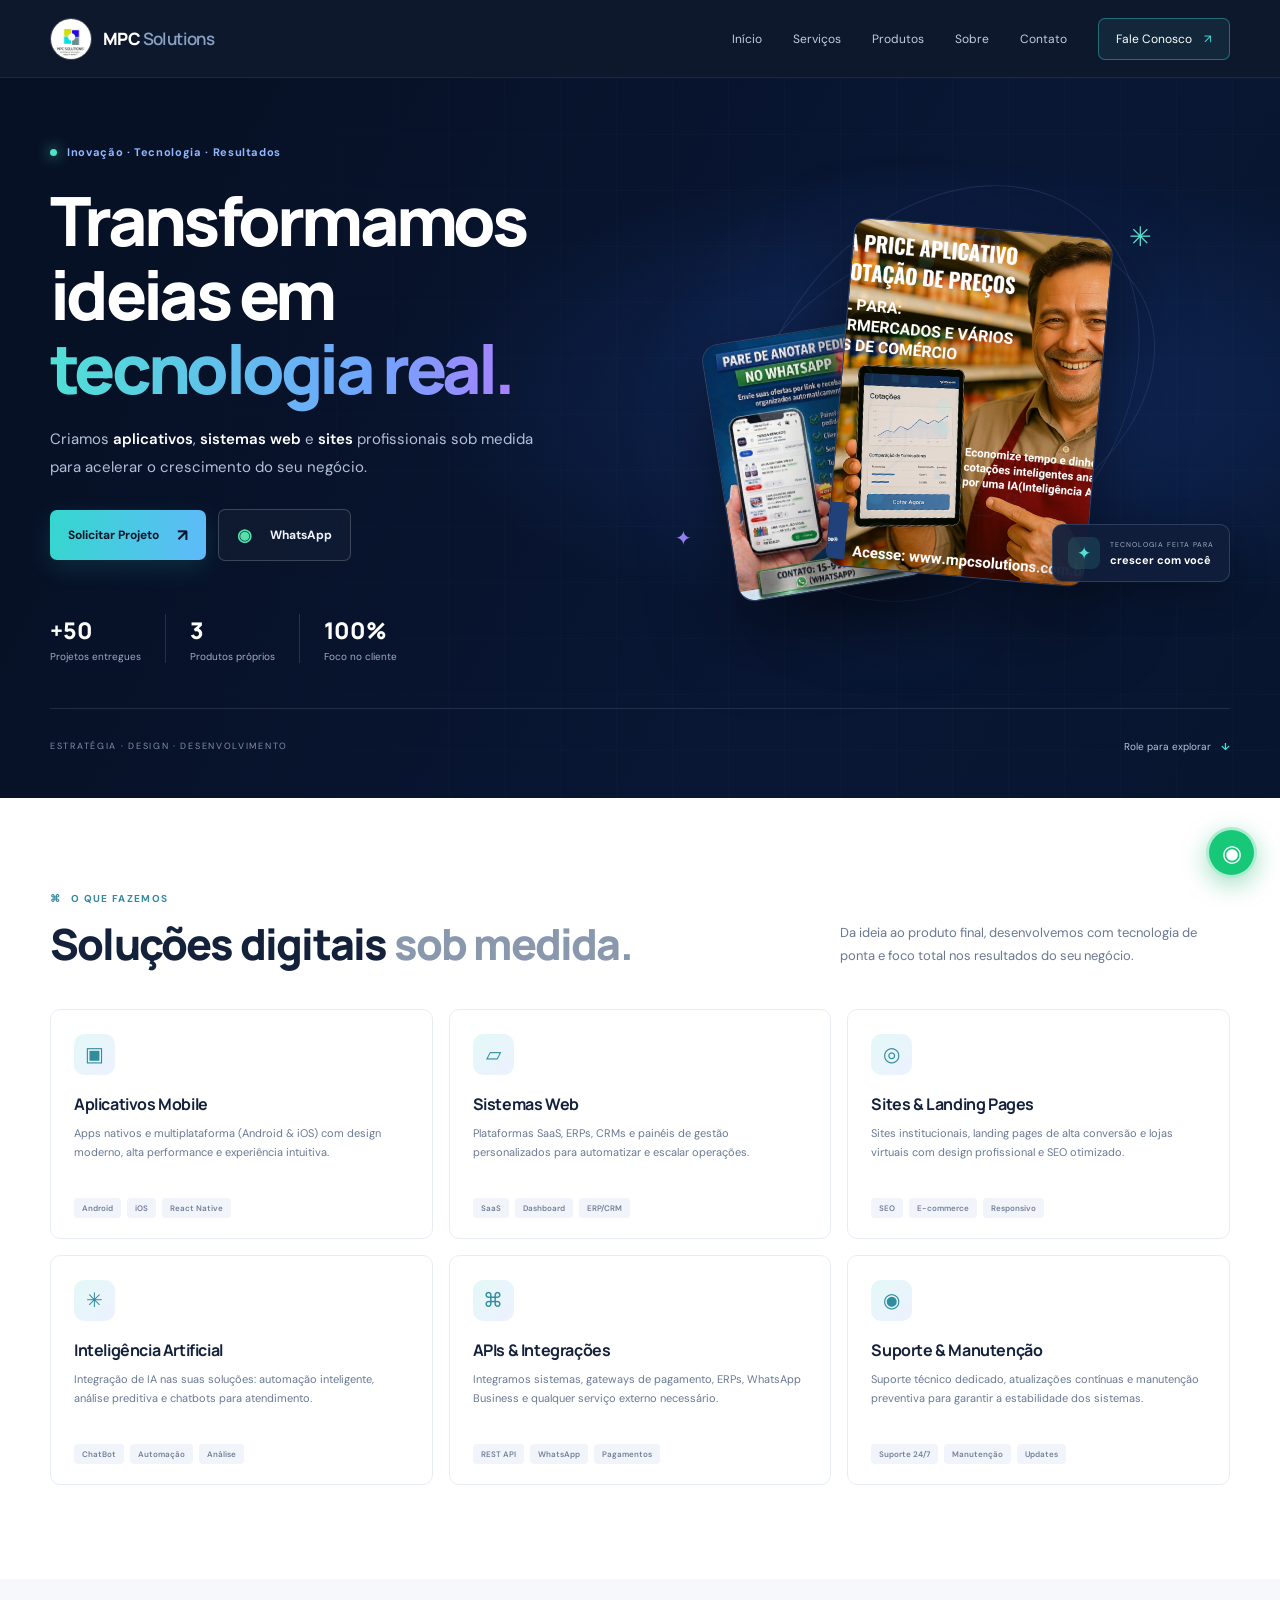
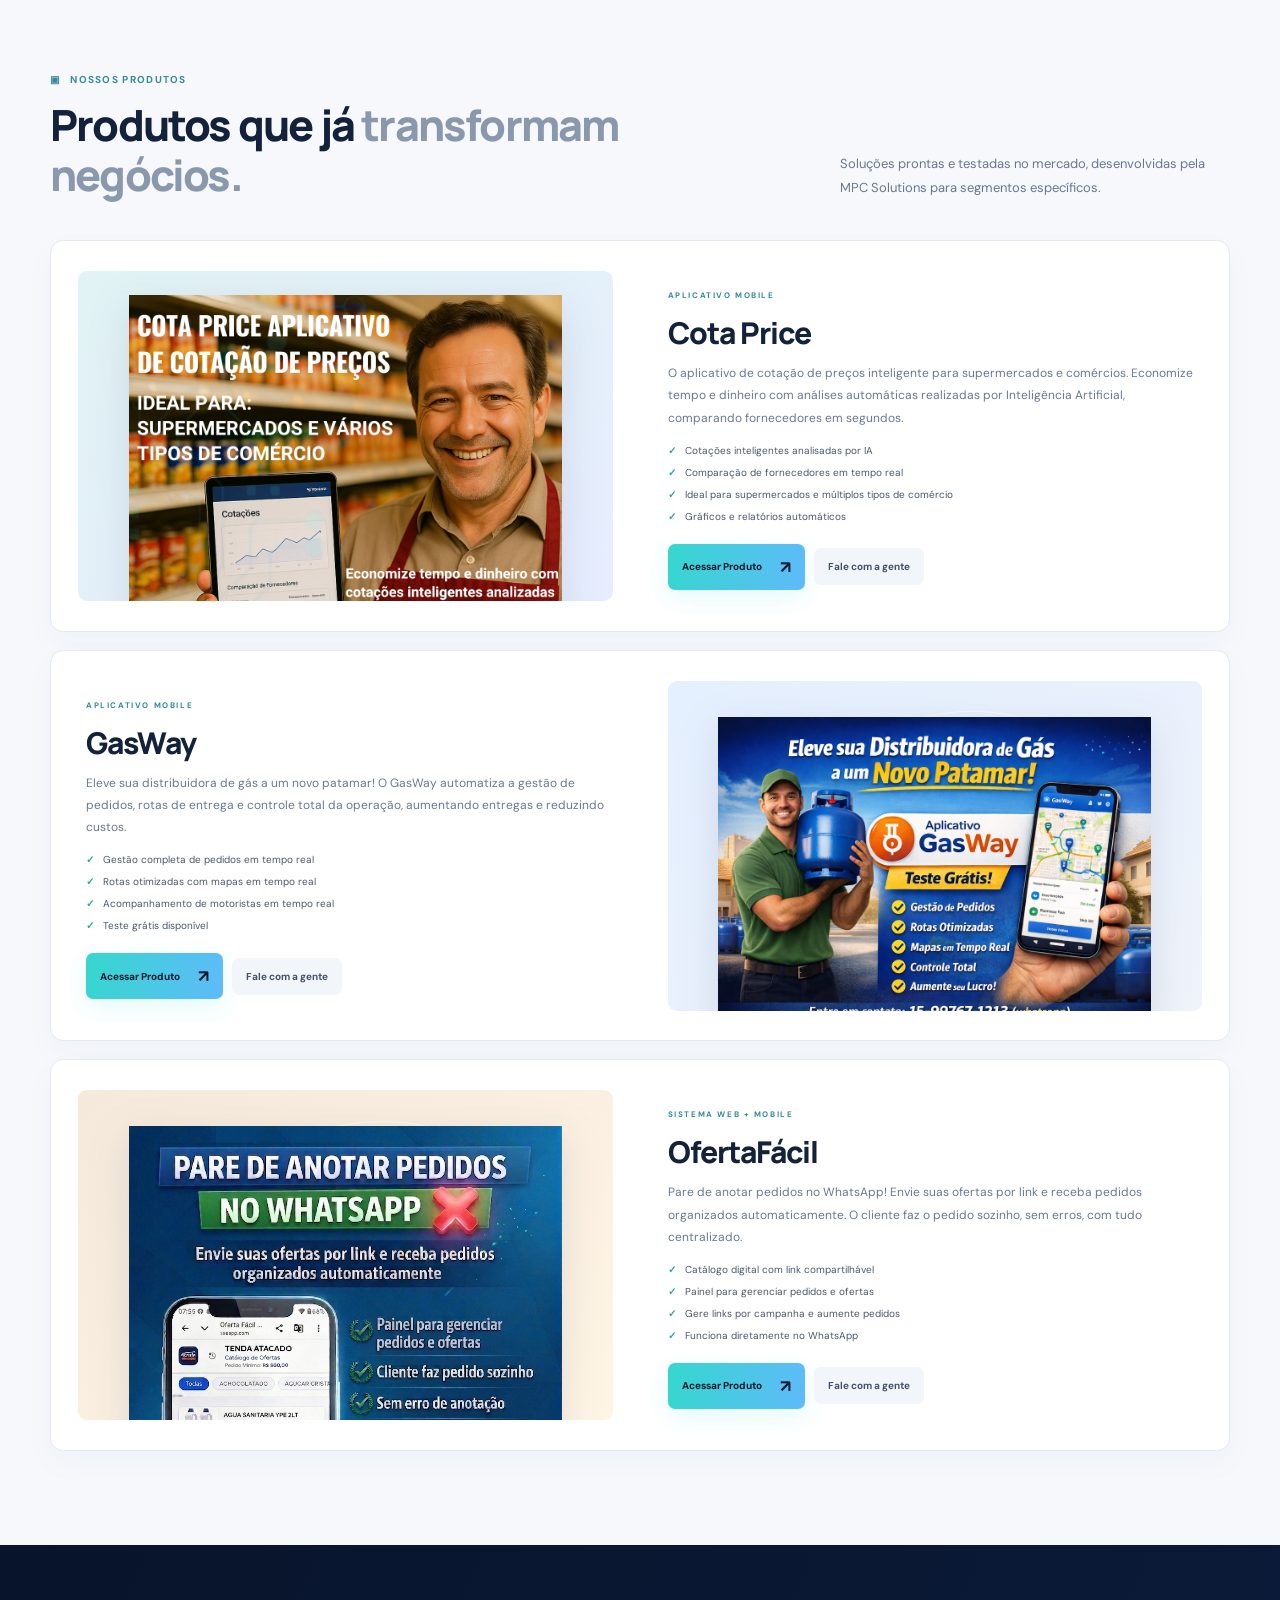
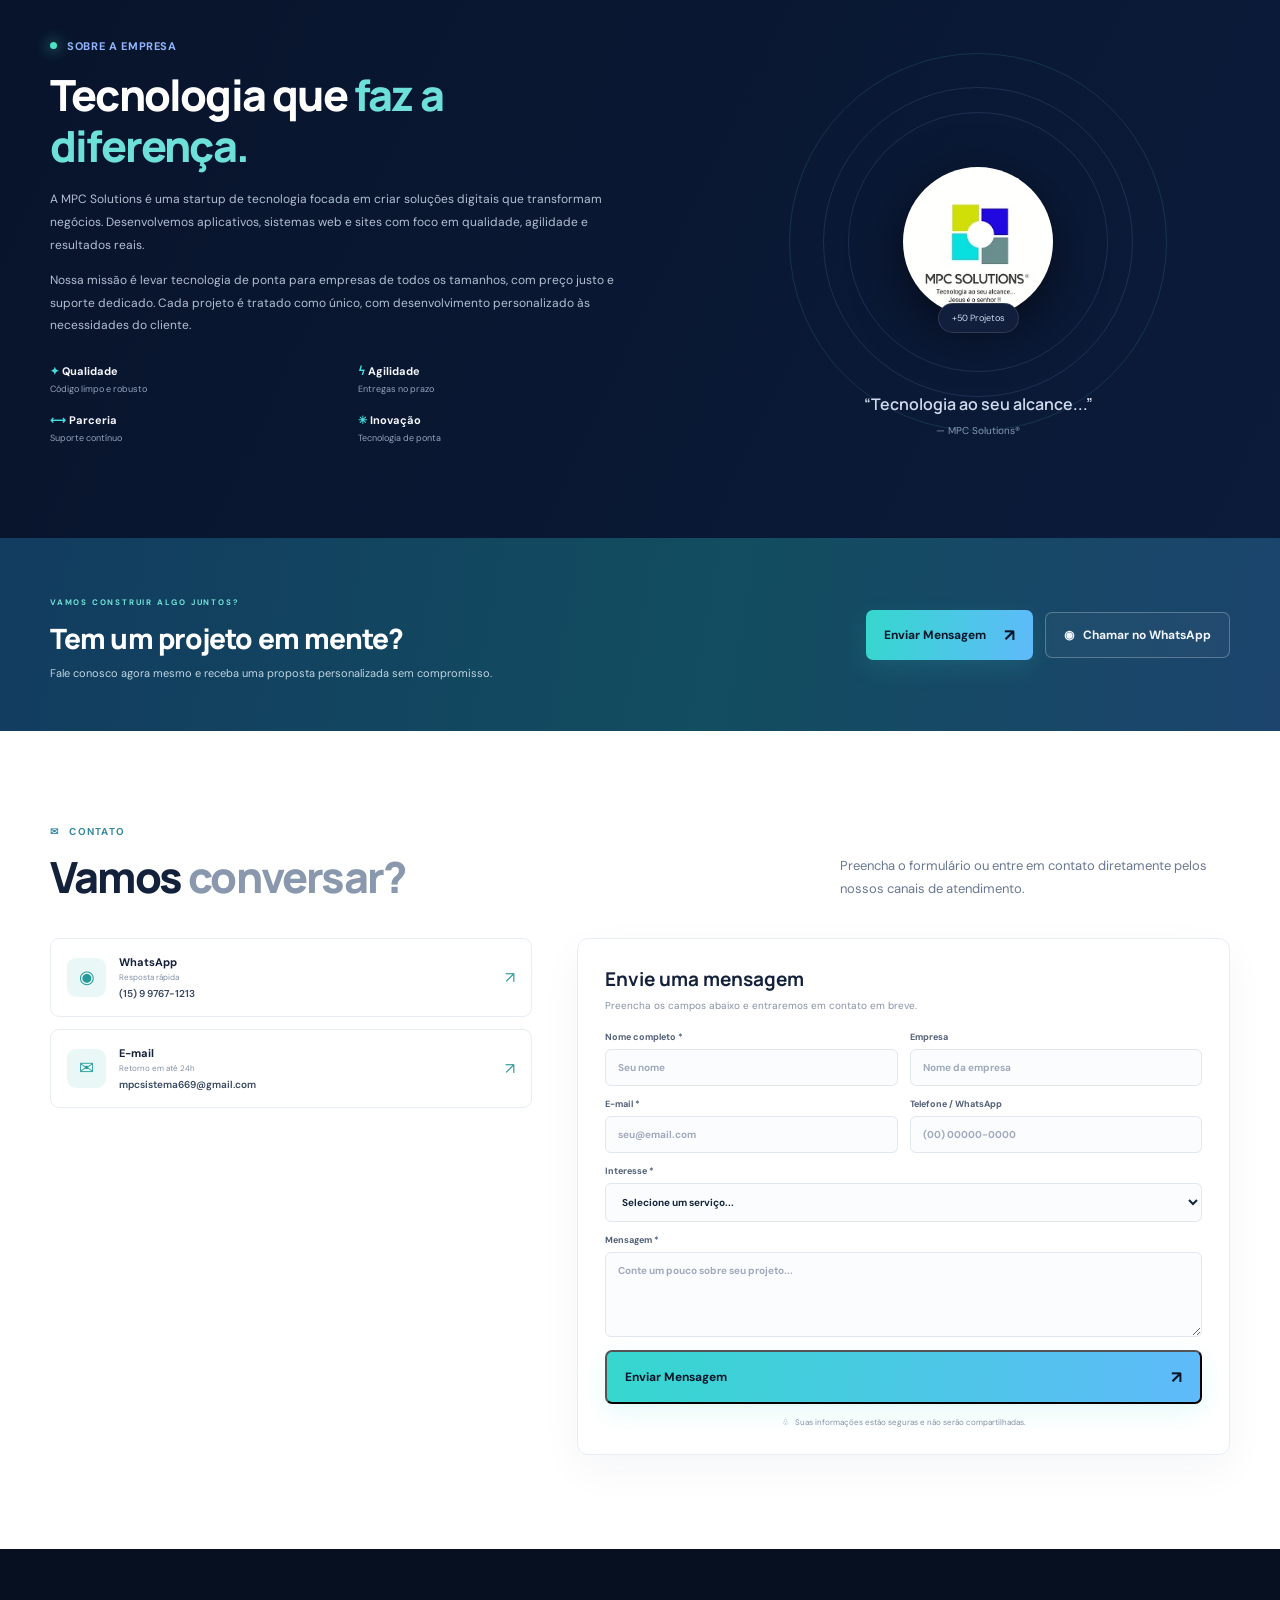
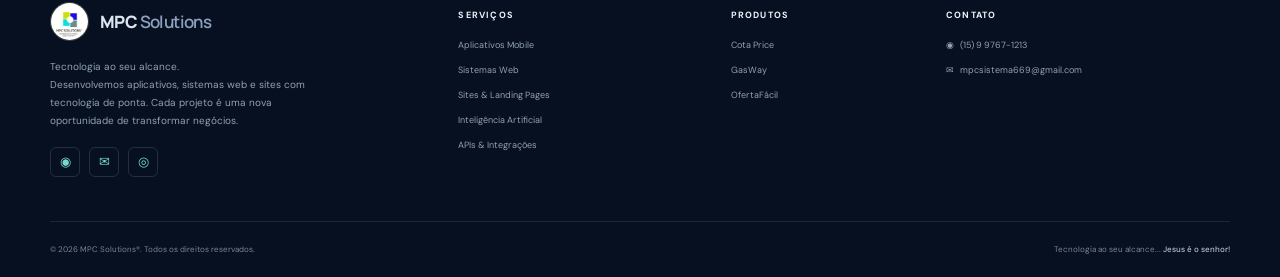
==== index.html @ c49105ad "Integra formulário com SendGrid" ====
<!doctype html>
<html lang="pt-BR">
<head>
  <meta charset="utf-8">
  <meta name="viewport" content="width=device-width, initial-scale=1">
  <meta name="theme-color" content="#071126">
  <meta name="description" content="A MPC Solutions transforma ideias em aplicativos, sistemas web e sites profissionais sob medida.">
  <title>MPC Solutions | Tecnologia ao seu alcance</title>
  <link rel="icon" href="assets/images/logo-mpc.jpg">
  <link rel="preconnect" href="https://fonts.googleapis.com">
  <link rel="preconnect" href="https://fonts.gstatic.com" crossorigin>
  <link href="https://fonts.googleapis.com/css2?family=DM+Sans:wght@400;500;600;700&family=Manrope:wght@400;500;600;700;800&display=swap" rel="stylesheet">
  <link rel="stylesheet" href="styles.css">
  <link rel="stylesheet" href="contact-integration.css">
</head>
<body>
  <header class="site-header">
    <div class="container nav-wrap">
      <a class="brand" href="#home" aria-label="MPC Solutions, início"><img src="assets/images/logo-mpc.jpg" alt=""><span>MPC <b>Solutions</b></span></a>
      <button class="menu-toggle" aria-label="Abrir menu" aria-expanded="false" aria-controls="main-nav"><span></span><span></span><span></span></button>
      <nav class="main-nav" id="main-nav" aria-label="Navegação principal"><a href="#home">Início</a><a href="#servicos">Serviços</a><a href="#produtos">Produtos</a><a href="#sobre">Sobre</a><a href="#contato">Contato</a><a class="nav-cta" href="#contato">Fale Conosco <span>↗</span></a></nav>
    </div>
  </header>
  <main>
    <section class="hero" id="home"><div class="hero-glow"></div><div class="hero-grid"></div>
      <div class="container hero-layout"><div class="hero-copy"><div class="eyebrow"><span class="status-dot"></span> Inovação · Tecnologia · Resultados</div>
        <h1>Transformamos ideias em <span>tecnologia real.</span></h1>
        <p class="hero-lead">Criamos <b>aplicativos</b>, <b>sistemas web</b> e <b>sites</b> profissionais sob medida para acelerar o crescimento do seu negócio.</p>
        <div class="hero-actions"><a class="button button-primary" href="#contato">Solicitar Projeto <span>↗</span></a><a class="button button-ghost" href="https://wa.me/5515997671213" target="_blank" rel="noreferrer"><span class="whatsapp">◉</span> WhatsApp</a></div>
        <div class="stats"><div><strong>+50</strong><span>Projetos entregues</span></div><div><strong>3</strong><span>Produtos próprios</span></div><div><strong>100%</strong><span>Foco no cliente</span></div></div>
      </div><div class="hero-art" aria-label="Aplicativos Cota Price e OfertaFácil"><div class="art-orbit orbit-one"></div><div class="art-orbit orbit-two"></div><div class="screen screen-main"><img src="assets/images/cotaprice.png" alt="Cota Price – Aplicativo de Cotação de Preços"></div><div class="screen screen-small"><img src="assets/images/ofertafacil.png" alt="OfertaFácil – Gestão de pedidos no WhatsApp"></div><div class="art-badge"><span>✦</span><div><small>TECNOLOGIA FEITA PARA</small><b>crescer com você</b></div></div><span class="art-spark spark-one">✳</span><span class="art-spark spark-two">✦</span></div></div>
      <div class="container hero-bottom"><span>ESTRATÉGIA <i>·</i> DESIGN <i>·</i> DESENVOLVIMENTO</span><a href="#servicos">Role para explorar <b>↓</b></a></div>
    </section>
    <section class="services section" id="servicos"><div class="container"><div class="section-heading"><div><div class="eyebrow dark-eyebrow">⌘ &nbsp; O QUE FAZEMOS</div><h2>Soluções digitais <span>sob medida.</span></h2></div><p>Da ideia ao produto final, desenvolvemos com tecnologia de ponta e foco total nos resultados do seu negócio.</p></div>
      <div class="service-grid"><article class="service-card"><div class="service-icon">▣</div><h3>Aplicativos Mobile</h3><p>Apps nativos e multiplataforma (Android &amp; iOS) com design moderno, alta performance e experiência intuitiva.</p><div class="tags"><span>Android</span><span>iOS</span><span>React Native</span></div></article><article class="service-card"><div class="service-icon">▱</div><h3>Sistemas Web</h3><p>Plataformas SaaS, ERPs, CRMs e painéis de gestão personalizados para automatizar e escalar operações.</p><div class="tags"><span>SaaS</span><span>Dashboard</span><span>ERP/CRM</span></div></article><article class="service-card"><div class="service-icon">◎</div><h3>Sites &amp; Landing Pages</h3><p>Sites institucionais, landing pages de alta conversão e lojas virtuais com design profissional e SEO otimizado.</p><div class="tags"><span>SEO</span><span>E-commerce</span><span>Responsivo</span></div></article><article class="service-card"><div class="service-icon">✳</div><h3>Inteligência Artificial</h3><p>Integração de IA nas suas soluções: automação inteligente, análise preditiva e chatbots para atendimento.</p><div class="tags"><span>ChatBot</span><span>Automação</span><span>Análise</span></div></article><article class="service-card"><div class="service-icon">⌘</div><h3>APIs &amp; Integrações</h3><p>Integramos sistemas, gateways de pagamento, ERPs, WhatsApp Business e qualquer serviço externo necessário.</p><div class="tags"><span>REST API</span><span>WhatsApp</span><span>Pagamentos</span></div></article><article class="service-card"><div class="service-icon">◉</div><h3>Suporte &amp; Manutenção</h3><p>Suporte técnico dedicado, atualizações contínuas e manutenção preventiva para garantir a estabilidade dos sistemas.</p><div class="tags"><span>Suporte 24/7</span><span>Manutenção</span><span>Updates</span></div></article></div>
    </div></section>
    <section class="products section" id="produtos"><div class="container"><div class="section-heading"><div><div class="eyebrow dark-eyebrow">▣ &nbsp; NOSSOS PRODUTOS</div><h2>Produtos que já <span>transformam negócios.</span></h2></div><p>Soluções prontas e testadas no mercado, desenvolvidas pela MPC Solutions para segmentos específicos.</p></div>
      <article class="product-card"><div class="product-visual visual-cota"><img src="assets/images/cotaprice.png" alt="Cota Price - Aplicativo de Cotação de Preços para Supermercados"></div><div class="product-copy"><span class="product-type">APLICATIVO MOBILE</span><h3>Cota Price</h3><p>O aplicativo de cotação de preços inteligente para supermercados e comércios. Economize tempo e dinheiro com análises automáticas realizadas por Inteligência Artificial, comparando fornecedores em segundos.</p><ul><li>Cotações inteligentes analisadas por IA</li><li>Comparação de fornecedores em tempo real</li><li>Ideal para supermercados e múltiplos tipos de comércio</li><li>Gráficos e relatórios automáticos</li></ul><div class="product-actions"><a class="button button-primary" href="produtos/cota-price.html">Acessar Produto <span>↗</span></a><a class="button button-light" href="https://wa.me/5515997671213?text=Ol%C3%A1!%20Tenho%20interesse%20no%20Cota%20Price." target="_blank" rel="noreferrer">Fale com a gente</a></div></div></article>
      <article class="product-card product-reverse"><div class="product-visual visual-gas"><img src="assets/images/gasway.png" alt="GasWay - Aplicativo para Distribuidoras de Gás"></div><div class="product-copy"><span class="product-type">APLICATIVO MOBILE</span><h3>GasWay</h3><p>Eleve sua distribuidora de gás a um novo patamar! O GasWay automatiza a gestão de pedidos, rotas de entrega e controle total da operação, aumentando entregas e reduzindo custos.</p><ul><li>Gestão completa de pedidos em tempo real</li><li>Rotas otimizadas com mapas em tempo real</li><li>Acompanhamento de motoristas em tempo real</li><li>Teste grátis disponível</li></ul><div class="product-actions"><a class="button button-primary" href="produtos/gasway.html">Acessar Produto <span>↗</span></a><a class="button button-light" href="https://wa.me/5515997671213?text=Ol%C3%A1!%20Tenho%20interesse%20no%20GasWay." target="_blank" rel="noreferrer">Fale com a gente</a></div></div></article>
      <article class="product-card"><div class="product-visual visual-oferta"><img src="assets/images/ofertafacil.png" alt="OfertaFácil - Gestão de Pedidos via WhatsApp"></div><div class="product-copy"><span class="product-type">SISTEMA WEB + MOBILE</span><h3>OfertaFácil</h3><p>Pare de anotar pedidos no WhatsApp! Envie suas ofertas por link e receba pedidos organizados automaticamente. O cliente faz o pedido sozinho, sem erros, com tudo centralizado.</p><ul><li>Catálogo digital com link compartilhável</li><li>Painel para gerenciar pedidos e ofertas</li><li>Gere links por campanha e aumente pedidos</li><li>Funciona diretamente no WhatsApp</li></ul><div class="product-actions"><a class="button button-primary" href="produtos/oferta-facil.html">Acessar Produto <span>↗</span></a><a class="button button-light" href="https://wa.me/5515997671213?text=Quero%20saber%20mais%20sobre%20o%20OfertaF%C3%A1cil." target="_blank" rel="noreferrer">Fale com a gente</a></div></div></article>
    </div></section>
    <section class="about section" id="sobre"><div class="container about-layout"><div class="about-copy"><div class="eyebrow"><span class="status-dot"></span> SOBRE A EMPRESA</div><h2>Tecnologia que <span>faz a diferença.</span></h2><p>A MPC Solutions é uma startup de tecnologia focada em criar soluções digitais que transformam negócios. Desenvolvemos aplicativos, sistemas web e sites com foco em qualidade, agilidade e resultados reais.</p><p>Nossa missão é levar tecnologia de ponta para empresas de todos os tamanhos, com preço justo e suporte dedicado. Cada projeto é tratado como único, com desenvolvimento personalizado às necessidades do cliente.</p><div class="values-grid"><div><b>✦ Qualidade</b><span>Código limpo e robusto</span></div><div><b>ϟ Agilidade</b><span>Entregas no prazo</span></div><div><b>⟷ Parceria</b><span>Suporte contínuo</span></div><div><b>✳ Inovação</b><span>Tecnologia de ponta</span></div></div></div><div class="about-visual"><div class="about-ring"></div><div class="about-logo"><img src="assets/images/logo-mpc.jpg" alt="MPC Solutions – Logotipo"><span>+50 Projetos</span></div><blockquote>“Tecnologia ao seu alcance...”<cite>— MPC Solutions®</cite></blockquote></div></div></section>
    <section class="project-cta"><div class="container cta-layout"><div><span>VAMOS CONSTRUIR ALGO JUNTOS?</span><h2>Tem um projeto em mente?</h2><p>Fale conosco agora mesmo e receba uma proposta personalizada sem compromisso.</p></div><div class="cta-actions"><a class="button button-primary" href="#contato">Enviar Mensagem <span>↗</span></a><a class="button button-ghost" href="https://wa.me/5515997671213?text=Ol%C3%A1!%20Gostaria%20de%20solicitar%20um%20or%C3%A7amento." target="_blank" rel="noreferrer">◉ &nbsp; Chamar no WhatsApp</a></div></div></section>
    <section class="contact section" id="contato"><div class="container"><div class="section-heading"><div><div class="eyebrow dark-eyebrow">✉ &nbsp; CONTATO</div><h2>Vamos <span>conversar?</span></h2></div><p>Preencha o formulário ou entre em contato diretamente pelos nossos canais de atendimento.</p></div><div class="contact-layout"><div class="contact-details"><a href="https://wa.me/5515997671213" target="_blank" rel="noreferrer"><span class="contact-icon">◉</span><span><b>WhatsApp</b><small>Resposta rápida</small><strong>(15) 9 9767-1213</strong></span><i>↗</i></a><a href="mailto:mpcsistema669@gmail.com"><span class="contact-icon">✉</span><span><b>E-mail</b><small>Retorno em até 24h</small><strong>mpcsistema669@gmail.com</strong></span><i>↗</i></a></div>
      <form class="contact-form" id="contact-form" action="#" method="POST"><h3>Envie uma mensagem</h3><p>Preencha os campos abaixo e entraremos em contato em breve.</p><div class="contact-honeypot" aria-hidden="true"><label for="website">Deixe este campo vazio<input id="website" name="website" type="text" tabindex="-1" autocomplete="off"></label></div><div class="field-row"><label>Nome completo *<input type="text" name="nome" placeholder="Seu nome" required autocomplete="name" maxlength="120"></label><label>Empresa<input type="text" name="empresa" placeholder="Nome da empresa" autocomplete="organization" maxlength="160"></label></div><div class="field-row"><label>E-mail *<input type="email" name="email" placeholder="seu@email.com" required autocomplete="email" maxlength="254"></label><label>Telefone / WhatsApp<input type="tel" name="telefone" placeholder="(00) 00000-0000" autocomplete="tel" maxlength="40"></label></div><label>Interesse *<select name="servico" required><option value="" disabled selected>Selecione um serviço...</option><option>Aplicativo Mobile</option><option>Sistema Web / Painel</option><option>Site / Landing Page</option><option>Produto: Cota Price</option><option>Produto: GasWay</option><option>Produto: OfertaFácil</option><option>Outro</option></select></label><label>Mensagem *<textarea name="mensagem" rows="4" placeholder="Conte um pouco sobre seu projeto..." required maxlength="5000"></textarea></label><p class="form-status" id="form-status" role="status" aria-live="polite"></p><button class="button button-primary submit-button" type="submit">Enviar Mensagem <span>↗</span></button><small class="form-note">♧ &nbsp; Suas informações estão seguras e não serão compartilhadas.</small></form></div></div></section>
  </main>
  <footer class="site-footer"><div class="container footer-grid"><div class="footer-about"><a class="brand footer-brand" href="#home"><img src="assets/images/logo-mpc.jpg" alt=""><span>MPC <b>Solutions</b></span></a><p>Tecnologia ao seu alcance.<br>Desenvolvemos aplicativos, sistemas web e sites com tecnologia de ponta. Cada projeto é uma nova oportunidade de transformar negócios.</p><div class="social-links"><a aria-label="WhatsApp" href="https://wa.me/5515997671213">◉</a><a aria-label="E-mail" href="mailto:mpcsistema669@gmail.com">✉</a><a aria-label="Site" href="https://mpcsolutions.com.br/">◎</a></div></div><div><h3>SERVIÇOS</h3><a href="#servicos">Aplicativos Mobile</a><a href="#servicos">Sistemas Web</a><a href="#servicos">Sites &amp; Landing Pages</a><a href="#servicos">Inteligência Artificial</a><a href="#servicos">APIs &amp; Integrações</a></div><div><h3>PRODUTOS</h3><a href="#produtos">Cota Price</a><a href="#produtos">GasWay</a><a href="#produtos">OfertaFácil</a></div><div><h3>CONTATO</h3><a href="https://wa.me/5515997671213">◉ &nbsp; (15) 9 9767-1213</a><a href="mailto:mpcsistema669@gmail.com">✉ &nbsp; mpcsistema669@gmail.com</a></div></div><div class="container footer-bottom"><span>© <span id="year"></span> MPC Solutions®. Todos os direitos reservados.</span><span>Tecnologia ao seu alcance... <b>Jesus é o senhor!</b></span></div></footer>
  <a class="floating-whatsapp" href="https://wa.me/5515997671213?text=Ol%C3%A1!%20Vim%20pelo%20site%20e%20gostaria%20de%20mais%20informa%C3%A7%C3%B5es." target="_blank" rel="noreferrer" aria-label="Falar no WhatsApp">◉</a>
  <script src="contact-config.js"></script>
  <script src="script.js"></script>
</body>
</html>
---- styles.css ----
:root{--navy:#071126;--navy2:#0c1a37;--ink:#13213b;--muted:#697892;--cyan:#43dddb;--blue:#438dff;--purple:#8a63ff;--paper:#f6f8fc;--line:#e8edf5;--font:'DM Sans',sans-serif;--display:'Manrope',sans-serif}*{box-sizing:border-box}html{scroll-behavior:smooth;scroll-padding-top:86px}body{margin:0;font-family:var(--font);color:var(--ink);background:white;-webkit-font-smoothing:antialiased}a{color:inherit;text-decoration:none}button,input,select,textarea{font:inherit}.container{width:min(1180px,calc(100% - 48px));margin:0 auto}.site-header{height:78px;position:sticky;top:0;z-index:20;background:rgba(7,17,38,.97);backdrop-filter:blur(15px);border-bottom:1px solid #ffffff12;color:white}.nav-wrap{height:100%;display:flex;align-items:center;justify-content:space-between}.brand{display:flex;align-items:center;gap:11px;font:800 17px var(--display);letter-spacing:-.6px}.brand img{width:42px;height:42px;object-fit:cover;border-radius:50%;border:1px solid #ffffff36}.brand b{font-weight:600;color:#88a1c5}.main-nav{display:flex;align-items:center;gap:31px;font-size:12px;color:#c2cce0}.main-nav>a:not(.nav-cta):hover{color:var(--cyan)}.nav-cta{padding:12px 17px;border:1px solid #43dddb61;border-radius:7px;color:white;background:#43dddb13}.nav-cta span{color:var(--cyan);margin-left:9px}.menu-toggle{display:none}.hero{min-height:720px;position:relative;overflow:hidden;background:radial-gradient(ellipse at 76% 44%,#10285b 0,transparent 41%),linear-gradient(115deg,#071126 15%,#091735 66%,#07152e);color:white}.hero-grid{position:absolute;inset:0;opacity:.32;background-image:linear-gradient(#7994c015 1px,transparent 1px),linear-gradient(90deg,#7994c015 1px,transparent 1px);background-size:56px 56px;mask-image:linear-gradient(90deg,transparent,#000 50%)}.hero-glow{position:absolute;width:560px;height:560px;right:8%;top:10%;border-radius:50%;background:radial-gradient(circle,#3f70eb26,transparent 68%)}.hero-layout{min-height:630px;display:grid;grid-template-columns:1fr 1fr;align-items:center;position:relative;z-index:1;gap:38px}.hero-copy{padding:62px 0 40px}.eyebrow{font-size:11px;letter-spacing:.65px;font-weight:700;color:#92b7ff;display:flex;align-items:center;gap:10px}.status-dot{width:7px;height:7px;border-radius:50%;background:#4ce4c7;box-shadow:0 0 14px #4ce4c7}.hero h1{font:800 clamp(44px,5.4vw,68px)/1.09 var(--display);letter-spacing:-3.7px;margin:24px 0 21px;max-width:630px}.hero h1 span{background:linear-gradient(90deg,#50e0d5,#70a4ff 70%,#a982ff);color:transparent;background-clip:text}.hero-lead{max-width:510px;font-size:15px;line-height:1.85;color:#b3c0d8}.hero-lead b{color:#fff;font-weight:600}.hero-actions,.product-actions,.cta-actions{display:flex;align-items:center;gap:12px;flex-wrap:wrap}.hero-actions{margin-top:27px}.button{display:inline-flex;align-items:center;justify-content:center;gap:18px;padding:14px 18px;border-radius:7px;font-size:12px;font-weight:700;transition:transform .2s,background .2s;cursor:pointer}.button:hover{transform:translateY(-2px)}.button-primary{background:linear-gradient(100deg,#35d7ce,#5fbafa);color:#07162a;box-shadow:0 8px 24px #38d7cf22}.button-primary:hover{background:linear-gradient(100deg,#5ae9dc,#78c4ff)}.button-primary span{font-size:17px}.button-ghost{border:1px solid #ffffff30;color:#f1f5ff;background:#ffffff08}.whatsapp{color:#55e0ab;font-size:17px}.stats{display:flex;gap:0;margin-top:53px}.stats>div{padding:0 24px;border-left:1px solid #ffffff21;display:flex;flex-direction:column;gap:4px}.stats>div:first-child{padding-left:0;border:0}.stats strong{font:800 23px var(--display);color:#fff}.stats span{font-size:10px;color:#9eacc6}.hero-art{height:490px;position:relative;display:grid;place-items:center}.art-orbit{position:absolute;border:1px solid #8aa9ff26;border-radius:50%}.orbit-one{width:440px;height:300px;transform:rotate(-24deg)}.orbit-two{width:345px;height:455px;transform:rotate(38deg)}.screen{position:absolute;overflow:hidden;background:#121c3a;border:1px solid #a9bff53e;box-shadow:0 30px 80px #0009;border-radius:17px}.screen img{display:block;width:100%;height:100%;object-fit:cover;object-position:top}.screen-main{width:260px;height:350px;transform:rotate(5deg) translate(25px,7px);z-index:2}.screen-small{width:190px;height:260px;transform:rotate(-9deg) translate(-140px,46px);z-index:1}.art-badge{position:absolute;right:0;bottom:56px;z-index:4;display:flex;align-items:center;gap:10px;padding:12px 15px;border:1px solid #a5c3ff30;background:#101e3beF;border-radius:10px;box-shadow:0 14px 38px #0005}.art-badge>span{height:32px;width:32px;display:grid;place-items:center;border-radius:8px;background:#45e1d321;color:#50e0d5;font-size:17px}.art-badge small,.art-badge b{display:block}.art-badge small{font-size:7px;letter-spacing:1px;color:#a0aec8;margin-bottom:4px}.art-badge b{font-size:11px;color:white}.art-spark{position:absolute;color:#59e1d1}.spark-one{top:71px;right:78px;font-size:27px}.spark-two{left:16px;bottom:87px;font-size:20px;color:#9f89ff}.hero-bottom{height:75px;border-top:1px solid #ffffff1b;display:flex;align-items:center;justify-content:space-between;position:relative;z-index:1;color:#8190ac;font-size:9px;letter-spacing:1.7px}.hero-bottom i{font-style:normal;color:#4eddd3}.hero-bottom a{font-size:10px;letter-spacing:0;color:#b9c4d8}.hero-bottom b{color:var(--cyan);padding-left:7px}.section{padding:94px 0}.section-heading{display:flex;justify-content:space-between;align-items:end;gap:35px;margin-bottom:39px}.dark-eyebrow{color:#37899f;font-size:10px;letter-spacing:1.3px}.section-heading h2,.about-copy h2{font:800 clamp(30px,3.5vw,43px)/1.18 var(--display);letter-spacing:-1.8px;margin:14px 0 0;color:var(--ink)}.section-heading h2 span{color:#8a98ae}.section-heading>p{max-width:390px;color:var(--muted);font-size:13px;line-height:1.8;margin:0 0 2px}.services{background:#fff}.service-grid{display:grid;grid-template-columns:repeat(3,1fr);gap:16px}.service-card{padding:24px 23px 20px;border:1px solid var(--line);border-radius:10px;min-height:222px;transition:transform .2s,border-color .2s,box-shadow .2s}.service-card:hover{transform:translateY(-4px);border-color:#c9d8f4;box-shadow:0 15px 38px #1c35600b}.service-icon{width:41px;height:41px;border-radius:10px;background:linear-gradient(135deg,#e3f9f7,#edf1ff);color:#308d9e;display:grid;place-items:center;font-size:20px;margin-bottom:18px}.service-card h3{font:700 16px var(--display);margin:0 0 9px;letter-spacing:-.4px}.service-card p{font-size:11px;line-height:1.75;color:var(--muted);margin:0;min-height:58px}.tags{display:flex;gap:6px;flex-wrap:wrap;margin-top:16px}.tags span{padding:5px 8px;background:#f1f4fa;color:#748198;border-radius:4px;font-size:8px;font-weight:600}.products{background:var(--paper)}.product-card{display:grid;grid-template-columns:1fr 1fr;align-items:center;gap:55px;padding:27px;margin-bottom:18px;border:1px solid #e5eaf2;border-radius:13px;background:#fff;box-shadow:0 12px 32px #23365408}.product-card:last-child{margin-bottom:0}.product-reverse .product-visual{order:2}.product-visual{height:330px;overflow:hidden;display:grid;place-items:center;border-radius:9px;background:linear-gradient(145deg,#e4efff,#edf7f7);position:relative}.product-visual:before{content:"";position:absolute;inset:12% 18%;border:1px solid #fff9;border-radius:50%;transform:rotate(-25deg)}.product-visual img{position:relative;max-width:90%;max-height:90%;width:auto;height:auto;object-fit:contain;filter:drop-shadow(0 12px 20px #20375420)}.visual-cota{background:linear-gradient(145deg,#e1f3f4,#e7edff)}.visual-gas{background:linear-gradient(145deg,#e4efff,#eff3fa)}.visual-oferta{background:linear-gradient(145deg,#f5e9db,#fff5e5)}.product-copy{padding:14px 8px 14px 0}.product-reverse .product-copy{padding:14px 0 14px 8px}.product-type{font-size:8px;letter-spacing:1.6px;font-weight:700;color:#328b9b}.product-copy h3{font:800 30px var(--display);letter-spacing:-1px;margin:9px 0}.product-copy>p{font-size:12px;line-height:1.85;color:var(--muted);margin:0 0 15px}.product-copy ul{list-style:none;margin:0 0 21px;padding:0;display:grid;gap:9px}.product-copy li{font-size:10px;color:#4a5870;display:flex;align-items:flex-start;gap:9px}.product-copy li:before{content:"✓";color:#20ab98;font-weight:800}.product-actions{gap:9px}.product-actions .button{padding:12px 14px;font-size:10px}.button-light{background:#f2f5f9;color:#43526b}.about{background:linear-gradient(115deg,#08142b,#0b1b3a);color:#fff;overflow:hidden}.about-layout{display:grid;grid-template-columns:1.08fr .92fr;align-items:center;gap:85px}.about-copy h2{color:#fff;margin:17px 0}.about-copy h2 span{color:#6de0da}.about-copy>p{font-size:12px;line-height:1.9;color:#b4bfd2}.values-grid{display:grid;grid-template-columns:1fr 1fr;gap:18px 25px;margin-top:27px}.values-grid div{display:flex;flex-direction:column;gap:5px}.values-grid b{font-size:11px;color:#f5f7fd}.values-grid b:first-letter{color:var(--cyan)}.values-grid span{font-size:9px;color:#94a3bc}.about-visual{height:390px;position:relative;display:grid;place-items:center}.about-ring,.about-ring:before,.about-ring:after{position:absolute;border:1px solid #a3baff24;border-radius:50%;width:310px;height:310px}.about-ring:before,.about-ring:after{content:"";inset:24px;width:auto;height:auto}.about-ring:after{inset:-35px;border-color:#54ddd624}.about-logo{position:relative;display:grid;place-items:center}.about-logo img{width:150px;height:150px;border-radius:50%;object-fit:cover;box-shadow:0 14px 50px #0008}.about-logo span{position:absolute;bottom:-16px;padding:8px 13px;border-radius:20px;background:#111f3d;border:1px solid #ffffff20;color:#cdd9ee;font-size:9px}.about-visual blockquote{position:absolute;bottom:0;margin:0;text-align:center;color:#d2dbed;font:600 16px var(--display)}.about-visual cite{display:block;margin-top:9px;font:10px var(--font);color:#8797b3}.project-cta{padding:51px 0;background:linear-gradient(100deg,#123c60,#124d60 56%,#1c446d);color:white}.cta-layout{display:flex;align-items:center;justify-content:space-between;gap:32px}.cta-layout>div:first-child>span{font-size:8px;letter-spacing:1.8px;font-weight:700;color:#72e3d6}.cta-layout h2{font:800 28px var(--display);letter-spacing:-.9px;margin:9px 0}.cta-layout p{font-size:11px;color:#c1d5e1;margin:0}.cta-actions{justify-content:flex-end}.cta-actions .button-ghost{border-color:#ffffff42}.contact{background:#fff}.contact .section-heading{margin-bottom:35px}.contact-layout{display:grid;grid-template-columns:.85fr 1.15fr;gap:45px;align-items:start}.contact-details{display:grid;gap:12px}.contact-details>a{display:flex;align-items:center;gap:13px;padding:16px;border:1px solid var(--line);border-radius:9px;transition:border .2s,transform .2s}.contact-details>a:hover{border-color:#9bdeda;transform:translateX(3px)}.contact-icon{width:39px;height:39px;display:grid;place-items:center;border-radius:9px;background:#e9f8f7;color:#279b99;font-size:18px}.contact-details>a>span:nth-child(2){display:flex;flex-direction:column;gap:3px}.contact-details b{font-size:11px}.contact-details small{font-size:8px;color:#8390a5}.contact-details strong{font-size:10px;color:#36465f;font-weight:600;margin-top:2px}.contact-details i{margin-left:auto;color:#379d9d;font-style:normal}.contact-form{padding:27px;border:1px solid var(--line);border-radius:11px;box-shadow:0 15px 42px #1f38540b}.contact-form h3{font:700 19px var(--display);margin:0 0 7px}.contact-form>p{font-size:10px;color:#8792a5;margin:0 0 19px}.contact-form label{display:block;font-size:9px;font-weight:700;color:#526078;margin-bottom:12px}.field-row{display:grid;grid-template-columns:1fr 1fr;gap:12px}.contact-form input,.contact-form select,.contact-form textarea{display:block;width:100%;margin-top:6px;padding:11px 12px;border:1px solid #e1e7ef;border-radius:6px;background:#fbfcfe;color:#13253a;font-size:10px;outline:none}.contact-form input:focus,.contact-form select:focus,.contact-form textarea:focus{border-color:#53c9c2;box-shadow:0 0 0 3px #55c8c419}.contact-form input::placeholder,.contact-form textarea::placeholder{color:#a0aabb}.contact-form textarea{resize:vertical;min-height:85px}.submit-button{width:100%;justify-content:space-between;margin-top:1px}.form-note{display:block;margin-top:13px;text-align:center;color:#8492a5;font-size:8px}.site-footer{background:#061020;color:#dbe5f1}.footer-grid{padding:53px 0 44px;display:grid;grid-template-columns:1.6fr 1fr .75fr 1.25fr;gap:45px}.footer-brand img{width:39px;height:39px}.footer-brand b{color:#8da0bd}.footer-about p{max-width:275px;color:#92a0b5;font-size:10px;line-height:1.8;margin:17px 0}.social-links{display:flex;gap:9px}.social-links a{height:30px;width:30px;display:grid;place-items:center;border:1px solid #ffffff20;border-radius:6px;color:#76d9d2;font-size:13px}.footer-grid>div:not(:first-child){display:flex;flex-direction:column;gap:13px}.footer-grid h3{font-size:9px;letter-spacing:1.2px;margin:7px 0 5px;color:#eef3fb}.footer-grid>div>a:not(.brand){font-size:9px;color:#92a0b5}.footer-grid>div>a:hover{color:var(--cyan)}.footer-bottom{height:56px;border-top:1px solid #ffffff17;display:flex;justify-content:space-between;align-items:center;color:#77869b;font-size:8px}.footer-bottom b{color:#b6c4d8;font-weight:500}.floating-whatsapp{position:fixed;right:23px;bottom:22px;z-index:18;width:51px;height:51px;display:grid;place-items:center;border-radius:50%;background:#16c878;color:white;font-size:23px;box-shadow:0 7px 24px #0ca9635c;border:3px solid #ffffffa8;transition:transform .2s}.floating-whatsapp:hover{transform:scale(1.08)}@media(max-width:950px){.main-nav{gap:18px}.hero-layout{gap:10px}.hero-art{transform:scale(.9)}.product-card{gap:30px}.about-layout{gap:45px}.footer-grid{gap:25px}}@media(max-width:720px){html{scroll-padding-top:70px}.container{width:min(100% - 36px,540px)}.site-header{height:68px}.brand img{height:37px;width:37px}.menu-toggle{display:flex;flex-direction:column;gap:5px;padding:9px;border:0;background:transparent}.menu-toggle span{height:2px;width:21px;background:#e6efff;border-radius:2px}.main-nav{display:none;position:absolute;top:67px;left:0;right:0;padding:19px 22px 22px;background:#09162e;border-bottom:1px solid #ffffff18;align-items:stretch;gap:18px;flex-direction:column}.main-nav.open{display:flex}.nav-cta{text-align:center}.hero{min-height:unset}.hero-layout{display:flex;flex-direction:column;align-items:stretch;gap:0;padding-top:55px}.hero-copy{padding:0}.eyebrow{font-size:9px}.hero h1{font-size:45px;letter-spacing:-2.7px;margin:20px 0 17px}.hero-lead{font-size:13px;line-height:1.8}.hero-actions{gap:9px}.button{padding:13px 14px;font-size:10px}.stats{margin-top:35px;justify-content:space-between}.stats>div{padding:0 13px}.stats strong{font-size:19px}.stats span{font-size:8px}.hero-art{height:370px;transform:scale(.82);transform-origin:center top;margin:25px -37px -33px}.screen-main{width:220px;height:295px}.screen-small{width:156px;height:220px;transform:rotate(-9deg) translate(-118px,40px)}.art-orbit.orbit-one{width:370px;height:250px}.art-orbit.orbit-two{height:385px;width:290px}.art-badge{right:8px;bottom:30px}.hero-bottom{height:63px;font-size:7px;letter-spacing:1px}.hero-bottom a{font-size:9px}.section{padding:70px 0}.section-heading{display:block;margin-bottom:28px}.section-heading h2,.about-copy h2{font-size:32px;letter-spacing:-1.4px}.section-heading>p{margin-top:13px;font-size:11px}.service-grid{grid-template-columns:1fr;gap:11px}.service-card{min-height:unset;padding:19px}.service-icon{width:36px;height:36px;margin-bottom:13px}.service-card p{min-height:unset}.tags{margin-top:13px}.product-card{grid-template-columns:1fr;gap:20px;padding:15px;margin-bottom:13px}.product-reverse .product-visual{order:0}.product-copy,.product-reverse .product-copy{padding:2px 3px 5px}.product-visual{height:250px}.product-copy h3{font-size:26px}.product-copy>p{font-size:11px}.product-copy li{font-size:9px}.about-layout{grid-template-columns:1fr;gap:15px}.about-visual{height:330px;order:2}.about-logo img{width:125px;height:125px}.about-ring,.about-ring:before,.about-ring:after{width:250px;height:250px}.about-visual blockquote{font-size:14px;bottom:-2px}.values-grid{gap:15px}.project-cta{padding:37px 0}.cta-layout{align-items:flex-start;flex-direction:column;gap:20px}.cta-layout h2{font-size:25px}.cta-layout p{font-size:10px;line-height:1.6}.cta-actions{justify-content:flex-start}.contact-layout{grid-template-columns:1fr;gap:22px}.contact-details>a{padding:13px}.contact-form{padding:20px 16px}.field-row{grid-template-columns:1fr;gap:0}.footer-grid{grid-template-columns:1fr 1fr;gap:28px 18px;padding:38px 0 30px}.footer-about{grid-column:1/-1}.footer-about p{max-width:350px}.footer-bottom{height:auto;min-height:60px;gap:7px;align-items:flex-start;justify-content:center;flex-direction:column;font-size:8px}.floating-whatsapp{width:47px;height:47px;right:15px;bottom:15px}}@media(prefers-reduced-motion:reduce){html{scroll-behavior:auto}*,*:before,*:after{transition:none!important}}
---- contact-integration.css ----
.contact-honeypot{position:absolute!important;left:-10000px!important;width:1px!important;height:1px!important;overflow:hidden!important}.form-status{display:none;margin:0 0 12px;font-size:10px;line-height:1.5}.form-status:not(:empty){display:block}.form-status.error{color:#b42318}.form-status.success{color:#16845d}.submit-button:disabled{opacity:.7;cursor:wait;transform:none}
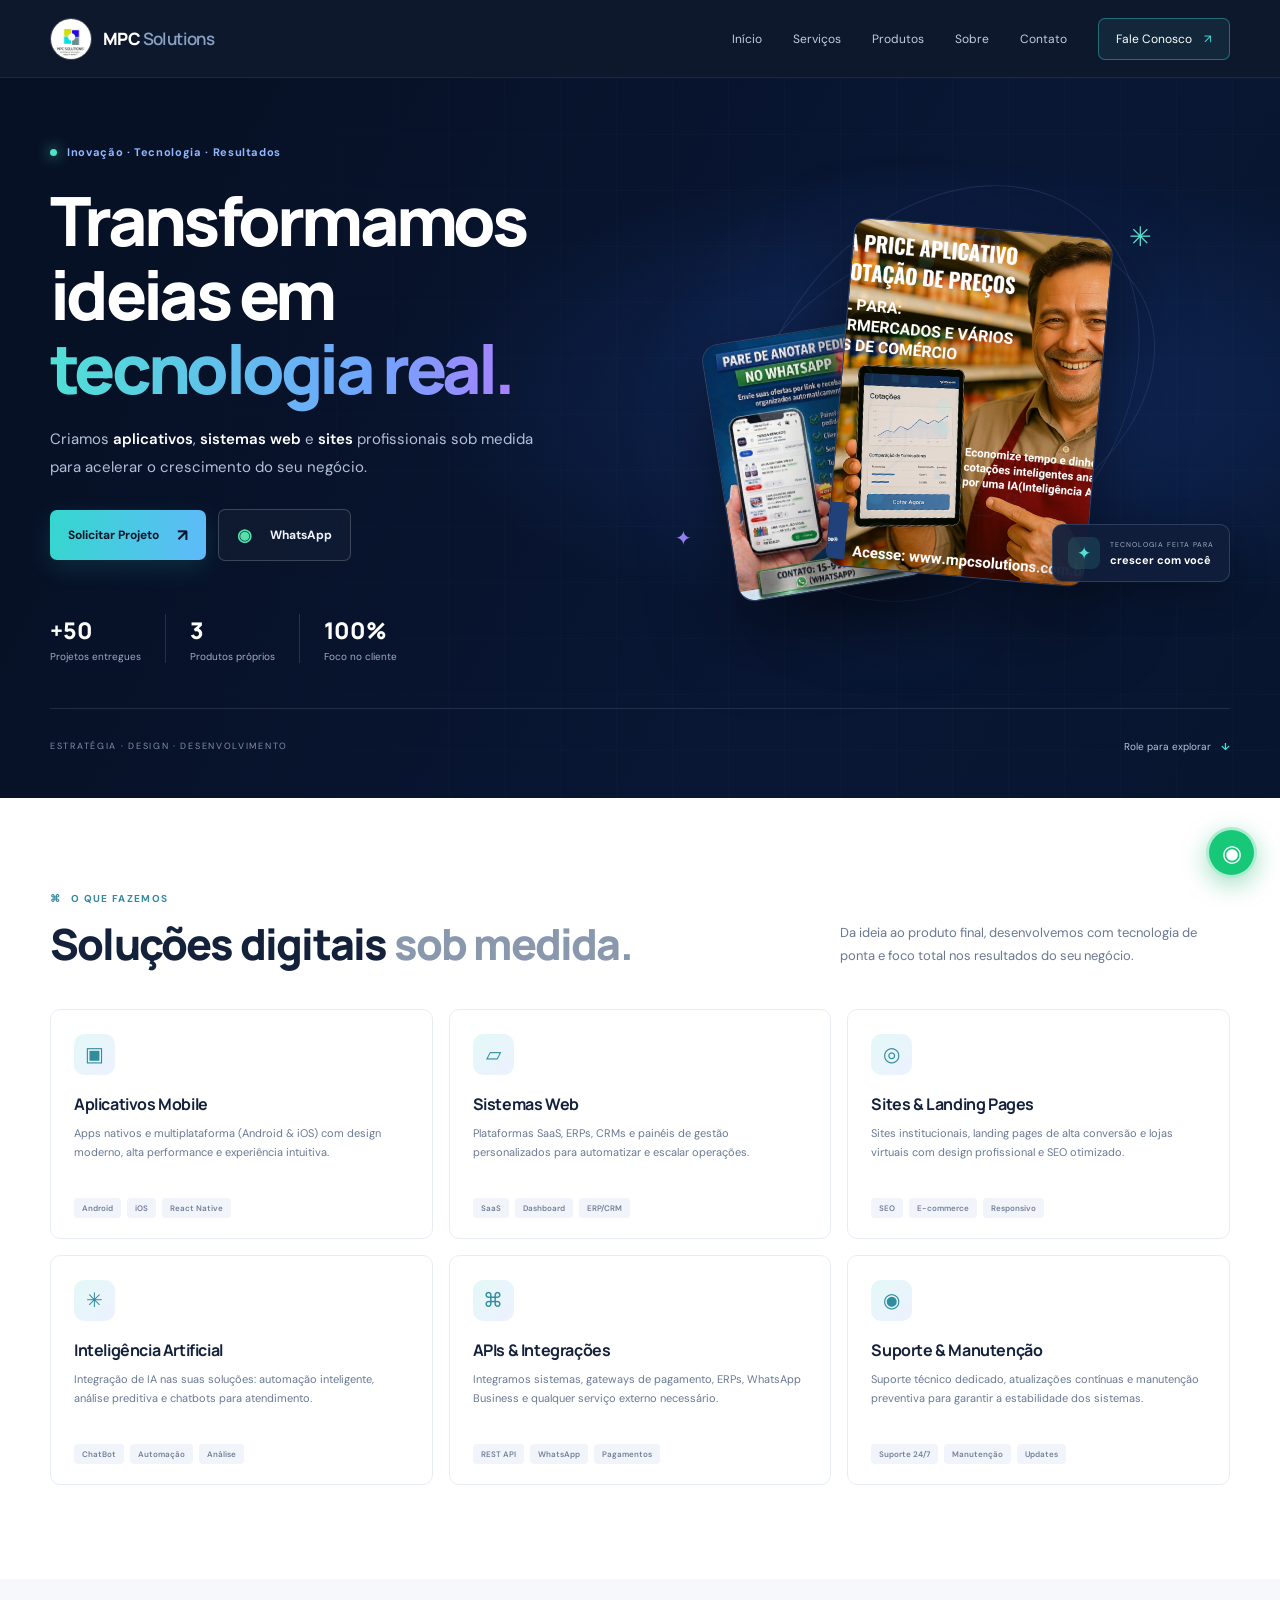
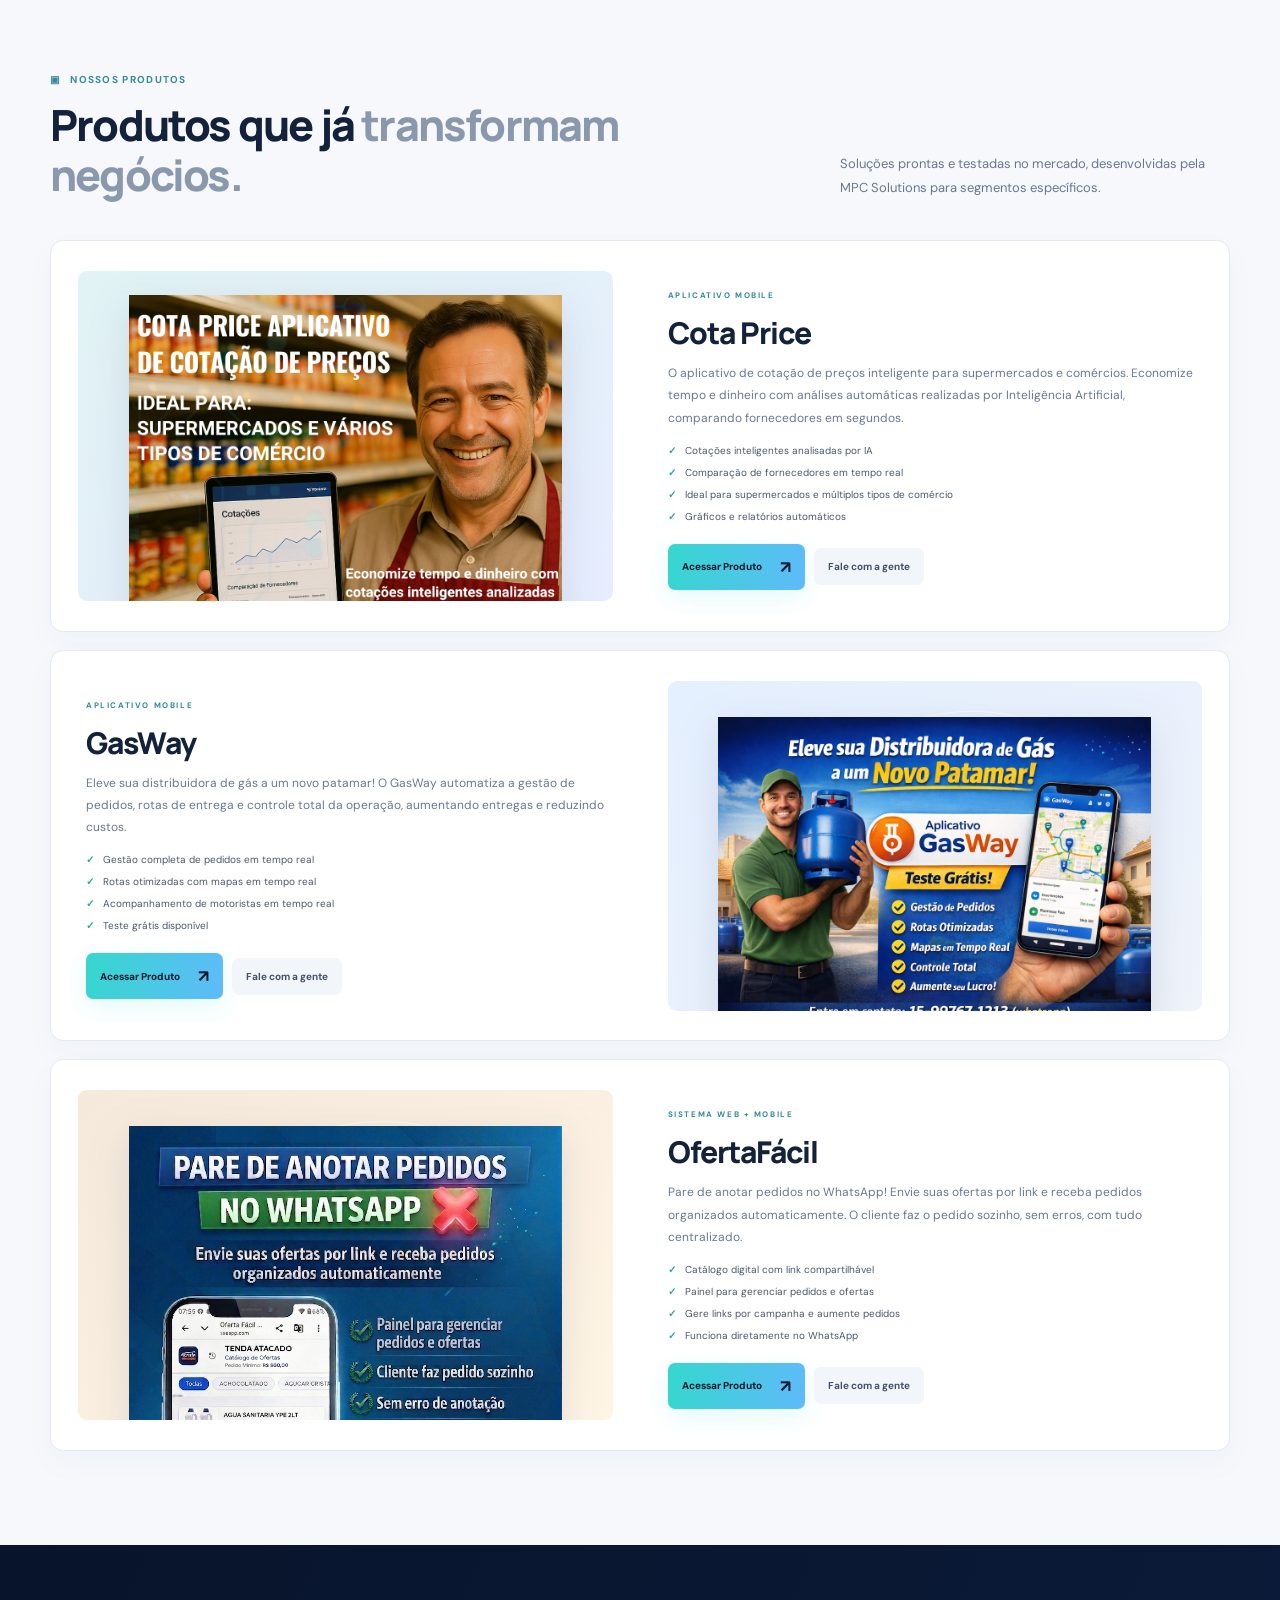
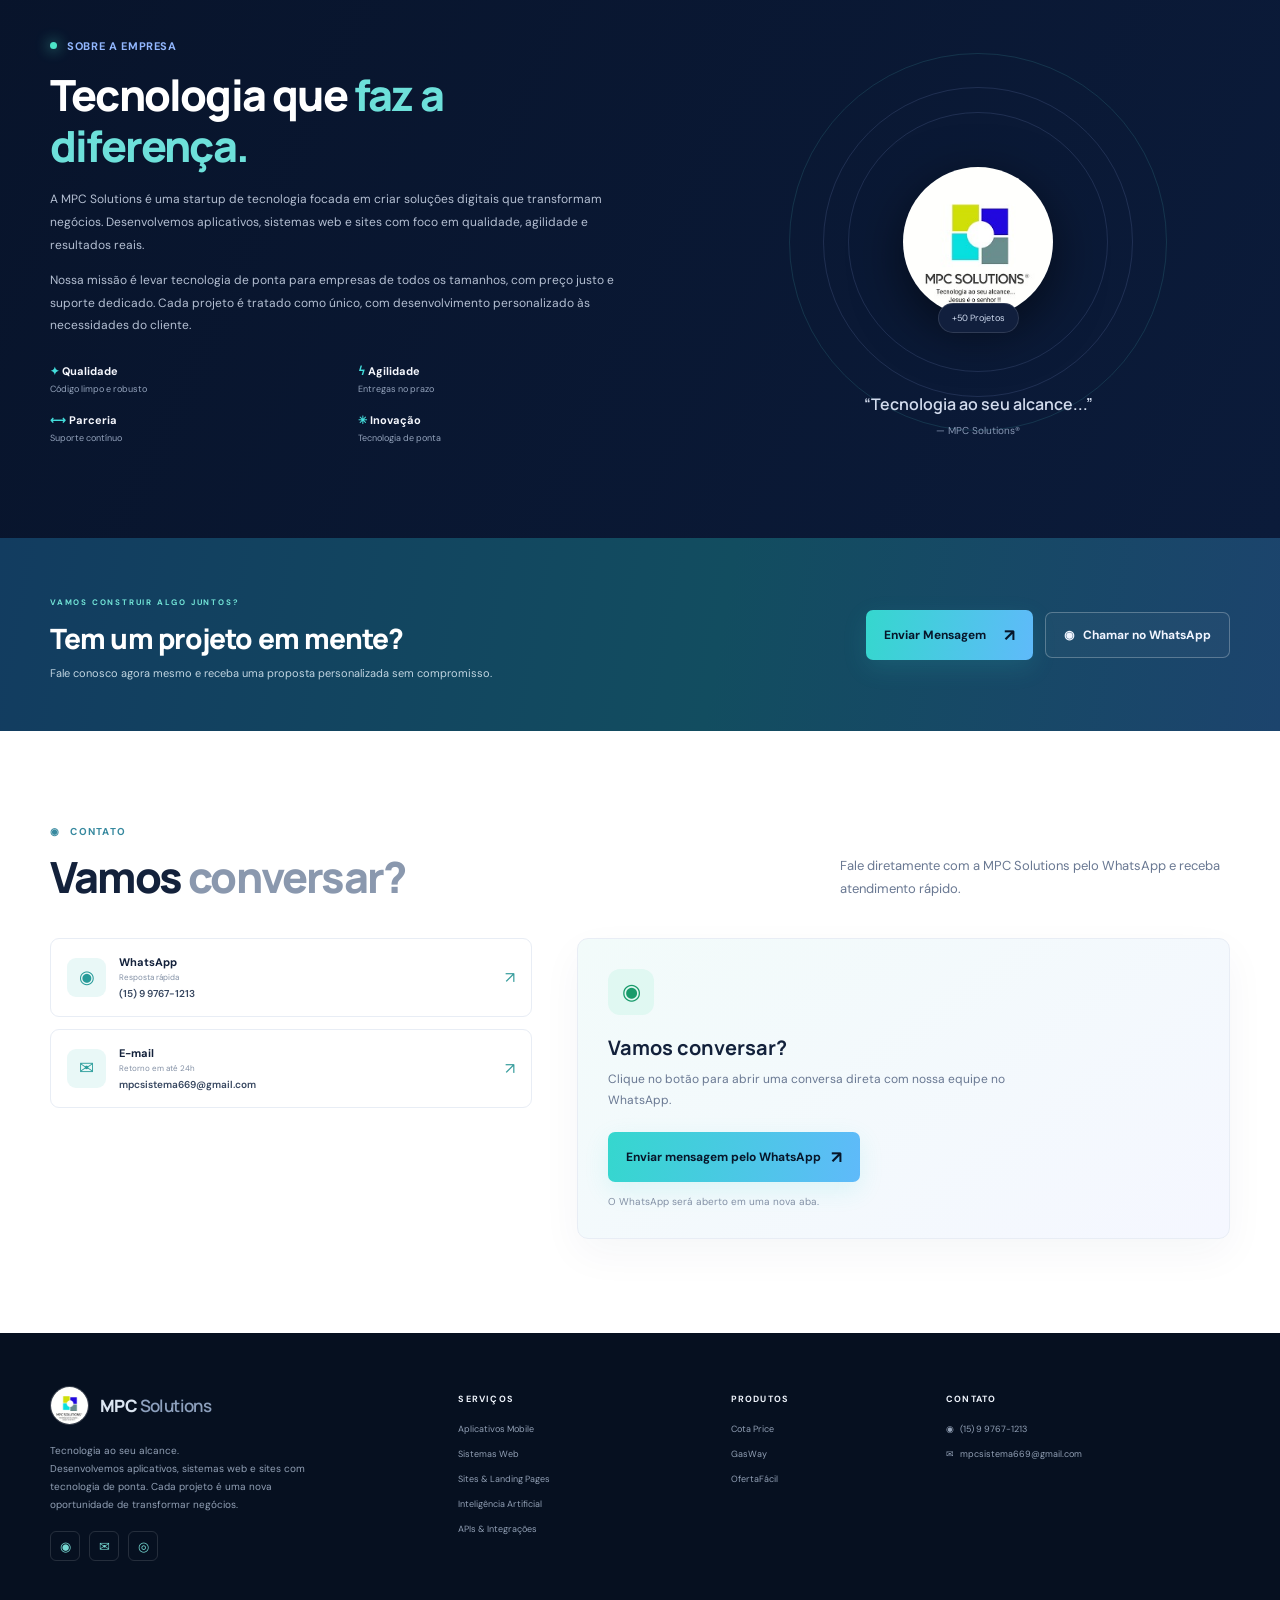
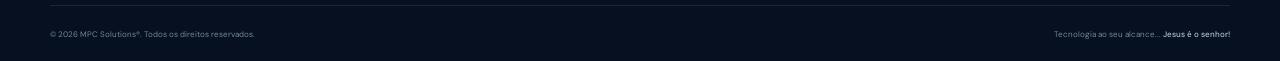
==== commit b876d4e1: "Substitui formulario de contato por WhatsApp" ====
--- a/index.html
+++ b/index.html
@@ -11,7 +11,7 @@
   <link rel="preconnect" href="https://fonts.gstatic.com" crossorigin>
   <link href="https://fonts.googleapis.com/css2?family=DM+Sans:wght@400;500;600;700&family=Manrope:wght@400;500;600;700;800&display=swap" rel="stylesheet">
   <link rel="stylesheet" href="styles.css">
-  <link rel="stylesheet" href="contact-integration.css">
+  <link rel="stylesheet" href="contact-whatsapp.css">
 </head>
 <body>
   <header class="site-header">
@@ -41,12 +41,10 @@
     </div></section>
     <section class="about section" id="sobre"><div class="container about-layout"><div class="about-copy"><div class="eyebrow"><span class="status-dot"></span> SOBRE A EMPRESA</div><h2>Tecnologia que <span>faz a diferença.</span></h2><p>A MPC Solutions é uma startup de tecnologia focada em criar soluções digitais que transformam negócios. Desenvolvemos aplicativos, sistemas web e sites com foco em qualidade, agilidade e resultados reais.</p><p>Nossa missão é levar tecnologia de ponta para empresas de todos os tamanhos, com preço justo e suporte dedicado. Cada projeto é tratado como único, com desenvolvimento personalizado às necessidades do cliente.</p><div class="values-grid"><div><b>✦ Qualidade</b><span>Código limpo e robusto</span></div><div><b>ϟ Agilidade</b><span>Entregas no prazo</span></div><div><b>⟷ Parceria</b><span>Suporte contínuo</span></div><div><b>✳ Inovação</b><span>Tecnologia de ponta</span></div></div></div><div class="about-visual"><div class="about-ring"></div><div class="about-logo"><img src="assets/images/logo-mpc.jpg" alt="MPC Solutions – Logotipo"><span>+50 Projetos</span></div><blockquote>“Tecnologia ao seu alcance...”<cite>— MPC Solutions®</cite></blockquote></div></div></section>
     <section class="project-cta"><div class="container cta-layout"><div><span>VAMOS CONSTRUIR ALGO JUNTOS?</span><h2>Tem um projeto em mente?</h2><p>Fale conosco agora mesmo e receba uma proposta personalizada sem compromisso.</p></div><div class="cta-actions"><a class="button button-primary" href="#contato">Enviar Mensagem <span>↗</span></a><a class="button button-ghost" href="https://wa.me/5515997671213?text=Ol%C3%A1!%20Gostaria%20de%20solicitar%20um%20or%C3%A7amento." target="_blank" rel="noreferrer">◉ &nbsp; Chamar no WhatsApp</a></div></div></section>
-    <section class="contact section" id="contato"><div class="container"><div class="section-heading"><div><div class="eyebrow dark-eyebrow">✉ &nbsp; CONTATO</div><h2>Vamos <span>conversar?</span></h2></div><p>Preencha o formulário ou entre em contato diretamente pelos nossos canais de atendimento.</p></div><div class="contact-layout"><div class="contact-details"><a href="https://wa.me/5515997671213" target="_blank" rel="noreferrer"><span class="contact-icon">◉</span><span><b>WhatsApp</b><small>Resposta rápida</small><strong>(15) 9 9767-1213</strong></span><i>↗</i></a><a href="mailto:mpcsistema669@gmail.com"><span class="contact-icon">✉</span><span><b>E-mail</b><small>Retorno em até 24h</small><strong>mpcsistema669@gmail.com</strong></span><i>↗</i></a></div>
-      <form class="contact-form" id="contact-form" action="#" method="POST"><h3>Envie uma mensagem</h3><p>Preencha os campos abaixo e entraremos em contato em breve.</p><div class="contact-honeypot" aria-hidden="true"><label for="website">Deixe este campo vazio<input id="website" name="website" type="text" tabindex="-1" autocomplete="off"></label></div><div class="field-row"><label>Nome completo *<input type="text" name="nome" placeholder="Seu nome" required autocomplete="name" maxlength="120"></label><label>Empresa<input type="text" name="empresa" placeholder="Nome da empresa" autocomplete="organization" maxlength="160"></label></div><div class="field-row"><label>E-mail *<input type="email" name="email" placeholder="seu@email.com" required autocomplete="email" maxlength="254"></label><label>Telefone / WhatsApp<input type="tel" name="telefone" placeholder="(00) 00000-0000" autocomplete="tel" maxlength="40"></label></div><label>Interesse *<select name="servico" required><option value="" disabled selected>Selecione um serviço...</option><option>Aplicativo Mobile</option><option>Sistema Web / Painel</option><option>Site / Landing Page</option><option>Produto: Cota Price</option><option>Produto: GasWay</option><option>Produto: OfertaFácil</option><option>Outro</option></select></label><label>Mensagem *<textarea name="mensagem" rows="4" placeholder="Conte um pouco sobre seu projeto..." required maxlength="5000"></textarea></label><p class="form-status" id="form-status" role="status" aria-live="polite"></p><button class="button button-primary submit-button" type="submit">Enviar Mensagem <span>↗</span></button><small class="form-note">♧ &nbsp; Suas informações estão seguras e não serão compartilhadas.</small></form></div></div></section>
+    <section class="contact section" id="contato"><div class="container"><div class="section-heading"><div><div class="eyebrow dark-eyebrow">◉ &nbsp; CONTATO</div><h2>Vamos <span>conversar?</span></h2></div><p>Fale diretamente com a MPC Solutions pelo WhatsApp e receba atendimento rápido.</p></div><div class="contact-layout"><div class="contact-details"><a href="https://wa.me/5515997671213" target="_blank" rel="noopener noreferrer"><span class="contact-icon">◉</span><span><b>WhatsApp</b><small>Resposta rápida</small><strong>(15) 9 9767-1213</strong></span><i>↗</i></a><a href="mailto:mpcsistema669@gmail.com"><span class="contact-icon">✉</span><span><b>E-mail</b><small>Retorno em até 24h</small><strong>mpcsistema669@gmail.com</strong></span><i>↗</i></a></div><div class="contact-whatsapp-card"><span class="contact-whatsapp-icon" aria-hidden="true">◉</span><h3>Vamos conversar?</h3><p>Clique no botão para abrir uma conversa direta com nossa equipe no WhatsApp.</p><a class="button button-primary" href="https://wa.me/5515997671213?text=Ol%C3%A1%21%20Vim%20pelo%20site%20da%20MPC%20Solutions%20e%20gostaria%20de%20falar%20sobre%20um%20projeto." target="_blank" rel="noopener noreferrer">Enviar mensagem pelo WhatsApp <span>↗</span></a><small>O WhatsApp será aberto em uma nova aba.</small></div></div></div></section>
   </main>
   <footer class="site-footer"><div class="container footer-grid"><div class="footer-about"><a class="brand footer-brand" href="#home"><img src="assets/images/logo-mpc.jpg" alt=""><span>MPC <b>Solutions</b></span></a><p>Tecnologia ao seu alcance.<br>Desenvolvemos aplicativos, sistemas web e sites com tecnologia de ponta. Cada projeto é uma nova oportunidade de transformar negócios.</p><div class="social-links"><a aria-label="WhatsApp" href="https://wa.me/5515997671213">◉</a><a aria-label="E-mail" href="mailto:mpcsistema669@gmail.com">✉</a><a aria-label="Site" href="https://mpcsolutions.com.br/">◎</a></div></div><div><h3>SERVIÇOS</h3><a href="#servicos">Aplicativos Mobile</a><a href="#servicos">Sistemas Web</a><a href="#servicos">Sites &amp; Landing Pages</a><a href="#servicos">Inteligência Artificial</a><a href="#servicos">APIs &amp; Integrações</a></div><div><h3>PRODUTOS</h3><a href="#produtos">Cota Price</a><a href="#produtos">GasWay</a><a href="#produtos">OfertaFácil</a></div><div><h3>CONTATO</h3><a href="https://wa.me/5515997671213">◉ &nbsp; (15) 9 9767-1213</a><a href="mailto:mpcsistema669@gmail.com">✉ &nbsp; mpcsistema669@gmail.com</a></div></div><div class="container footer-bottom"><span>© <span id="year"></span> MPC Solutions®. Todos os direitos reservados.</span><span>Tecnologia ao seu alcance... <b>Jesus é o senhor!</b></span></div></footer>
   <a class="floating-whatsapp" href="https://wa.me/5515997671213?text=Ol%C3%A1!%20Vim%20pelo%20site%20e%20gostaria%20de%20mais%20informa%C3%A7%C3%B5es." target="_blank" rel="noreferrer" aria-label="Falar no WhatsApp">◉</a>
-  <script src="contact-config.js"></script>
   <script src="script.js"></script>
 </body>
 </html>
--- a/contact-whatsapp.css
+++ b/contact-whatsapp.css
@@ -0,0 +1 @@
+.contact-whatsapp-card{display:flex;flex-direction:column;align-items:flex-start;padding:30px;border:1px solid var(--line);border-radius:11px;background:linear-gradient(145deg,#f2fbfa,#f5f7ff);box-shadow:0 15px 42px #1f38540b}.contact-whatsapp-icon{width:46px;height:46px;display:grid;place-items:center;border-radius:12px;background:#e0f8f2;color:#189b6b;font-size:22px}.contact-whatsapp-card h3{margin:19px 0 8px;font:700 20px var(--display);color:var(--ink)}.contact-whatsapp-card p{max-width:420px;margin:0 0 20px;color:var(--muted);font-size:12px;line-height:1.8}.contact-whatsapp-card .button{gap:10px}.contact-whatsapp-card small{margin-top:13px;color:#8390a5;font-size:10px}@media(max-width:720px){.contact-whatsapp-card{padding:22px 18px}.contact-whatsapp-card .button{width:100%;padding-inline:12px;font-size:11px}}
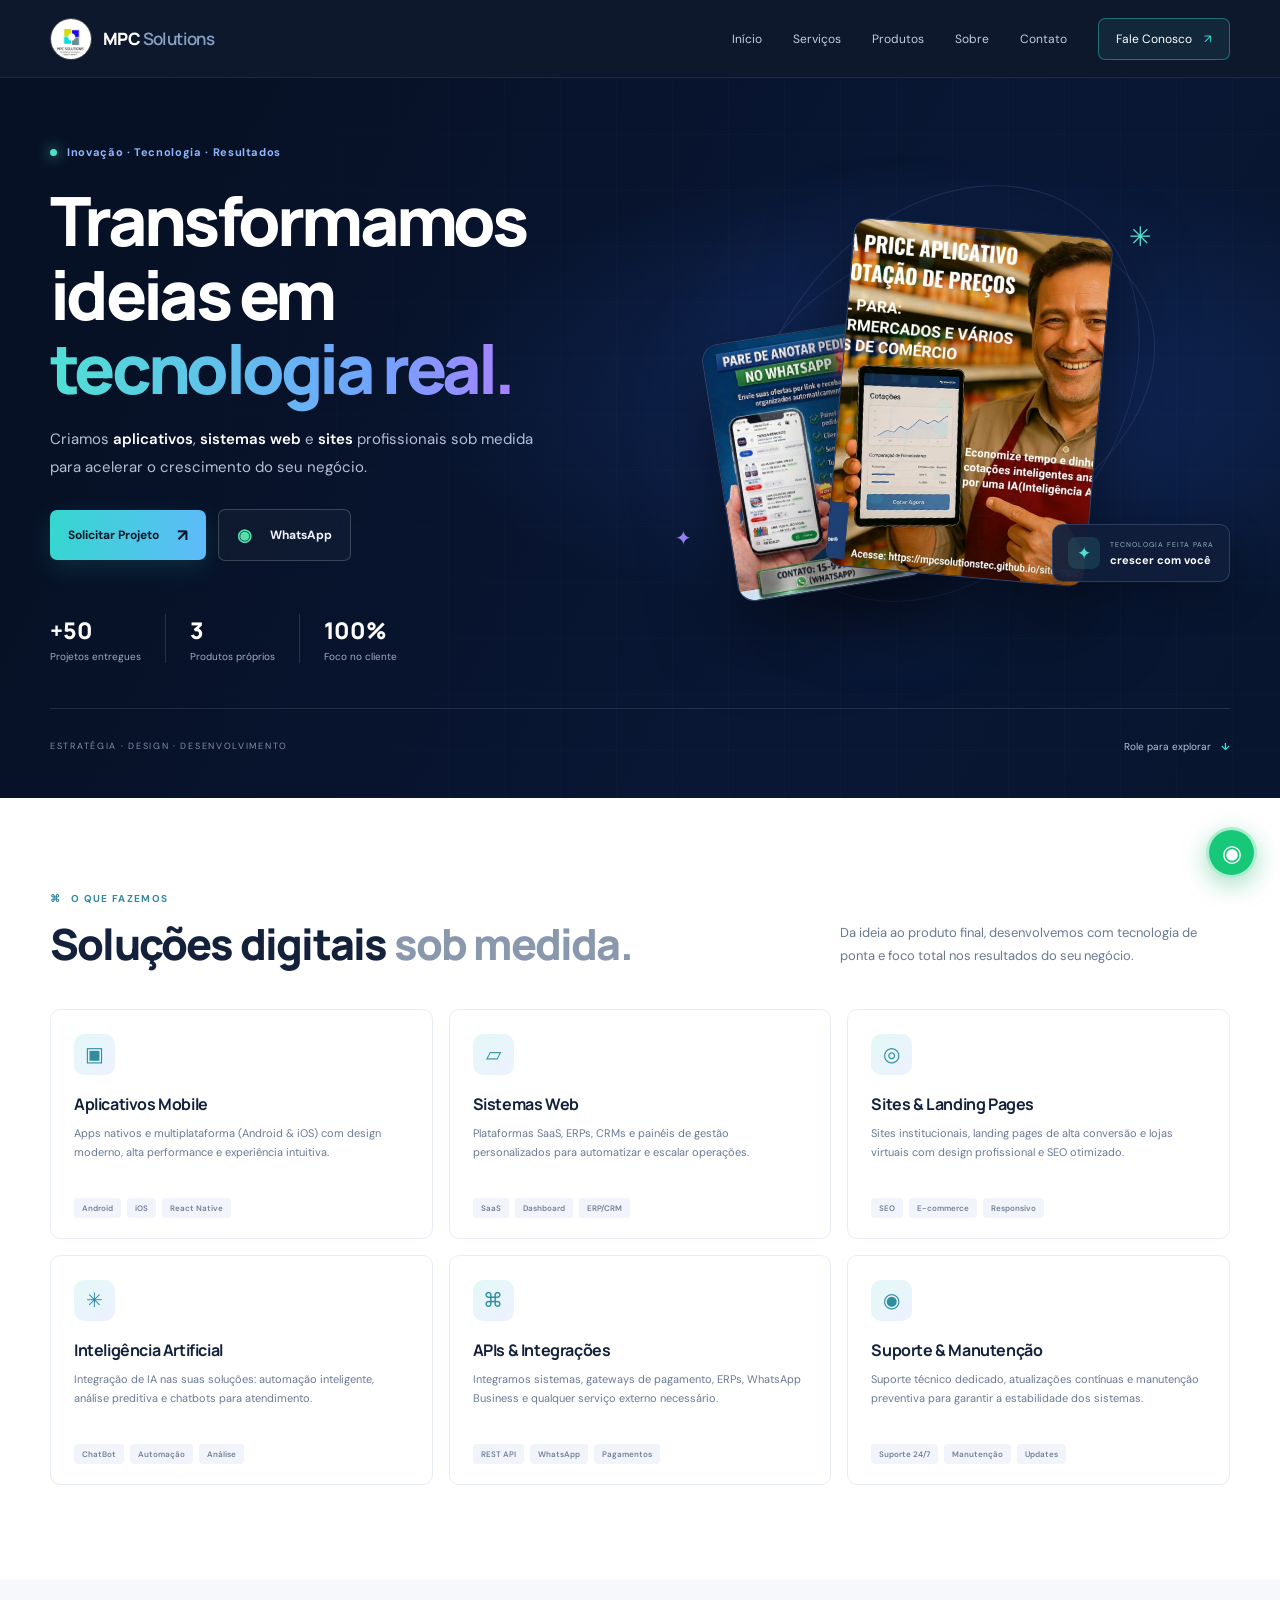
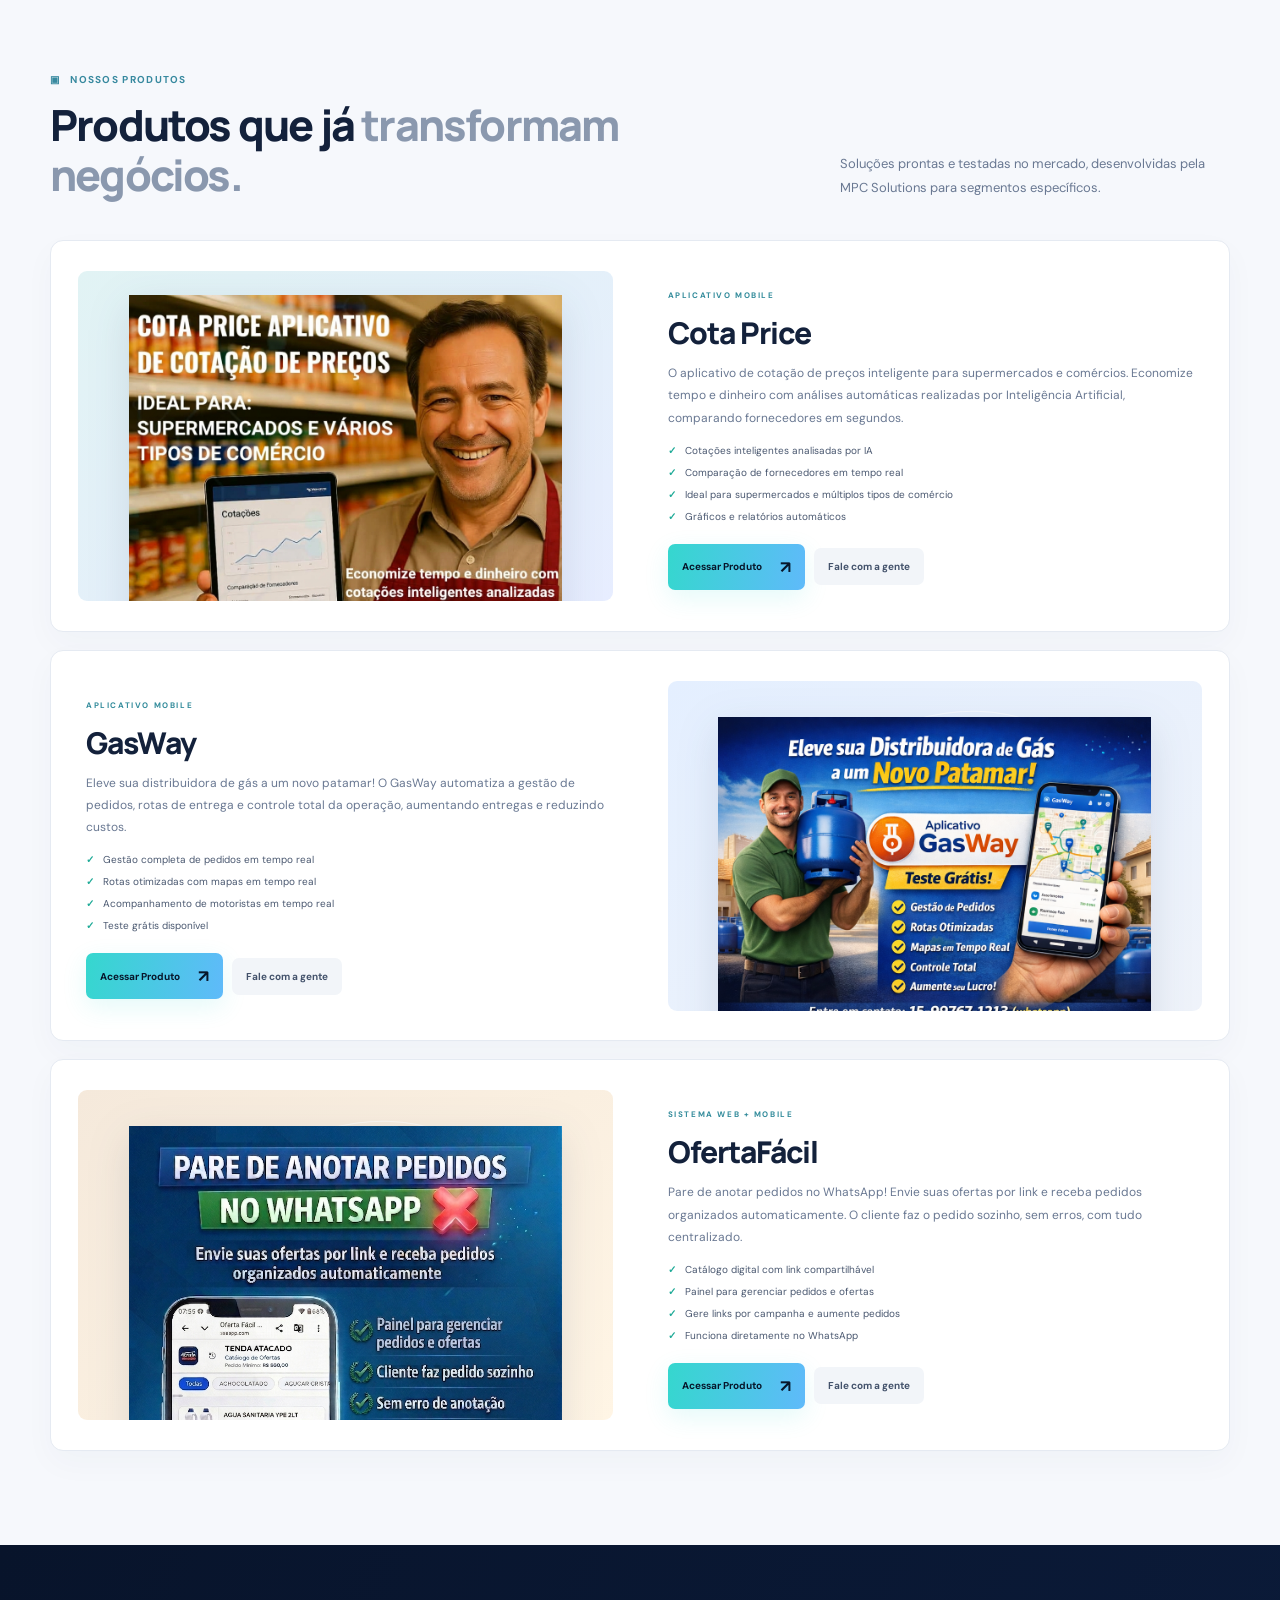
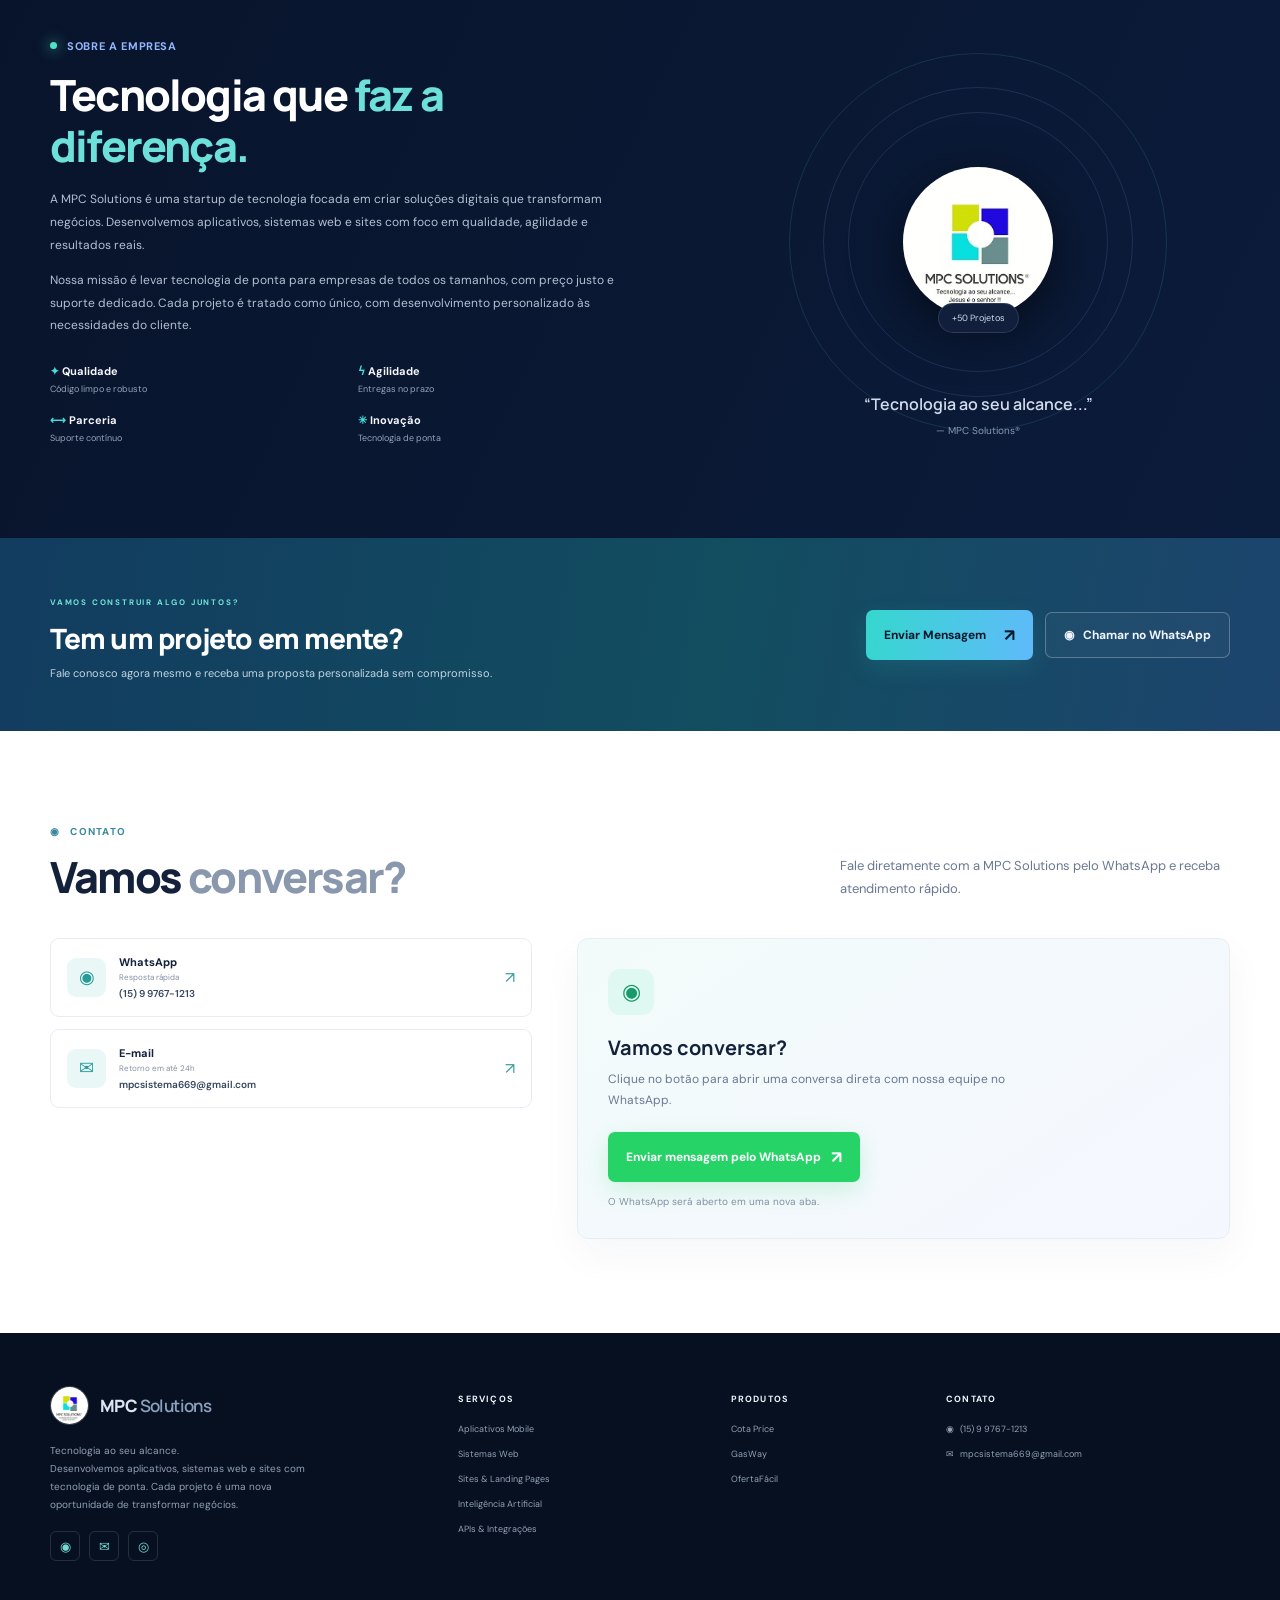
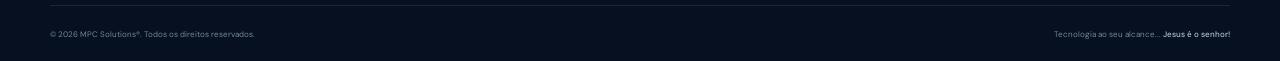
==== commit 38f5e829: "Atualiza imagens do Cota Price" ====
--- a/index.html
+++ b/index.html
@@ -28,14 +28,14 @@
         <p class="hero-lead">Criamos <b>aplicativos</b>, <b>sistemas web</b> e <b>sites</b> profissionais sob medida para acelerar o crescimento do seu negócio.</p>
         <div class="hero-actions"><a class="button button-primary" href="#contato">Solicitar Projeto <span>↗</span></a><a class="button button-ghost" href="https://wa.me/5515997671213" target="_blank" rel="noreferrer"><span class="whatsapp">◉</span> WhatsApp</a></div>
         <div class="stats"><div><strong>+50</strong><span>Projetos entregues</span></div><div><strong>3</strong><span>Produtos próprios</span></div><div><strong>100%</strong><span>Foco no cliente</span></div></div>
-      </div><div class="hero-art" aria-label="Aplicativos Cota Price e OfertaFácil"><div class="art-orbit orbit-one"></div><div class="art-orbit orbit-two"></div><div class="screen screen-main"><img src="assets/images/cotaprice.png" alt="Cota Price – Aplicativo de Cotação de Preços"></div><div class="screen screen-small"><img src="assets/images/ofertafacil.png" alt="OfertaFácil – Gestão de pedidos no WhatsApp"></div><div class="art-badge"><span>✦</span><div><small>TECNOLOGIA FEITA PARA</small><b>crescer com você</b></div></div><span class="art-spark spark-one">✳</span><span class="art-spark spark-two">✦</span></div></div>
+      </div><div class="hero-art" aria-label="Aplicativos Cota Price e OfertaFácil"><div class="art-orbit orbit-one"></div><div class="art-orbit orbit-two"></div><div class="screen screen-main"><img src="assets/images/cotaprice-facebook.jpg" alt="Cota Price – Aplicativo de Cotação de Preços"></div><div class="screen screen-small"><img src="assets/images/ofertafacil.png" alt="OfertaFácil – Gestão de pedidos no WhatsApp"></div><div class="art-badge"><span>✦</span><div><small>TECNOLOGIA FEITA PARA</small><b>crescer com você</b></div></div><span class="art-spark spark-one">✳</span><span class="art-spark spark-two">✦</span></div></div>
       <div class="container hero-bottom"><span>ESTRATÉGIA <i>·</i> DESIGN <i>·</i> DESENVOLVIMENTO</span><a href="#servicos">Role para explorar <b>↓</b></a></div>
     </section>
     <section class="services section" id="servicos"><div class="container"><div class="section-heading"><div><div class="eyebrow dark-eyebrow">⌘ &nbsp; O QUE FAZEMOS</div><h2>Soluções digitais <span>sob medida.</span></h2></div><p>Da ideia ao produto final, desenvolvemos com tecnologia de ponta e foco total nos resultados do seu negócio.</p></div>
       <div class="service-grid"><article class="service-card"><div class="service-icon">▣</div><h3>Aplicativos Mobile</h3><p>Apps nativos e multiplataforma (Android &amp; iOS) com design moderno, alta performance e experiência intuitiva.</p><div class="tags"><span>Android</span><span>iOS</span><span>React Native</span></div></article><article class="service-card"><div class="service-icon">▱</div><h3>Sistemas Web</h3><p>Plataformas SaaS, ERPs, CRMs e painéis de gestão personalizados para automatizar e escalar operações.</p><div class="tags"><span>SaaS</span><span>Dashboard</span><span>ERP/CRM</span></div></article><article class="service-card"><div class="service-icon">◎</div><h3>Sites &amp; Landing Pages</h3><p>Sites institucionais, landing pages de alta conversão e lojas virtuais com design profissional e SEO otimizado.</p><div class="tags"><span>SEO</span><span>E-commerce</span><span>Responsivo</span></div></article><article class="service-card"><div class="service-icon">✳</div><h3>Inteligência Artificial</h3><p>Integração de IA nas suas soluções: automação inteligente, análise preditiva e chatbots para atendimento.</p><div class="tags"><span>ChatBot</span><span>Automação</span><span>Análise</span></div></article><article class="service-card"><div class="service-icon">⌘</div><h3>APIs &amp; Integrações</h3><p>Integramos sistemas, gateways de pagamento, ERPs, WhatsApp Business e qualquer serviço externo necessário.</p><div class="tags"><span>REST API</span><span>WhatsApp</span><span>Pagamentos</span></div></article><article class="service-card"><div class="service-icon">◉</div><h3>Suporte &amp; Manutenção</h3><p>Suporte técnico dedicado, atualizações contínuas e manutenção preventiva para garantir a estabilidade dos sistemas.</p><div class="tags"><span>Suporte 24/7</span><span>Manutenção</span><span>Updates</span></div></article></div>
     </div></section>
     <section class="products section" id="produtos"><div class="container"><div class="section-heading"><div><div class="eyebrow dark-eyebrow">▣ &nbsp; NOSSOS PRODUTOS</div><h2>Produtos que já <span>transformam negócios.</span></h2></div><p>Soluções prontas e testadas no mercado, desenvolvidas pela MPC Solutions para segmentos específicos.</p></div>
-      <article class="product-card"><div class="product-visual visual-cota"><img src="assets/images/cotaprice.png" alt="Cota Price - Aplicativo de Cotação de Preços para Supermercados"></div><div class="product-copy"><span class="product-type">APLICATIVO MOBILE</span><h3>Cota Price</h3><p>O aplicativo de cotação de preços inteligente para supermercados e comércios. Economize tempo e dinheiro com análises automáticas realizadas por Inteligência Artificial, comparando fornecedores em segundos.</p><ul><li>Cotações inteligentes analisadas por IA</li><li>Comparação de fornecedores em tempo real</li><li>Ideal para supermercados e múltiplos tipos de comércio</li><li>Gráficos e relatórios automáticos</li></ul><div class="product-actions"><a class="button button-primary" href="produtos/cota-price.html">Acessar Produto <span>↗</span></a><a class="button button-light" href="https://wa.me/5515997671213?text=Ol%C3%A1!%20Tenho%20interesse%20no%20Cota%20Price." target="_blank" rel="noreferrer">Fale com a gente</a></div></div></article>
+      <article class="product-card"><div class="product-visual visual-cota"><img src="assets/images/cotaprice-facebook.jpg" alt="Cota Price - Aplicativo de Cotação de Preços para Supermercados"></div><div class="product-copy"><span class="product-type">APLICATIVO MOBILE</span><h3>Cota Price</h3><p>O aplicativo de cotação de preços inteligente para supermercados e comércios. Economize tempo e dinheiro com análises automáticas realizadas por Inteligência Artificial, comparando fornecedores em segundos.</p><ul><li>Cotações inteligentes analisadas por IA</li><li>Comparação de fornecedores em tempo real</li><li>Ideal para supermercados e múltiplos tipos de comércio</li><li>Gráficos e relatórios automáticos</li></ul><div class="product-actions"><a class="button button-primary" href="produtos/cota-price.html">Acessar Produto <span>↗</span></a><a class="button button-light" href="https://wa.me/5515997671213?text=Ol%C3%A1!%20Tenho%20interesse%20no%20Cota%20Price." target="_blank" rel="noreferrer">Fale com a gente</a></div></div></article>
       <article class="product-card product-reverse"><div class="product-visual visual-gas"><img src="assets/images/gasway.png" alt="GasWay - Aplicativo para Distribuidoras de Gás"></div><div class="product-copy"><span class="product-type">APLICATIVO MOBILE</span><h3>GasWay</h3><p>Eleve sua distribuidora de gás a um novo patamar! O GasWay automatiza a gestão de pedidos, rotas de entrega e controle total da operação, aumentando entregas e reduzindo custos.</p><ul><li>Gestão completa de pedidos em tempo real</li><li>Rotas otimizadas com mapas em tempo real</li><li>Acompanhamento de motoristas em tempo real</li><li>Teste grátis disponível</li></ul><div class="product-actions"><a class="button button-primary" href="produtos/gasway.html">Acessar Produto <span>↗</span></a><a class="button button-light" href="https://wa.me/5515997671213?text=Ol%C3%A1!%20Tenho%20interesse%20no%20GasWay." target="_blank" rel="noreferrer">Fale com a gente</a></div></div></article>
       <article class="product-card"><div class="product-visual visual-oferta"><img src="assets/images/ofertafacil.png" alt="OfertaFácil - Gestão de Pedidos via WhatsApp"></div><div class="product-copy"><span class="product-type">SISTEMA WEB + MOBILE</span><h3>OfertaFácil</h3><p>Pare de anotar pedidos no WhatsApp! Envie suas ofertas por link e receba pedidos organizados automaticamente. O cliente faz o pedido sozinho, sem erros, com tudo centralizado.</p><ul><li>Catálogo digital com link compartilhável</li><li>Painel para gerenciar pedidos e ofertas</li><li>Gere links por campanha e aumente pedidos</li><li>Funciona diretamente no WhatsApp</li></ul><div class="product-actions"><a class="button button-primary" href="produtos/oferta-facil.html">Acessar Produto <span>↗</span></a><a class="button button-light" href="https://wa.me/5515997671213?text=Quero%20saber%20mais%20sobre%20o%20OfertaF%C3%A1cil." target="_blank" rel="noreferrer">Fale com a gente</a></div></div></article>
     </div></section>
--- a/contact-whatsapp.css
+++ b/contact-whatsapp.css
@@ -1 +1 @@
-.contact-whatsapp-card{display:flex;flex-direction:column;align-items:flex-start;padding:30px;border:1px solid var(--line);border-radius:11px;background:linear-gradient(145deg,#f2fbfa,#f5f7ff);box-shadow:0 15px 42px #1f38540b}.contact-whatsapp-icon{width:46px;height:46px;display:grid;place-items:center;border-radius:12px;background:#e0f8f2;color:#189b6b;font-size:22px}.contact-whatsapp-card h3{margin:19px 0 8px;font:700 20px var(--display);color:var(--ink)}.contact-whatsapp-card p{max-width:420px;margin:0 0 20px;color:var(--muted);font-size:12px;line-height:1.8}.contact-whatsapp-card .button{gap:10px}.contact-whatsapp-card small{margin-top:13px;color:#8390a5;font-size:10px}@media(max-width:720px){.contact-whatsapp-card{padding:22px 18px}.contact-whatsapp-card .button{width:100%;padding-inline:12px;font-size:11px}}+.contact-whatsapp-card{display:flex;flex-direction:column;align-items:flex-start;padding:30px;border:1px solid var(--line);border-radius:11px;background:linear-gradient(145deg,#f2fbfa,#f5f7ff);box-shadow:0 15px 42px #1f38540b}.contact-whatsapp-icon{width:46px;height:46px;display:grid;place-items:center;border-radius:12px;background:#e0f8f2;color:#189b6b;font-size:22px}.contact-whatsapp-card h3{margin:19px 0 8px;font:700 20px var(--display);color:var(--ink)}.contact-whatsapp-card p{max-width:420px;margin:0 0 20px;color:var(--muted);font-size:12px;line-height:1.8}.contact-whatsapp-card .button{gap:10px}.contact-whatsapp-card small{margin-top:13px;color:#8390a5;font-size:10px}@media(max-width:720px){.contact-whatsapp-card{padding:22px 18px}.contact-whatsapp-card .button{width:100%;padding-inline:12px;font-size:11px}}.contact-whatsapp-card .button-primary{background:#25D366;color:#fff;box-shadow:0 8px 24px #25D36630}.contact-whatsapp-card .button-primary:hover{background:#1EBE5D}.contact-whatsapp-card .button-primary span{color:#fff}
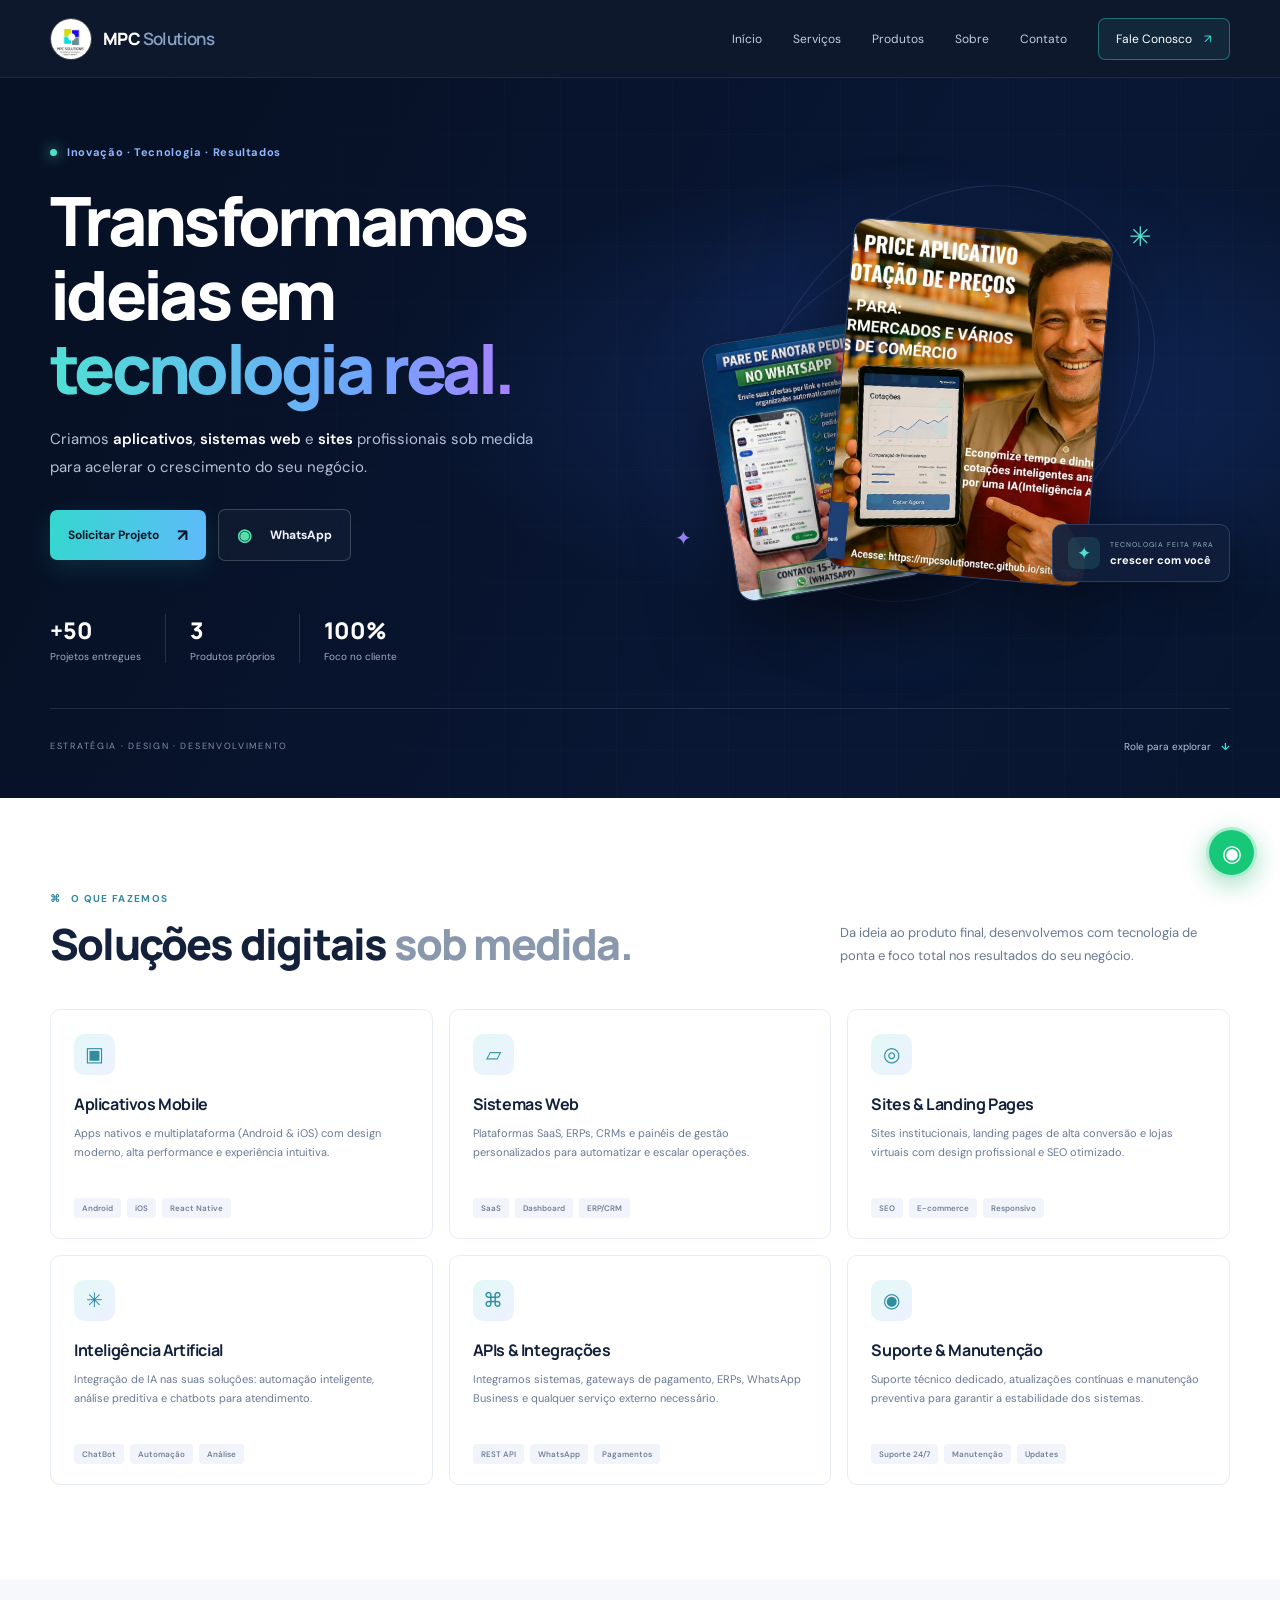
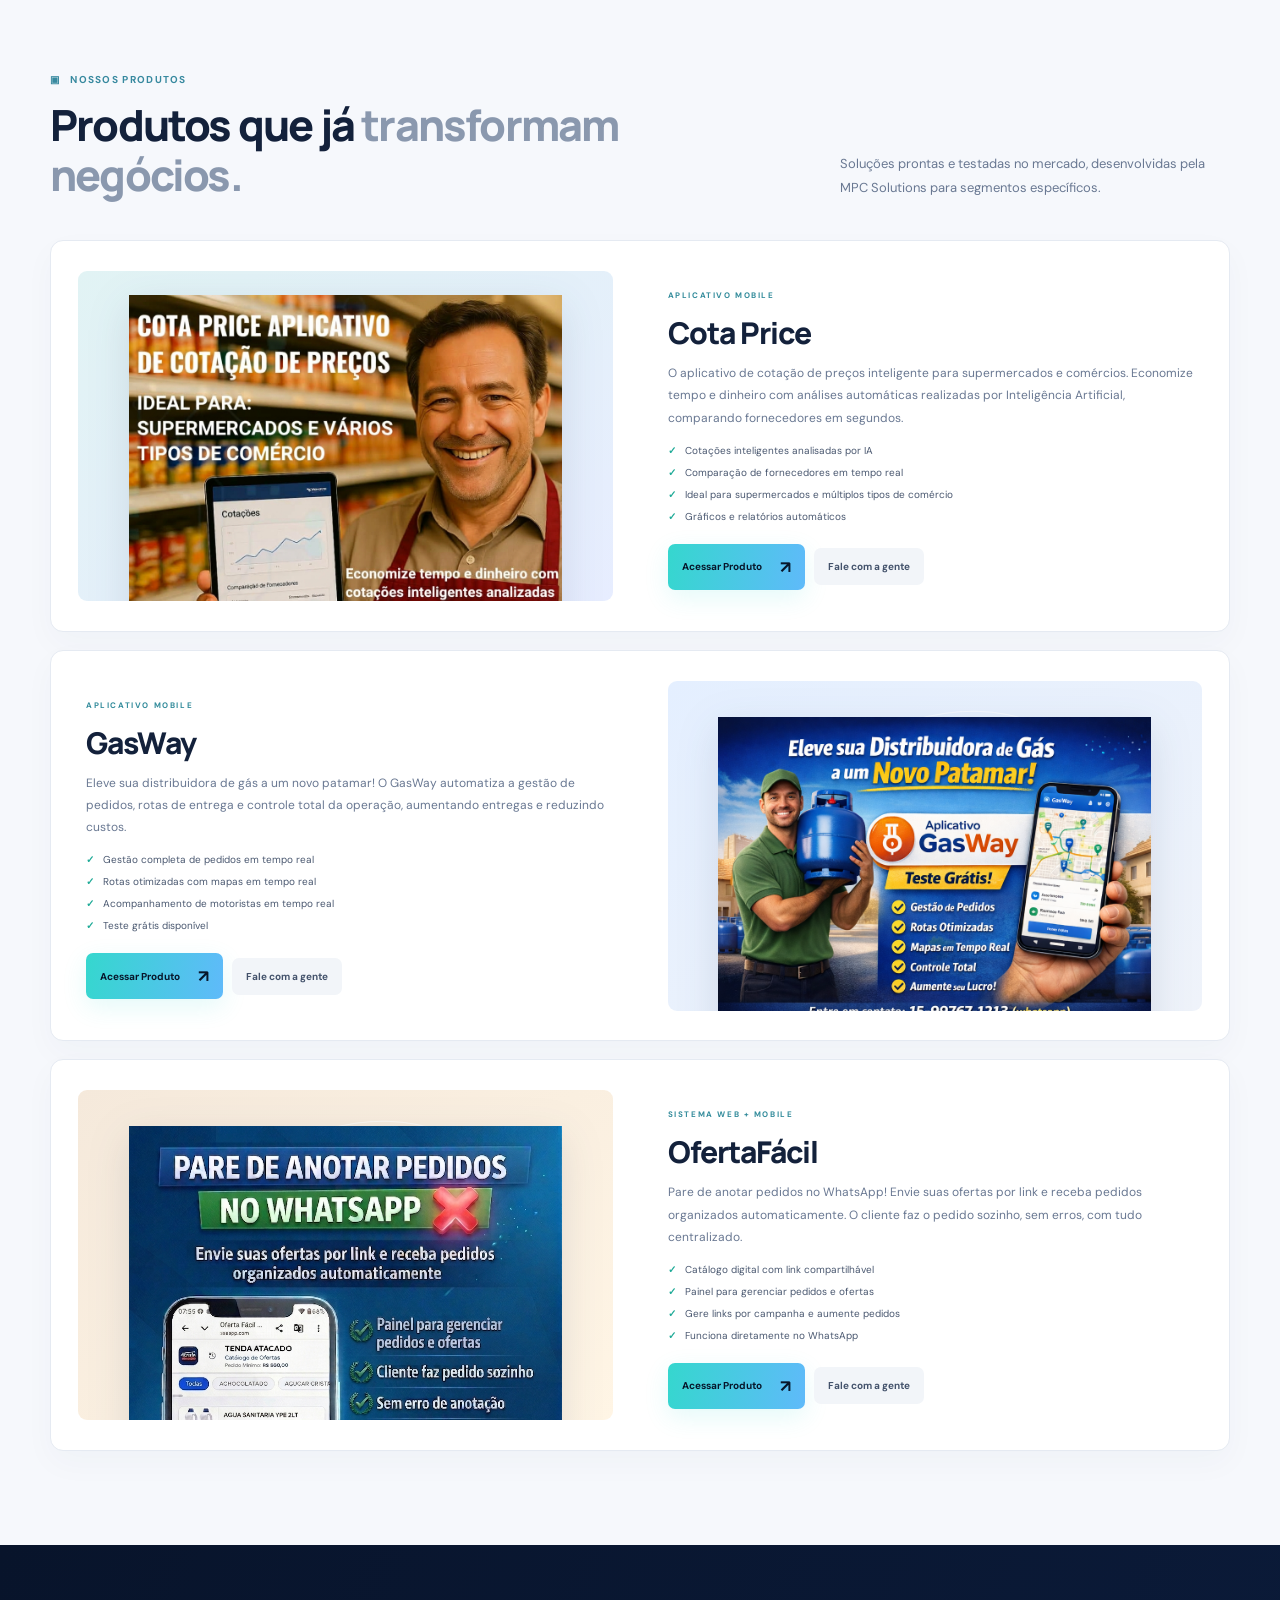
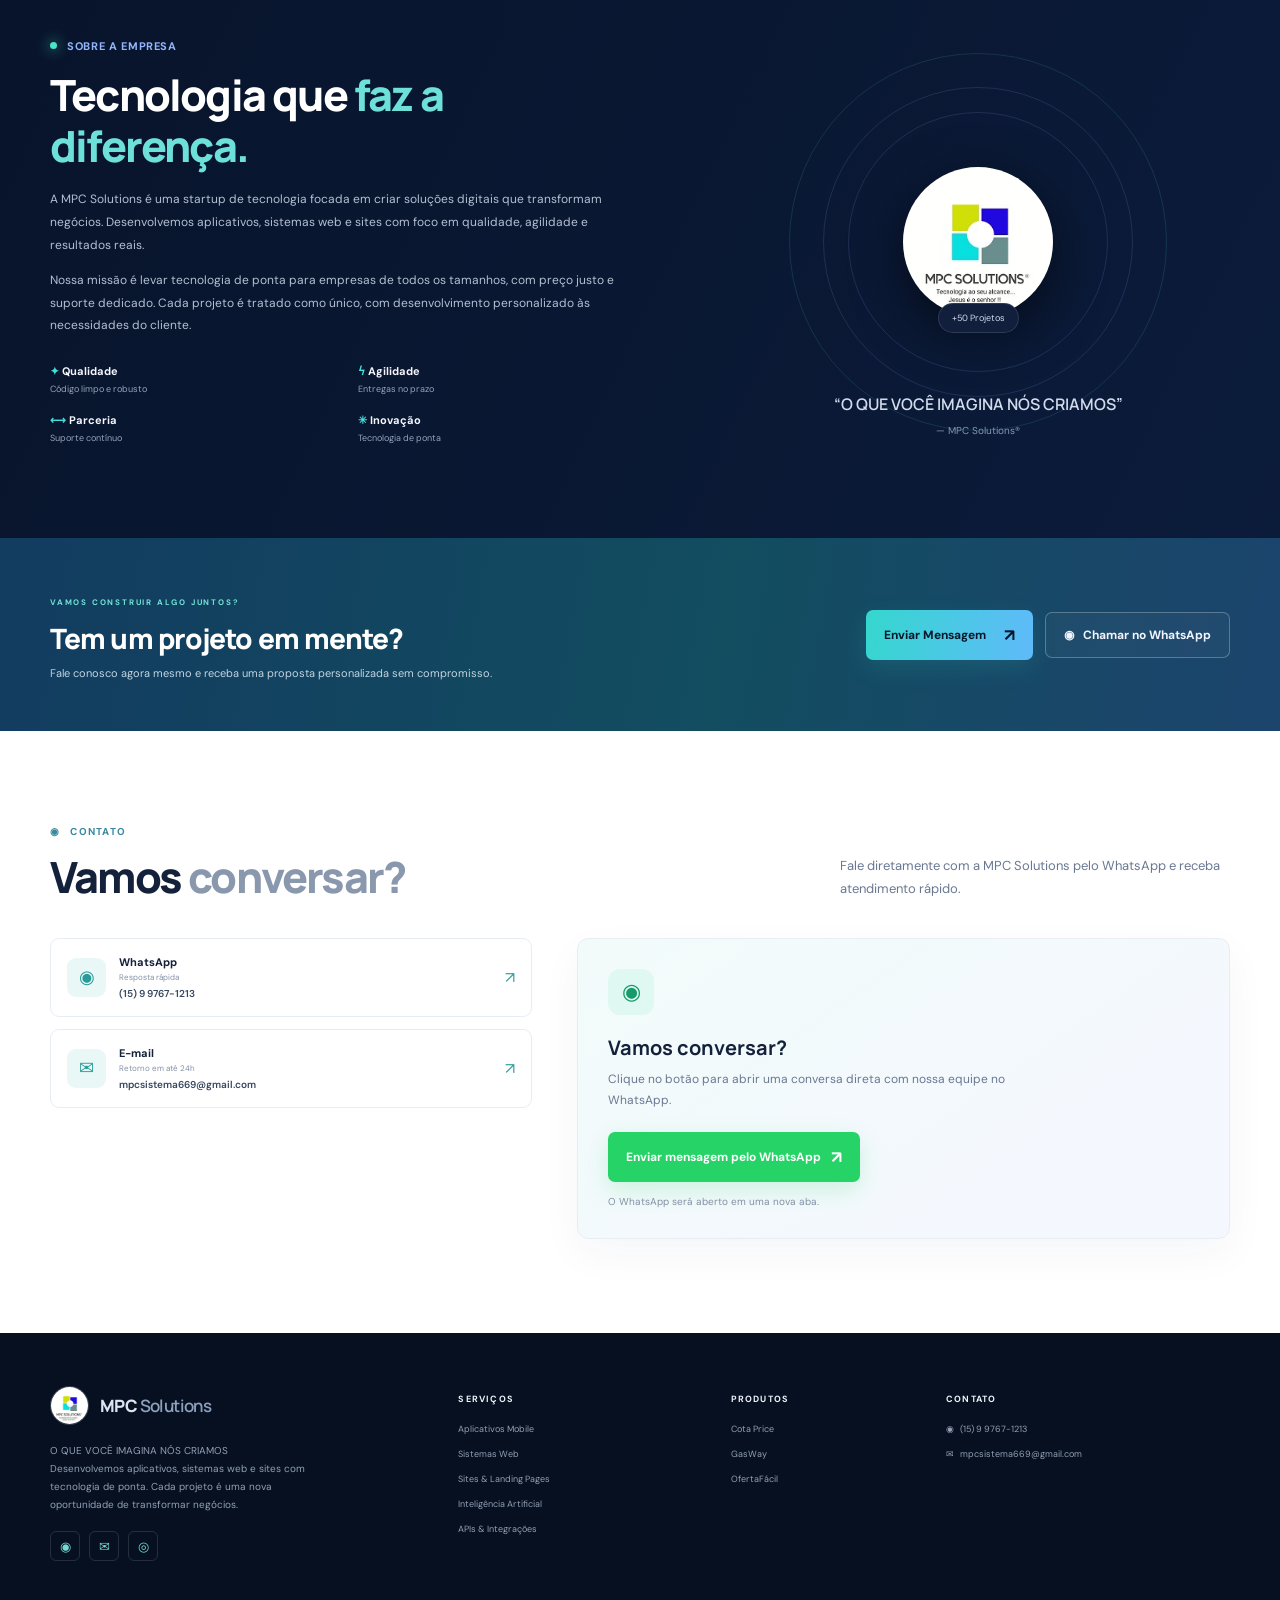
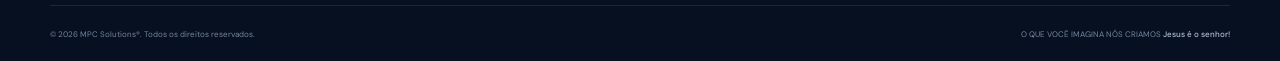
==== commit 8ec1b952: "Atualiza slogan da MPC Solutions" ====
--- a/index.html
+++ b/index.html
@@ -5,7 +5,7 @@
   <meta name="viewport" content="width=device-width, initial-scale=1">
   <meta name="theme-color" content="#071126">
   <meta name="description" content="A MPC Solutions transforma ideias em aplicativos, sistemas web e sites profissionais sob medida.">
-  <title>MPC Solutions | Tecnologia ao seu alcance</title>
+  <title>MPC Solutions | O QUE VOCÊ IMAGINA NÓS CRIAMOS</title>
   <link rel="icon" href="assets/images/logo-mpc.jpg">
   <link rel="preconnect" href="https://fonts.googleapis.com">
   <link rel="preconnect" href="https://fonts.gstatic.com" crossorigin>
@@ -39,11 +39,11 @@
       <article class="product-card product-reverse"><div class="product-visual visual-gas"><img src="assets/images/gasway.png" alt="GasWay - Aplicativo para Distribuidoras de Gás"></div><div class="product-copy"><span class="product-type">APLICATIVO MOBILE</span><h3>GasWay</h3><p>Eleve sua distribuidora de gás a um novo patamar! O GasWay automatiza a gestão de pedidos, rotas de entrega e controle total da operação, aumentando entregas e reduzindo custos.</p><ul><li>Gestão completa de pedidos em tempo real</li><li>Rotas otimizadas com mapas em tempo real</li><li>Acompanhamento de motoristas em tempo real</li><li>Teste grátis disponível</li></ul><div class="product-actions"><a class="button button-primary" href="produtos/gasway.html">Acessar Produto <span>↗</span></a><a class="button button-light" href="https://wa.me/5515997671213?text=Ol%C3%A1!%20Tenho%20interesse%20no%20GasWay." target="_blank" rel="noreferrer">Fale com a gente</a></div></div></article>
       <article class="product-card"><div class="product-visual visual-oferta"><img src="assets/images/ofertafacil.png" alt="OfertaFácil - Gestão de Pedidos via WhatsApp"></div><div class="product-copy"><span class="product-type">SISTEMA WEB + MOBILE</span><h3>OfertaFácil</h3><p>Pare de anotar pedidos no WhatsApp! Envie suas ofertas por link e receba pedidos organizados automaticamente. O cliente faz o pedido sozinho, sem erros, com tudo centralizado.</p><ul><li>Catálogo digital com link compartilhável</li><li>Painel para gerenciar pedidos e ofertas</li><li>Gere links por campanha e aumente pedidos</li><li>Funciona diretamente no WhatsApp</li></ul><div class="product-actions"><a class="button button-primary" href="produtos/oferta-facil.html">Acessar Produto <span>↗</span></a><a class="button button-light" href="https://wa.me/5515997671213?text=Quero%20saber%20mais%20sobre%20o%20OfertaF%C3%A1cil." target="_blank" rel="noreferrer">Fale com a gente</a></div></div></article>
     </div></section>
-    <section class="about section" id="sobre"><div class="container about-layout"><div class="about-copy"><div class="eyebrow"><span class="status-dot"></span> SOBRE A EMPRESA</div><h2>Tecnologia que <span>faz a diferença.</span></h2><p>A MPC Solutions é uma startup de tecnologia focada em criar soluções digitais que transformam negócios. Desenvolvemos aplicativos, sistemas web e sites com foco em qualidade, agilidade e resultados reais.</p><p>Nossa missão é levar tecnologia de ponta para empresas de todos os tamanhos, com preço justo e suporte dedicado. Cada projeto é tratado como único, com desenvolvimento personalizado às necessidades do cliente.</p><div class="values-grid"><div><b>✦ Qualidade</b><span>Código limpo e robusto</span></div><div><b>ϟ Agilidade</b><span>Entregas no prazo</span></div><div><b>⟷ Parceria</b><span>Suporte contínuo</span></div><div><b>✳ Inovação</b><span>Tecnologia de ponta</span></div></div></div><div class="about-visual"><div class="about-ring"></div><div class="about-logo"><img src="assets/images/logo-mpc.jpg" alt="MPC Solutions – Logotipo"><span>+50 Projetos</span></div><blockquote>“Tecnologia ao seu alcance...”<cite>— MPC Solutions®</cite></blockquote></div></div></section>
+    <section class="about section" id="sobre"><div class="container about-layout"><div class="about-copy"><div class="eyebrow"><span class="status-dot"></span> SOBRE A EMPRESA</div><h2>Tecnologia que <span>faz a diferença.</span></h2><p>A MPC Solutions é uma startup de tecnologia focada em criar soluções digitais que transformam negócios. Desenvolvemos aplicativos, sistemas web e sites com foco em qualidade, agilidade e resultados reais.</p><p>Nossa missão é levar tecnologia de ponta para empresas de todos os tamanhos, com preço justo e suporte dedicado. Cada projeto é tratado como único, com desenvolvimento personalizado às necessidades do cliente.</p><div class="values-grid"><div><b>✦ Qualidade</b><span>Código limpo e robusto</span></div><div><b>ϟ Agilidade</b><span>Entregas no prazo</span></div><div><b>⟷ Parceria</b><span>Suporte contínuo</span></div><div><b>✳ Inovação</b><span>Tecnologia de ponta</span></div></div></div><div class="about-visual"><div class="about-ring"></div><div class="about-logo"><img src="assets/images/logo-mpc.jpg" alt="MPC Solutions – Logotipo"><span>+50 Projetos</span></div><blockquote>“O QUE VOCÊ IMAGINA NÓS CRIAMOS”<cite>— MPC Solutions®</cite></blockquote></div></div></section>
     <section class="project-cta"><div class="container cta-layout"><div><span>VAMOS CONSTRUIR ALGO JUNTOS?</span><h2>Tem um projeto em mente?</h2><p>Fale conosco agora mesmo e receba uma proposta personalizada sem compromisso.</p></div><div class="cta-actions"><a class="button button-primary" href="#contato">Enviar Mensagem <span>↗</span></a><a class="button button-ghost" href="https://wa.me/5515997671213?text=Ol%C3%A1!%20Gostaria%20de%20solicitar%20um%20or%C3%A7amento." target="_blank" rel="noreferrer">◉ &nbsp; Chamar no WhatsApp</a></div></div></section>
     <section class="contact section" id="contato"><div class="container"><div class="section-heading"><div><div class="eyebrow dark-eyebrow">◉ &nbsp; CONTATO</div><h2>Vamos <span>conversar?</span></h2></div><p>Fale diretamente com a MPC Solutions pelo WhatsApp e receba atendimento rápido.</p></div><div class="contact-layout"><div class="contact-details"><a href="https://wa.me/5515997671213" target="_blank" rel="noopener noreferrer"><span class="contact-icon">◉</span><span><b>WhatsApp</b><small>Resposta rápida</small><strong>(15) 9 9767-1213</strong></span><i>↗</i></a><a href="mailto:mpcsistema669@gmail.com"><span class="contact-icon">✉</span><span><b>E-mail</b><small>Retorno em até 24h</small><strong>mpcsistema669@gmail.com</strong></span><i>↗</i></a></div><div class="contact-whatsapp-card"><span class="contact-whatsapp-icon" aria-hidden="true">◉</span><h3>Vamos conversar?</h3><p>Clique no botão para abrir uma conversa direta com nossa equipe no WhatsApp.</p><a class="button button-primary" href="https://wa.me/5515997671213?text=Ol%C3%A1%21%20Vim%20pelo%20site%20da%20MPC%20Solutions%20e%20gostaria%20de%20falar%20sobre%20um%20projeto." target="_blank" rel="noopener noreferrer">Enviar mensagem pelo WhatsApp <span>↗</span></a><small>O WhatsApp será aberto em uma nova aba.</small></div></div></div></section>
   </main>
-  <footer class="site-footer"><div class="container footer-grid"><div class="footer-about"><a class="brand footer-brand" href="#home"><img src="assets/images/logo-mpc.jpg" alt=""><span>MPC <b>Solutions</b></span></a><p>Tecnologia ao seu alcance.<br>Desenvolvemos aplicativos, sistemas web e sites com tecnologia de ponta. Cada projeto é uma nova oportunidade de transformar negócios.</p><div class="social-links"><a aria-label="WhatsApp" href="https://wa.me/5515997671213">◉</a><a aria-label="E-mail" href="mailto:mpcsistema669@gmail.com">✉</a><a aria-label="Site" href="https://mpcsolutions.com.br/">◎</a></div></div><div><h3>SERVIÇOS</h3><a href="#servicos">Aplicativos Mobile</a><a href="#servicos">Sistemas Web</a><a href="#servicos">Sites &amp; Landing Pages</a><a href="#servicos">Inteligência Artificial</a><a href="#servicos">APIs &amp; Integrações</a></div><div><h3>PRODUTOS</h3><a href="#produtos">Cota Price</a><a href="#produtos">GasWay</a><a href="#produtos">OfertaFácil</a></div><div><h3>CONTATO</h3><a href="https://wa.me/5515997671213">◉ &nbsp; (15) 9 9767-1213</a><a href="mailto:mpcsistema669@gmail.com">✉ &nbsp; mpcsistema669@gmail.com</a></div></div><div class="container footer-bottom"><span>© <span id="year"></span> MPC Solutions®. Todos os direitos reservados.</span><span>Tecnologia ao seu alcance... <b>Jesus é o senhor!</b></span></div></footer>
+  <footer class="site-footer"><div class="container footer-grid"><div class="footer-about"><a class="brand footer-brand" href="#home"><img src="assets/images/logo-mpc.jpg" alt=""><span>MPC <b>Solutions</b></span></a><p>O QUE VOCÊ IMAGINA NÓS CRIAMOS<br>Desenvolvemos aplicativos, sistemas web e sites com tecnologia de ponta. Cada projeto é uma nova oportunidade de transformar negócios.</p><div class="social-links"><a aria-label="WhatsApp" href="https://wa.me/5515997671213">◉</a><a aria-label="E-mail" href="mailto:mpcsistema669@gmail.com">✉</a><a aria-label="Site" href="https://mpcsolutions.com.br/">◎</a></div></div><div><h3>SERVIÇOS</h3><a href="#servicos">Aplicativos Mobile</a><a href="#servicos">Sistemas Web</a><a href="#servicos">Sites &amp; Landing Pages</a><a href="#servicos">Inteligência Artificial</a><a href="#servicos">APIs &amp; Integrações</a></div><div><h3>PRODUTOS</h3><a href="#produtos">Cota Price</a><a href="#produtos">GasWay</a><a href="#produtos">OfertaFácil</a></div><div><h3>CONTATO</h3><a href="https://wa.me/5515997671213">◉ &nbsp; (15) 9 9767-1213</a><a href="mailto:mpcsistema669@gmail.com">✉ &nbsp; mpcsistema669@gmail.com</a></div></div><div class="container footer-bottom"><span>© <span id="year"></span> MPC Solutions®. Todos os direitos reservados.</span><span>O QUE VOCÊ IMAGINA NÓS CRIAMOS <b>Jesus é o senhor!</b></span></div></footer>
   <a class="floating-whatsapp" href="https://wa.me/5515997671213?text=Ol%C3%A1!%20Vim%20pelo%20site%20e%20gostaria%20de%20mais%20informa%C3%A7%C3%B5es." target="_blank" rel="noreferrer" aria-label="Falar no WhatsApp">◉</a>
   <script src="script.js"></script>
 </body>
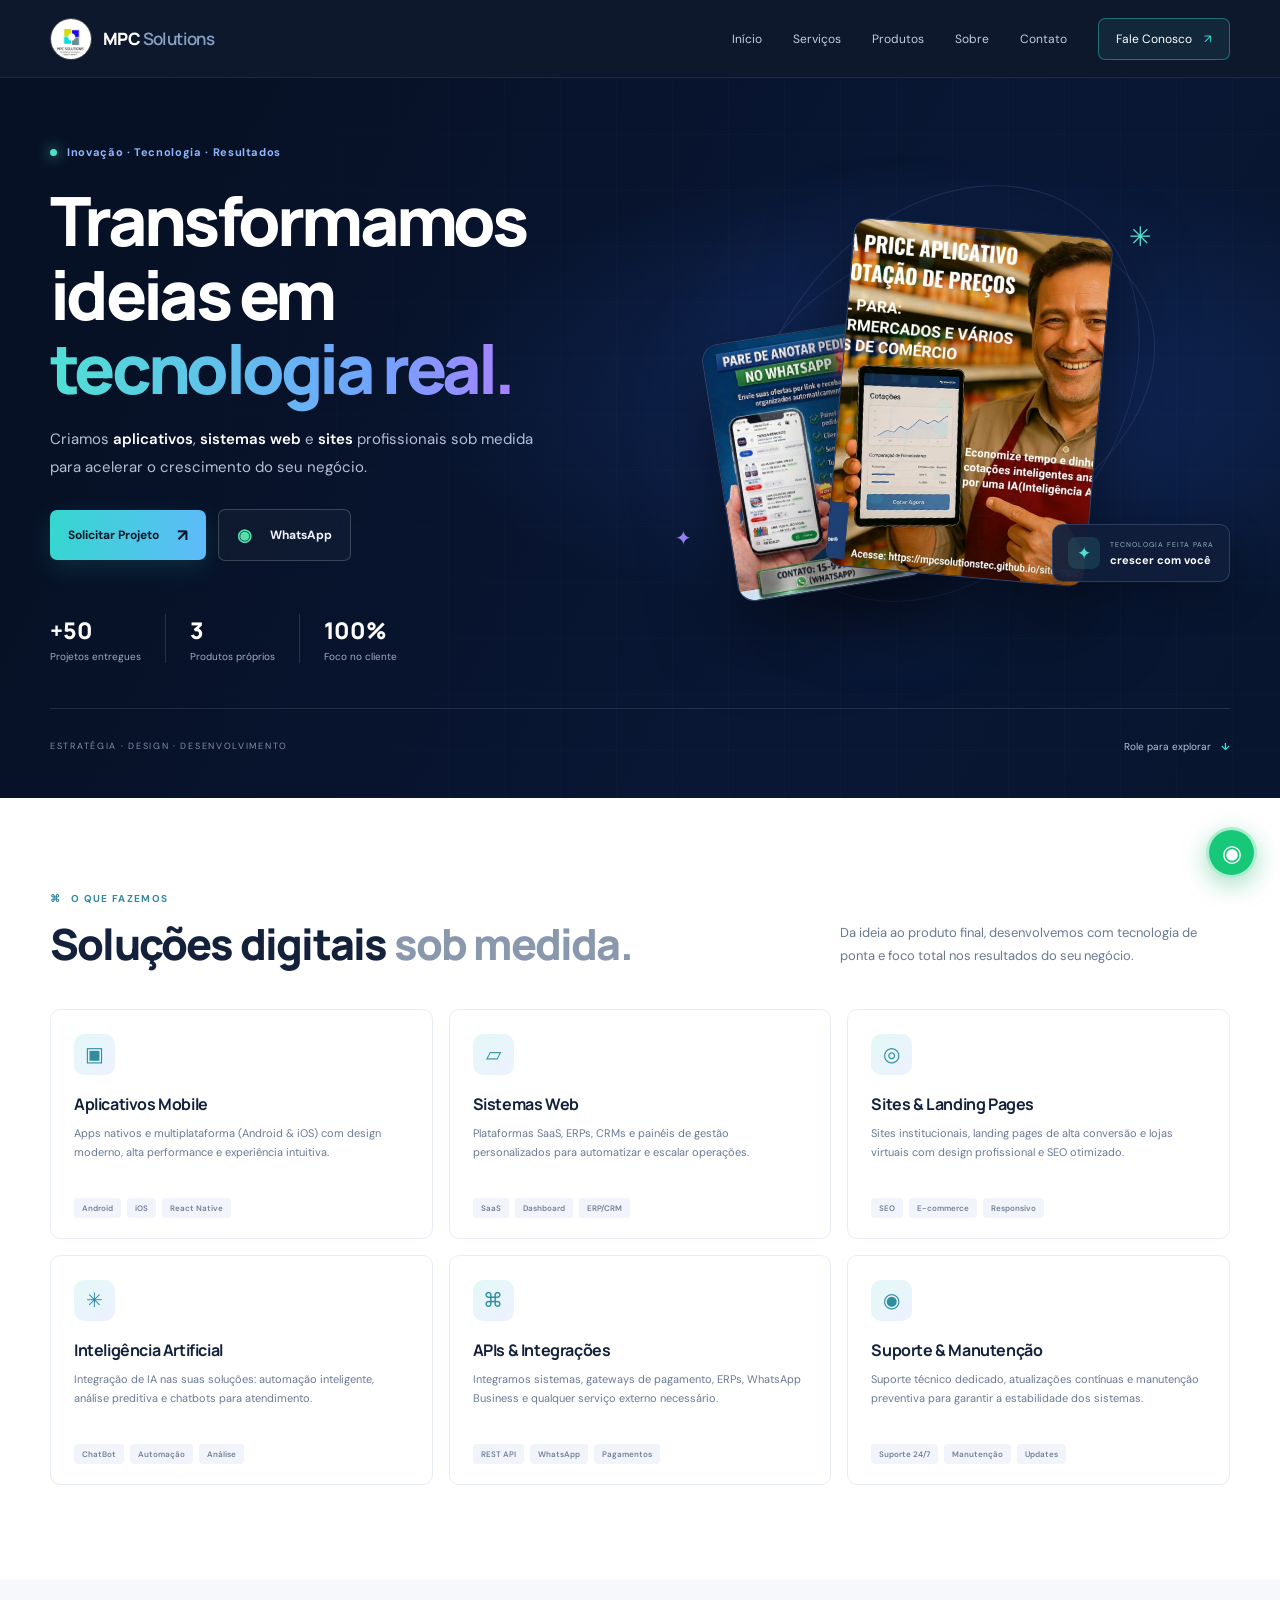
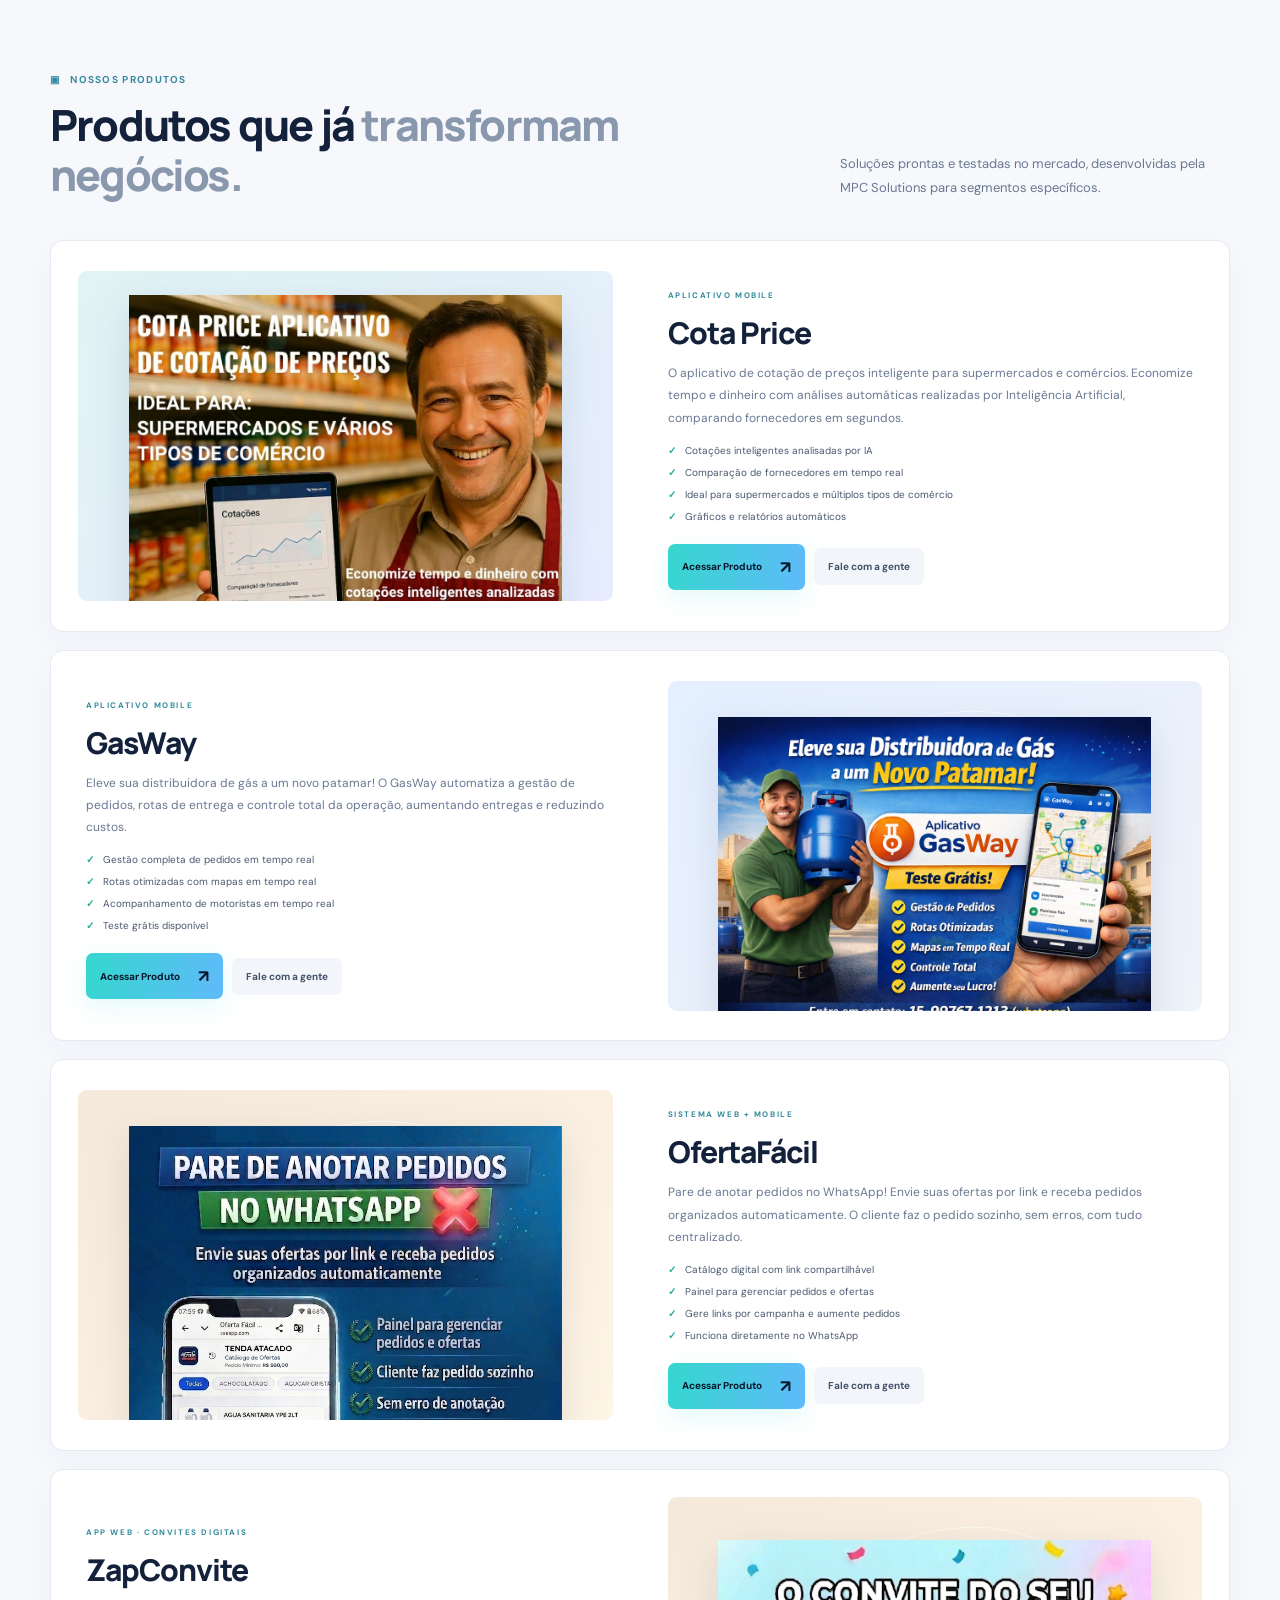
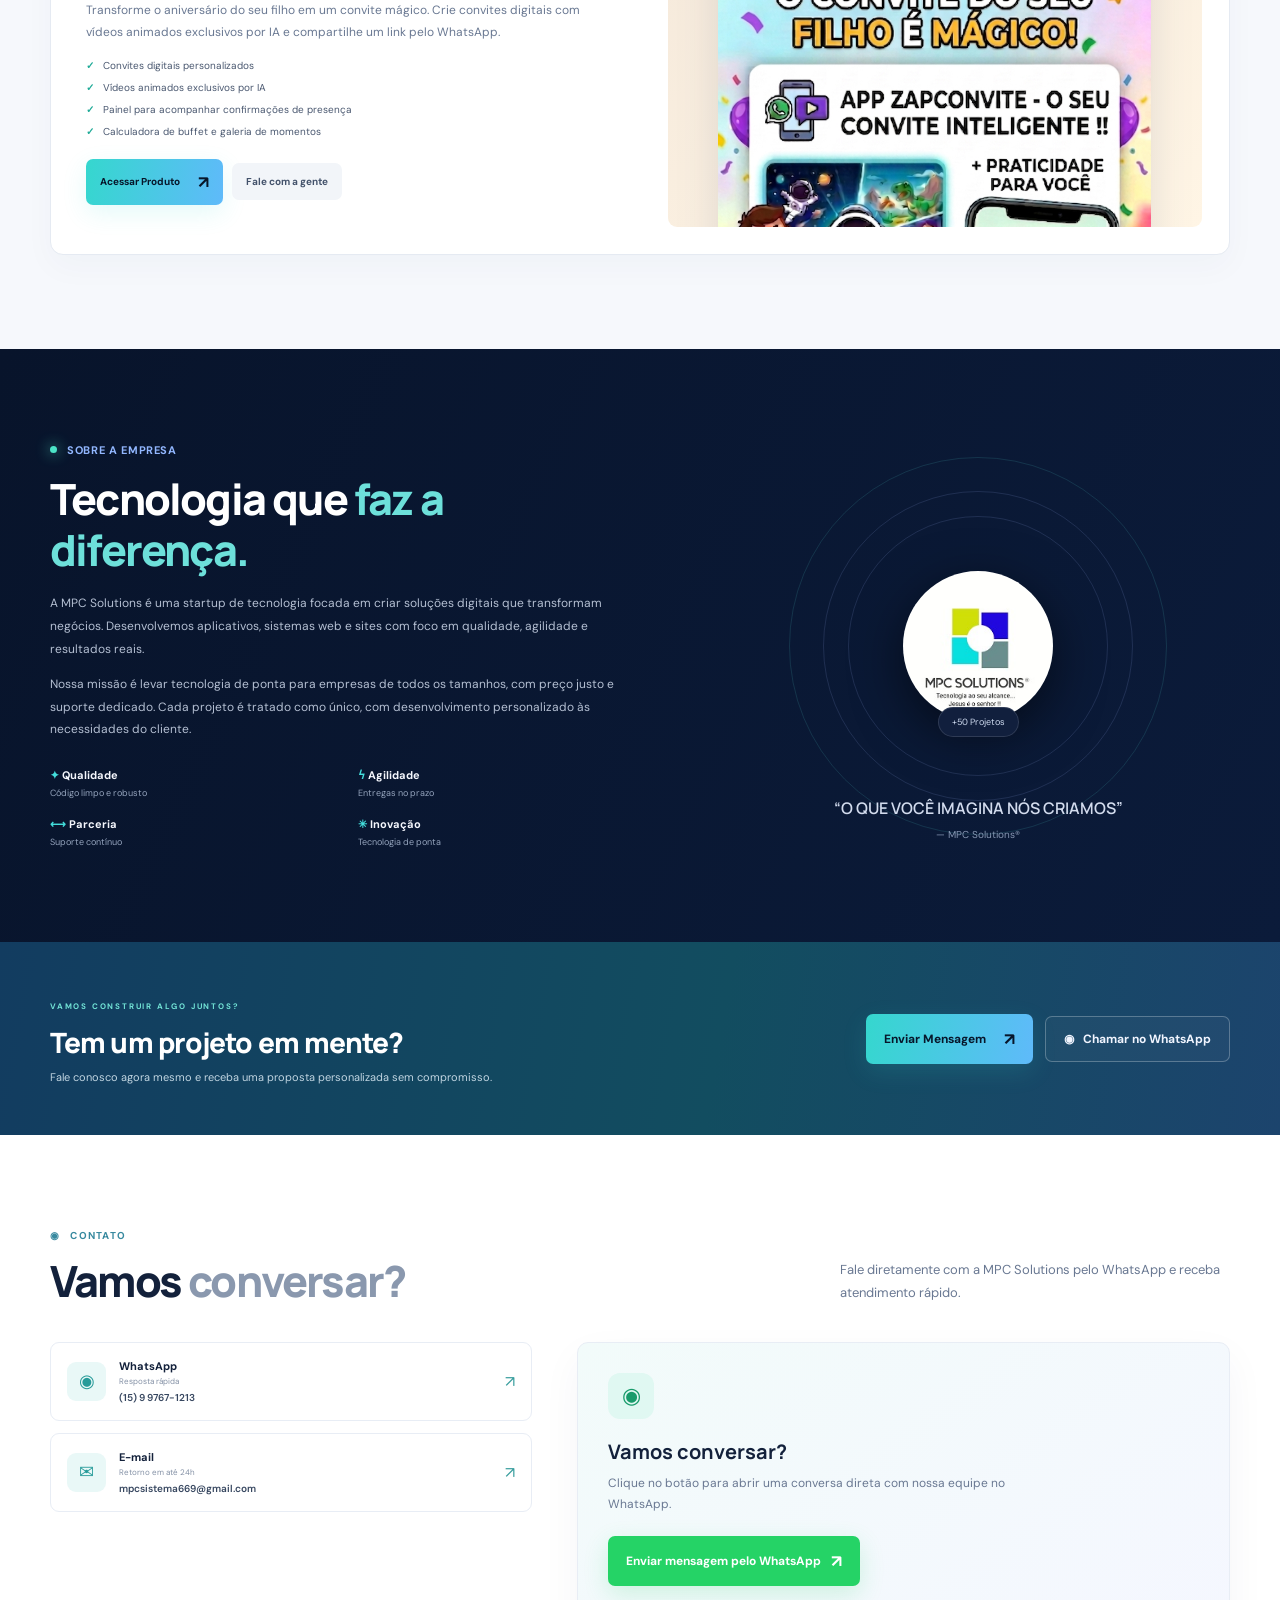
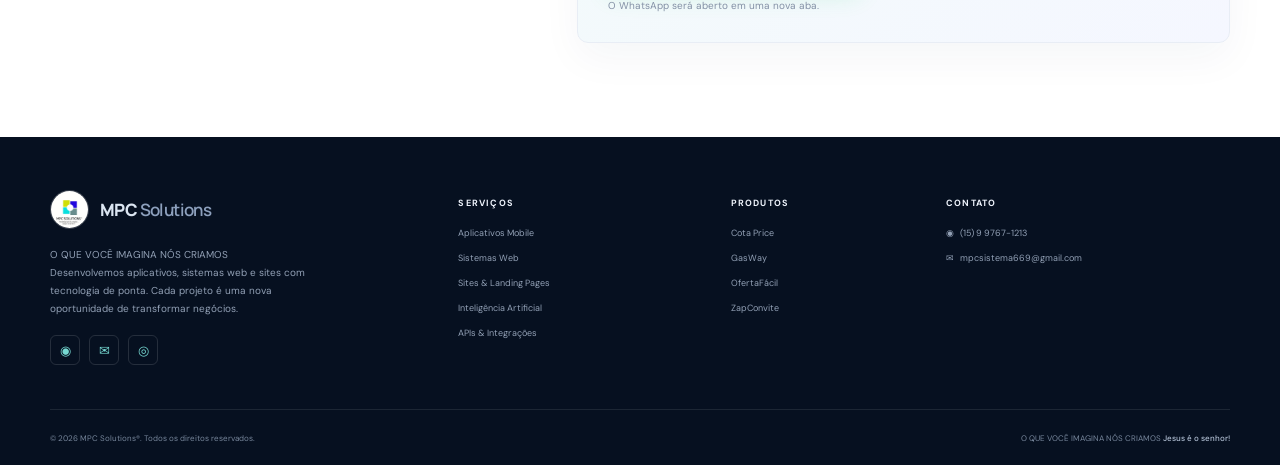
==== commit d6efa097: "Adiciona produto ZapConvite" ====
--- a/index.html
+++ b/index.html
@@ -38,12 +38,13 @@
       <article class="product-card"><div class="product-visual visual-cota"><img src="assets/images/cotaprice-facebook.jpg" alt="Cota Price - Aplicativo de Cotação de Preços para Supermercados"></div><div class="product-copy"><span class="product-type">APLICATIVO MOBILE</span><h3>Cota Price</h3><p>O aplicativo de cotação de preços inteligente para supermercados e comércios. Economize tempo e dinheiro com análises automáticas realizadas por Inteligência Artificial, comparando fornecedores em segundos.</p><ul><li>Cotações inteligentes analisadas por IA</li><li>Comparação de fornecedores em tempo real</li><li>Ideal para supermercados e múltiplos tipos de comércio</li><li>Gráficos e relatórios automáticos</li></ul><div class="product-actions"><a class="button button-primary" href="produtos/cota-price.html">Acessar Produto <span>↗</span></a><a class="button button-light" href="https://wa.me/5515997671213?text=Ol%C3%A1!%20Tenho%20interesse%20no%20Cota%20Price." target="_blank" rel="noreferrer">Fale com a gente</a></div></div></article>
       <article class="product-card product-reverse"><div class="product-visual visual-gas"><img src="assets/images/gasway.png" alt="GasWay - Aplicativo para Distribuidoras de Gás"></div><div class="product-copy"><span class="product-type">APLICATIVO MOBILE</span><h3>GasWay</h3><p>Eleve sua distribuidora de gás a um novo patamar! O GasWay automatiza a gestão de pedidos, rotas de entrega e controle total da operação, aumentando entregas e reduzindo custos.</p><ul><li>Gestão completa de pedidos em tempo real</li><li>Rotas otimizadas com mapas em tempo real</li><li>Acompanhamento de motoristas em tempo real</li><li>Teste grátis disponível</li></ul><div class="product-actions"><a class="button button-primary" href="produtos/gasway.html">Acessar Produto <span>↗</span></a><a class="button button-light" href="https://wa.me/5515997671213?text=Ol%C3%A1!%20Tenho%20interesse%20no%20GasWay." target="_blank" rel="noreferrer">Fale com a gente</a></div></div></article>
       <article class="product-card"><div class="product-visual visual-oferta"><img src="assets/images/ofertafacil.png" alt="OfertaFácil - Gestão de Pedidos via WhatsApp"></div><div class="product-copy"><span class="product-type">SISTEMA WEB + MOBILE</span><h3>OfertaFácil</h3><p>Pare de anotar pedidos no WhatsApp! Envie suas ofertas por link e receba pedidos organizados automaticamente. O cliente faz o pedido sozinho, sem erros, com tudo centralizado.</p><ul><li>Catálogo digital com link compartilhável</li><li>Painel para gerenciar pedidos e ofertas</li><li>Gere links por campanha e aumente pedidos</li><li>Funciona diretamente no WhatsApp</li></ul><div class="product-actions"><a class="button button-primary" href="produtos/oferta-facil.html">Acessar Produto <span>↗</span></a><a class="button button-light" href="https://wa.me/5515997671213?text=Quero%20saber%20mais%20sobre%20o%20OfertaF%C3%A1cil." target="_blank" rel="noreferrer">Fale com a gente</a></div></div></article>
+      <article class="product-card product-reverse"><div class="product-visual visual-oferta"><img src="assets/images/zapconvite.png" alt="ZapConvite — convite digital infantil com vídeos animados e confirmação de presença"></div><div class="product-copy"><span class="product-type">APP WEB · CONVITES DIGITAIS</span><h3>ZapConvite</h3><p>Transforme o aniversário do seu filho em um convite mágico. Crie convites digitais com vídeos animados exclusivos por IA e compartilhe um link pelo WhatsApp.</p><ul><li>Convites digitais personalizados</li><li>Vídeos animados exclusivos por IA</li><li>Painel para acompanhar confirmações de presença</li><li>Calculadora de buffet e galeria de momentos</li></ul><div class="product-actions"><a class="button button-primary" href="produtos/zapconvite.html">Acessar Produto <span>↗</span></a><a class="button button-light" href="https://wa.me/5515997671213?text=Ol%C3%A1%21%20Tenho%20interesse%20no%20ZapConvite." target="_blank" rel="noopener noreferrer">Fale com a gente</a></div></div></article>
     </div></section>
     <section class="about section" id="sobre"><div class="container about-layout"><div class="about-copy"><div class="eyebrow"><span class="status-dot"></span> SOBRE A EMPRESA</div><h2>Tecnologia que <span>faz a diferença.</span></h2><p>A MPC Solutions é uma startup de tecnologia focada em criar soluções digitais que transformam negócios. Desenvolvemos aplicativos, sistemas web e sites com foco em qualidade, agilidade e resultados reais.</p><p>Nossa missão é levar tecnologia de ponta para empresas de todos os tamanhos, com preço justo e suporte dedicado. Cada projeto é tratado como único, com desenvolvimento personalizado às necessidades do cliente.</p><div class="values-grid"><div><b>✦ Qualidade</b><span>Código limpo e robusto</span></div><div><b>ϟ Agilidade</b><span>Entregas no prazo</span></div><div><b>⟷ Parceria</b><span>Suporte contínuo</span></div><div><b>✳ Inovação</b><span>Tecnologia de ponta</span></div></div></div><div class="about-visual"><div class="about-ring"></div><div class="about-logo"><img src="assets/images/logo-mpc.jpg" alt="MPC Solutions – Logotipo"><span>+50 Projetos</span></div><blockquote>“O QUE VOCÊ IMAGINA NÓS CRIAMOS”<cite>— MPC Solutions®</cite></blockquote></div></div></section>
     <section class="project-cta"><div class="container cta-layout"><div><span>VAMOS CONSTRUIR ALGO JUNTOS?</span><h2>Tem um projeto em mente?</h2><p>Fale conosco agora mesmo e receba uma proposta personalizada sem compromisso.</p></div><div class="cta-actions"><a class="button button-primary" href="#contato">Enviar Mensagem <span>↗</span></a><a class="button button-ghost" href="https://wa.me/5515997671213?text=Ol%C3%A1!%20Gostaria%20de%20solicitar%20um%20or%C3%A7amento." target="_blank" rel="noreferrer">◉ &nbsp; Chamar no WhatsApp</a></div></div></section>
     <section class="contact section" id="contato"><div class="container"><div class="section-heading"><div><div class="eyebrow dark-eyebrow">◉ &nbsp; CONTATO</div><h2>Vamos <span>conversar?</span></h2></div><p>Fale diretamente com a MPC Solutions pelo WhatsApp e receba atendimento rápido.</p></div><div class="contact-layout"><div class="contact-details"><a href="https://wa.me/5515997671213" target="_blank" rel="noopener noreferrer"><span class="contact-icon">◉</span><span><b>WhatsApp</b><small>Resposta rápida</small><strong>(15) 9 9767-1213</strong></span><i>↗</i></a><a href="mailto:mpcsistema669@gmail.com"><span class="contact-icon">✉</span><span><b>E-mail</b><small>Retorno em até 24h</small><strong>mpcsistema669@gmail.com</strong></span><i>↗</i></a></div><div class="contact-whatsapp-card"><span class="contact-whatsapp-icon" aria-hidden="true">◉</span><h3>Vamos conversar?</h3><p>Clique no botão para abrir uma conversa direta com nossa equipe no WhatsApp.</p><a class="button button-primary" href="https://wa.me/5515997671213?text=Ol%C3%A1%21%20Vim%20pelo%20site%20da%20MPC%20Solutions%20e%20gostaria%20de%20falar%20sobre%20um%20projeto." target="_blank" rel="noopener noreferrer">Enviar mensagem pelo WhatsApp <span>↗</span></a><small>O WhatsApp será aberto em uma nova aba.</small></div></div></div></section>
   </main>
-  <footer class="site-footer"><div class="container footer-grid"><div class="footer-about"><a class="brand footer-brand" href="#home"><img src="assets/images/logo-mpc.jpg" alt=""><span>MPC <b>Solutions</b></span></a><p>O QUE VOCÊ IMAGINA NÓS CRIAMOS<br>Desenvolvemos aplicativos, sistemas web e sites com tecnologia de ponta. Cada projeto é uma nova oportunidade de transformar negócios.</p><div class="social-links"><a aria-label="WhatsApp" href="https://wa.me/5515997671213">◉</a><a aria-label="E-mail" href="mailto:mpcsistema669@gmail.com">✉</a><a aria-label="Site" href="https://mpcsolutions.com.br/">◎</a></div></div><div><h3>SERVIÇOS</h3><a href="#servicos">Aplicativos Mobile</a><a href="#servicos">Sistemas Web</a><a href="#servicos">Sites &amp; Landing Pages</a><a href="#servicos">Inteligência Artificial</a><a href="#servicos">APIs &amp; Integrações</a></div><div><h3>PRODUTOS</h3><a href="#produtos">Cota Price</a><a href="#produtos">GasWay</a><a href="#produtos">OfertaFácil</a></div><div><h3>CONTATO</h3><a href="https://wa.me/5515997671213">◉ &nbsp; (15) 9 9767-1213</a><a href="mailto:mpcsistema669@gmail.com">✉ &nbsp; mpcsistema669@gmail.com</a></div></div><div class="container footer-bottom"><span>© <span id="year"></span> MPC Solutions®. Todos os direitos reservados.</span><span>O QUE VOCÊ IMAGINA NÓS CRIAMOS <b>Jesus é o senhor!</b></span></div></footer>
+  <footer class="site-footer"><div class="container footer-grid"><div class="footer-about"><a class="brand footer-brand" href="#home"><img src="assets/images/logo-mpc.jpg" alt=""><span>MPC <b>Solutions</b></span></a><p>O QUE VOCÊ IMAGINA NÓS CRIAMOS<br>Desenvolvemos aplicativos, sistemas web e sites com tecnologia de ponta. Cada projeto é uma nova oportunidade de transformar negócios.</p><div class="social-links"><a aria-label="WhatsApp" href="https://wa.me/5515997671213">◉</a><a aria-label="E-mail" href="mailto:mpcsistema669@gmail.com">✉</a><a aria-label="Site" href="https://mpcsolutions.com.br/">◎</a></div></div><div><h3>SERVIÇOS</h3><a href="#servicos">Aplicativos Mobile</a><a href="#servicos">Sistemas Web</a><a href="#servicos">Sites &amp; Landing Pages</a><a href="#servicos">Inteligência Artificial</a><a href="#servicos">APIs &amp; Integrações</a></div><div><h3>PRODUTOS</h3><a href="#produtos">Cota Price</a><a href="#produtos">GasWay</a><a href="#produtos">OfertaFácil</a><a href="produtos/zapconvite.html">ZapConvite</a></div><div><h3>CONTATO</h3><a href="https://wa.me/5515997671213">◉ &nbsp; (15) 9 9767-1213</a><a href="mailto:mpcsistema669@gmail.com">✉ &nbsp; mpcsistema669@gmail.com</a></div></div><div class="container footer-bottom"><span>© <span id="year"></span> MPC Solutions®. Todos os direitos reservados.</span><span>O QUE VOCÊ IMAGINA NÓS CRIAMOS <b>Jesus é o senhor!</b></span></div></footer>
   <a class="floating-whatsapp" href="https://wa.me/5515997671213?text=Ol%C3%A1!%20Vim%20pelo%20site%20e%20gostaria%20de%20mais%20informa%C3%A7%C3%B5es." target="_blank" rel="noreferrer" aria-label="Falar no WhatsApp">◉</a>
   <script src="script.js"></script>
 </body>
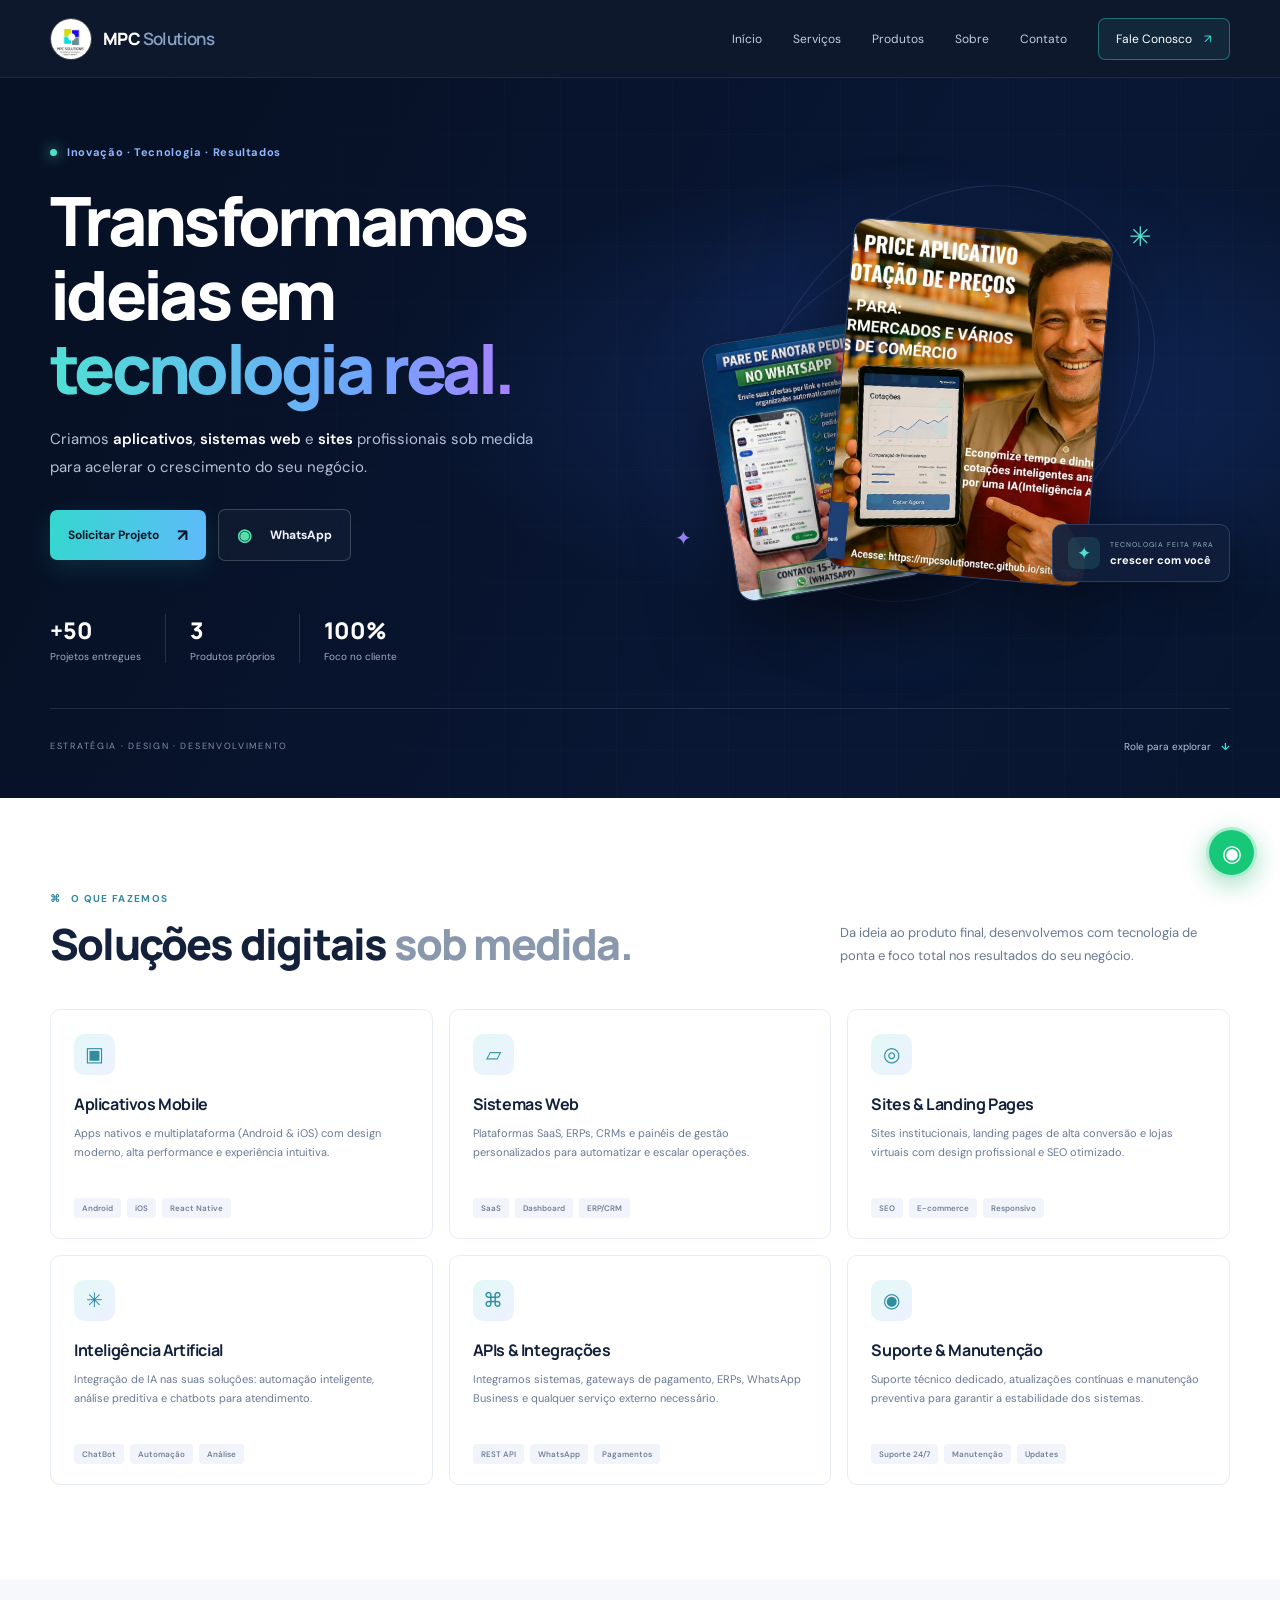
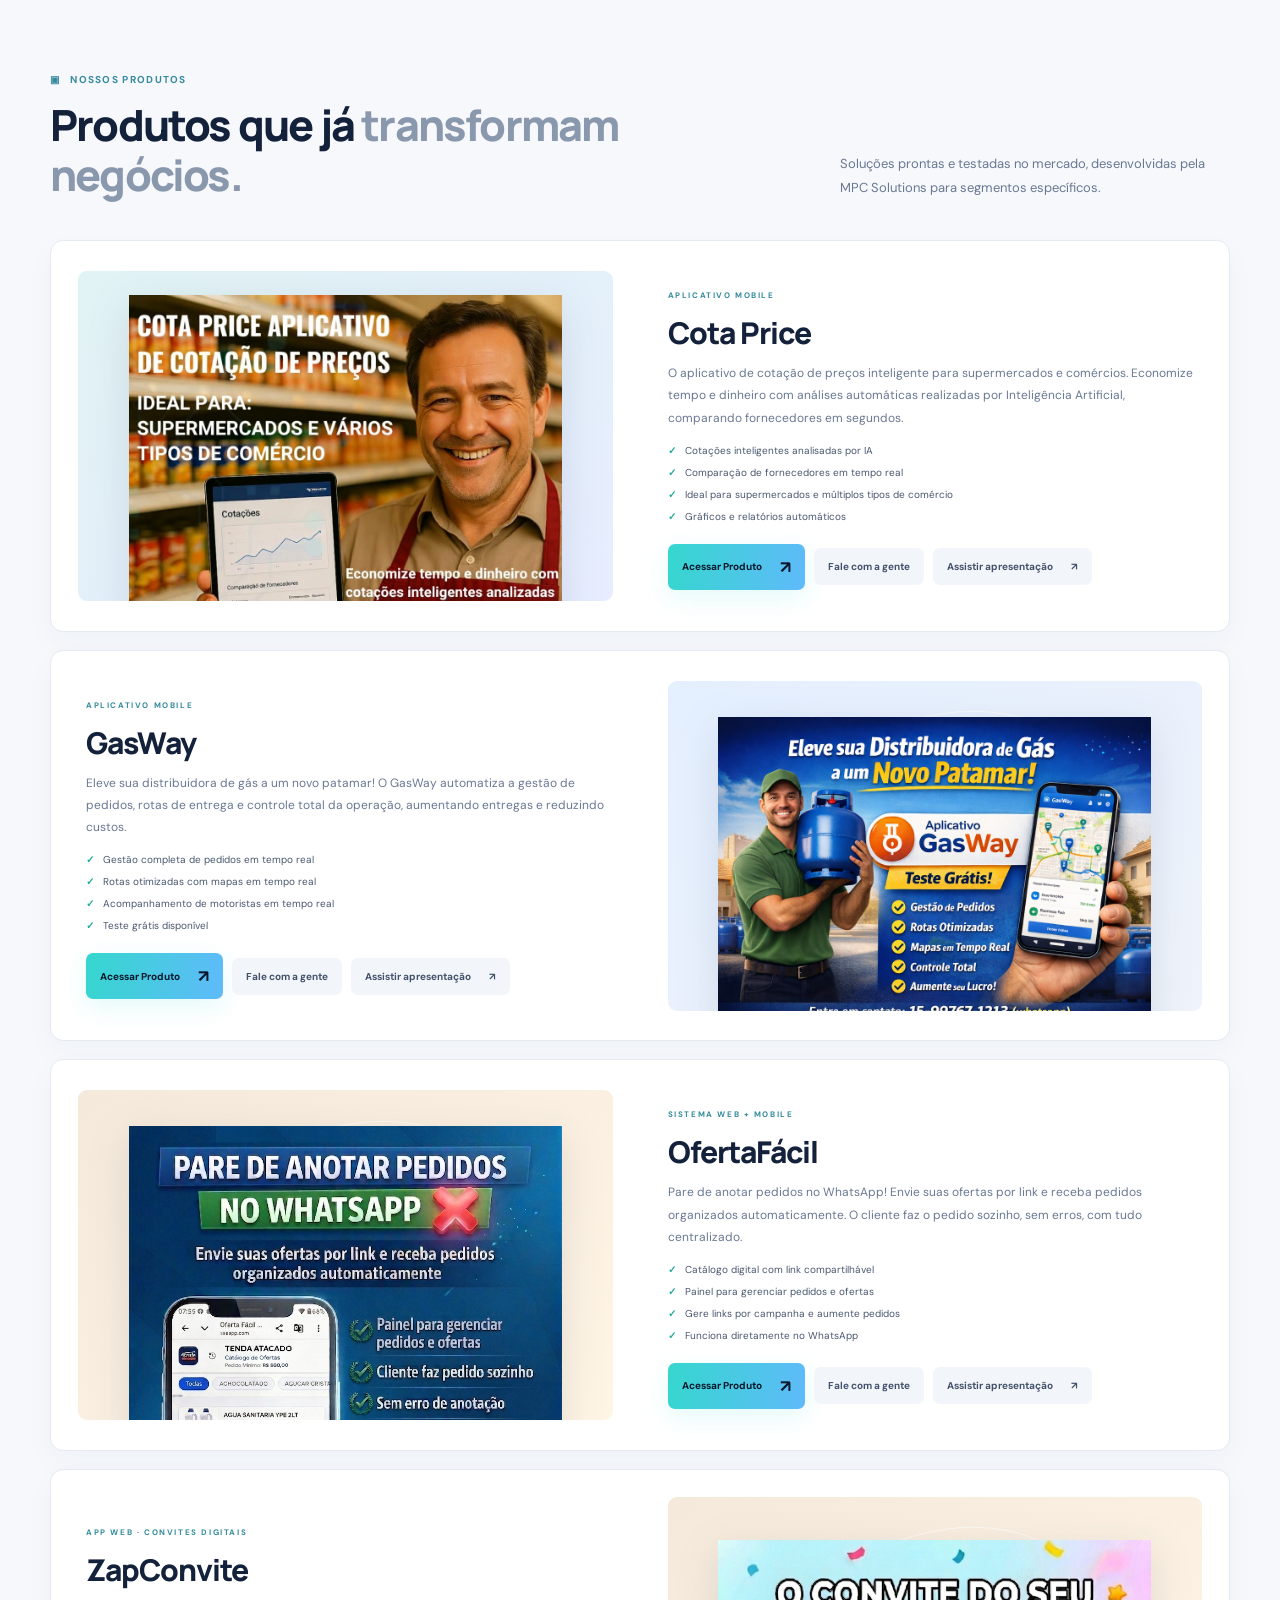
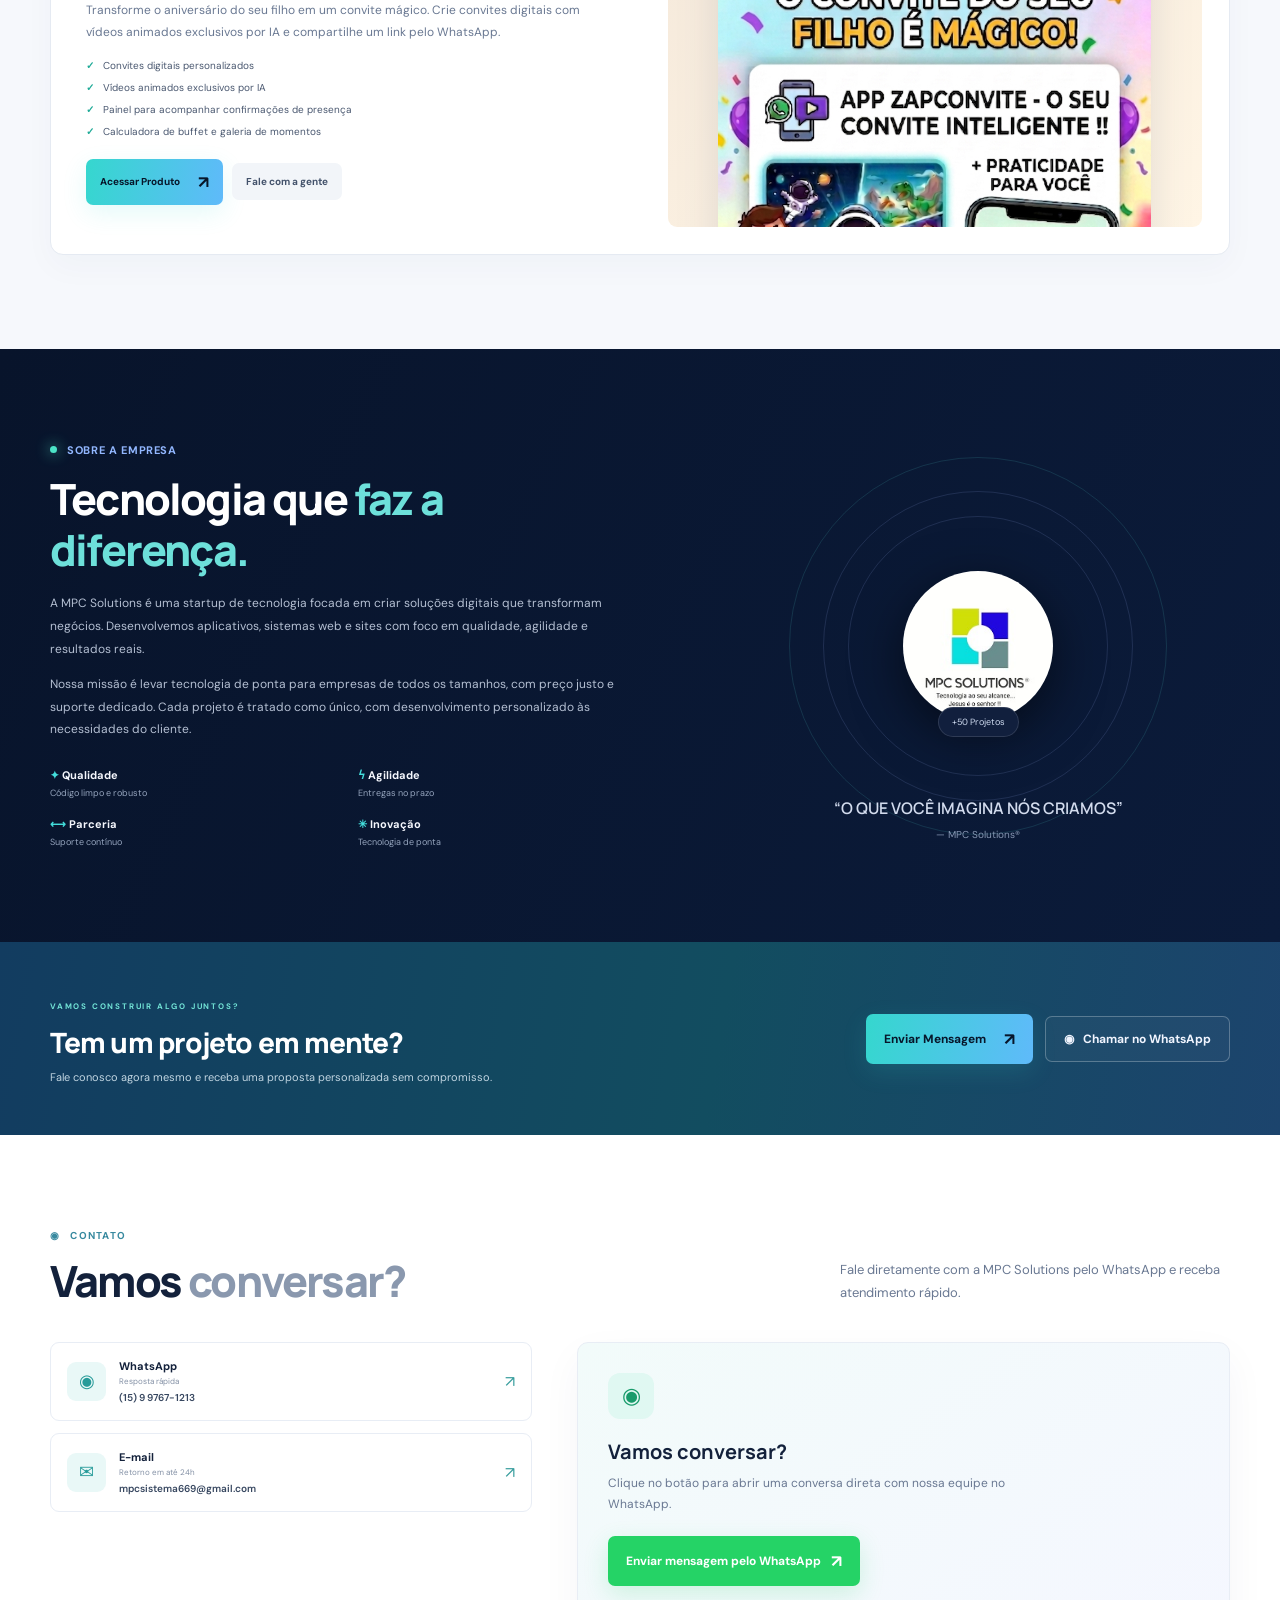
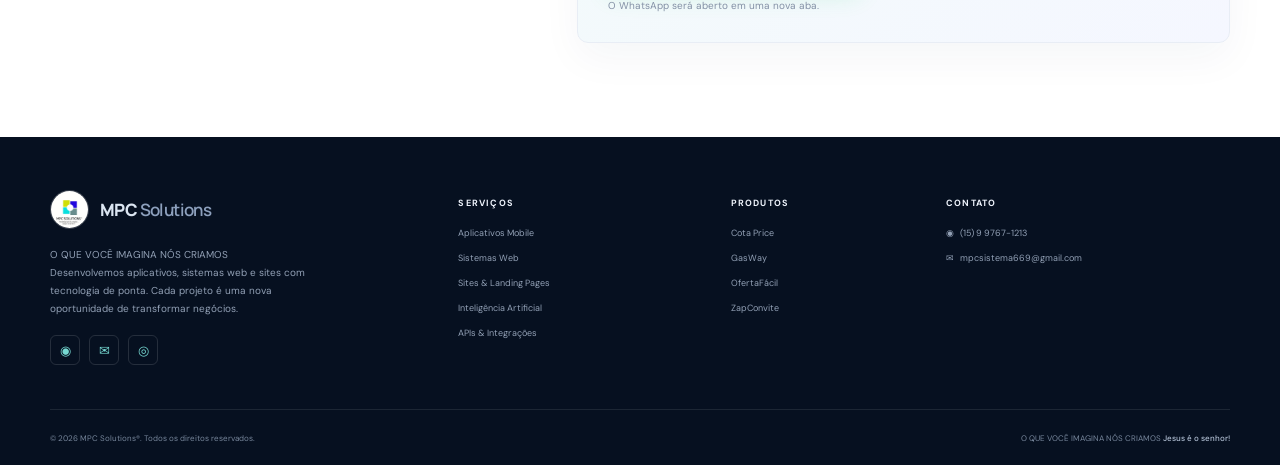
==== commit 1b07e93b: "Adiciona vídeos de apresentação dos produtos" ====
--- a/index.html
+++ b/index.html
@@ -35,9 +35,9 @@
       <div class="service-grid"><article class="service-card"><div class="service-icon">▣</div><h3>Aplicativos Mobile</h3><p>Apps nativos e multiplataforma (Android &amp; iOS) com design moderno, alta performance e experiência intuitiva.</p><div class="tags"><span>Android</span><span>iOS</span><span>React Native</span></div></article><article class="service-card"><div class="service-icon">▱</div><h3>Sistemas Web</h3><p>Plataformas SaaS, ERPs, CRMs e painéis de gestão personalizados para automatizar e escalar operações.</p><div class="tags"><span>SaaS</span><span>Dashboard</span><span>ERP/CRM</span></div></article><article class="service-card"><div class="service-icon">◎</div><h3>Sites &amp; Landing Pages</h3><p>Sites institucionais, landing pages de alta conversão e lojas virtuais com design profissional e SEO otimizado.</p><div class="tags"><span>SEO</span><span>E-commerce</span><span>Responsivo</span></div></article><article class="service-card"><div class="service-icon">✳</div><h3>Inteligência Artificial</h3><p>Integração de IA nas suas soluções: automação inteligente, análise preditiva e chatbots para atendimento.</p><div class="tags"><span>ChatBot</span><span>Automação</span><span>Análise</span></div></article><article class="service-card"><div class="service-icon">⌘</div><h3>APIs &amp; Integrações</h3><p>Integramos sistemas, gateways de pagamento, ERPs, WhatsApp Business e qualquer serviço externo necessário.</p><div class="tags"><span>REST API</span><span>WhatsApp</span><span>Pagamentos</span></div></article><article class="service-card"><div class="service-icon">◉</div><h3>Suporte &amp; Manutenção</h3><p>Suporte técnico dedicado, atualizações contínuas e manutenção preventiva para garantir a estabilidade dos sistemas.</p><div class="tags"><span>Suporte 24/7</span><span>Manutenção</span><span>Updates</span></div></article></div>
     </div></section>
     <section class="products section" id="produtos"><div class="container"><div class="section-heading"><div><div class="eyebrow dark-eyebrow">▣ &nbsp; NOSSOS PRODUTOS</div><h2>Produtos que já <span>transformam negócios.</span></h2></div><p>Soluções prontas e testadas no mercado, desenvolvidas pela MPC Solutions para segmentos específicos.</p></div>
-      <article class="product-card"><div class="product-visual visual-cota"><img src="assets/images/cotaprice-facebook.jpg" alt="Cota Price - Aplicativo de Cotação de Preços para Supermercados"></div><div class="product-copy"><span class="product-type">APLICATIVO MOBILE</span><h3>Cota Price</h3><p>O aplicativo de cotação de preços inteligente para supermercados e comércios. Economize tempo e dinheiro com análises automáticas realizadas por Inteligência Artificial, comparando fornecedores em segundos.</p><ul><li>Cotações inteligentes analisadas por IA</li><li>Comparação de fornecedores em tempo real</li><li>Ideal para supermercados e múltiplos tipos de comércio</li><li>Gráficos e relatórios automáticos</li></ul><div class="product-actions"><a class="button button-primary" href="produtos/cota-price.html">Acessar Produto <span>↗</span></a><a class="button button-light" href="https://wa.me/5515997671213?text=Ol%C3%A1!%20Tenho%20interesse%20no%20Cota%20Price." target="_blank" rel="noreferrer">Fale com a gente</a></div></div></article>
-      <article class="product-card product-reverse"><div class="product-visual visual-gas"><img src="assets/images/gasway.png" alt="GasWay - Aplicativo para Distribuidoras de Gás"></div><div class="product-copy"><span class="product-type">APLICATIVO MOBILE</span><h3>GasWay</h3><p>Eleve sua distribuidora de gás a um novo patamar! O GasWay automatiza a gestão de pedidos, rotas de entrega e controle total da operação, aumentando entregas e reduzindo custos.</p><ul><li>Gestão completa de pedidos em tempo real</li><li>Rotas otimizadas com mapas em tempo real</li><li>Acompanhamento de motoristas em tempo real</li><li>Teste grátis disponível</li></ul><div class="product-actions"><a class="button button-primary" href="produtos/gasway.html">Acessar Produto <span>↗</span></a><a class="button button-light" href="https://wa.me/5515997671213?text=Ol%C3%A1!%20Tenho%20interesse%20no%20GasWay." target="_blank" rel="noreferrer">Fale com a gente</a></div></div></article>
-      <article class="product-card"><div class="product-visual visual-oferta"><img src="assets/images/ofertafacil.png" alt="OfertaFácil - Gestão de Pedidos via WhatsApp"></div><div class="product-copy"><span class="product-type">SISTEMA WEB + MOBILE</span><h3>OfertaFácil</h3><p>Pare de anotar pedidos no WhatsApp! Envie suas ofertas por link e receba pedidos organizados automaticamente. O cliente faz o pedido sozinho, sem erros, com tudo centralizado.</p><ul><li>Catálogo digital com link compartilhável</li><li>Painel para gerenciar pedidos e ofertas</li><li>Gere links por campanha e aumente pedidos</li><li>Funciona diretamente no WhatsApp</li></ul><div class="product-actions"><a class="button button-primary" href="produtos/oferta-facil.html">Acessar Produto <span>↗</span></a><a class="button button-light" href="https://wa.me/5515997671213?text=Quero%20saber%20mais%20sobre%20o%20OfertaF%C3%A1cil." target="_blank" rel="noreferrer">Fale com a gente</a></div></div></article>
+      <article class="product-card"><div class="product-visual visual-cota"><img src="assets/images/cotaprice-facebook.jpg" alt="Cota Price - Aplicativo de Cotação de Preços para Supermercados"></div><div class="product-copy"><span class="product-type">APLICATIVO MOBILE</span><h3>Cota Price</h3><p>O aplicativo de cotação de preços inteligente para supermercados e comércios. Economize tempo e dinheiro com análises automáticas realizadas por Inteligência Artificial, comparando fornecedores em segundos.</p><ul><li>Cotações inteligentes analisadas por IA</li><li>Comparação de fornecedores em tempo real</li><li>Ideal para supermercados e múltiplos tipos de comércio</li><li>Gráficos e relatórios automáticos</li></ul><div class="product-actions"><a class="button button-primary" href="produtos/cota-price.html">Acessar Produto <span>↗</span></a><a class="button button-light" href="https://wa.me/5515997671213?text=Ol%C3%A1!%20Tenho%20interesse%20no%20Cota%20Price." target="_blank" rel="noreferrer">Fale com a gente</a><a class="button button-light" href="https://www.youtube.com/watch?v=9JvOIZt09bw" target="_blank" rel="noopener noreferrer">Assistir apresentação <span>↗</span></a></div></div></article>
+      <article class="product-card product-reverse"><div class="product-visual visual-gas"><img src="assets/images/gasway.png" alt="GasWay - Aplicativo para Distribuidoras de Gás"></div><div class="product-copy"><span class="product-type">APLICATIVO MOBILE</span><h3>GasWay</h3><p>Eleve sua distribuidora de gás a um novo patamar! O GasWay automatiza a gestão de pedidos, rotas de entrega e controle total da operação, aumentando entregas e reduzindo custos.</p><ul><li>Gestão completa de pedidos em tempo real</li><li>Rotas otimizadas com mapas em tempo real</li><li>Acompanhamento de motoristas em tempo real</li><li>Teste grátis disponível</li></ul><div class="product-actions"><a class="button button-primary" href="produtos/gasway.html">Acessar Produto <span>↗</span></a><a class="button button-light" href="https://wa.me/5515997671213?text=Ol%C3%A1!%20Tenho%20interesse%20no%20GasWay." target="_blank" rel="noreferrer">Fale com a gente</a><a class="button button-light" href="https://youtu.be/7BEavhGPRz8" target="_blank" rel="noopener noreferrer">Assistir apresentação <span>↗</span></a></div></div></article>
+      <article class="product-card"><div class="product-visual visual-oferta"><img src="assets/images/ofertafacil.png" alt="OfertaFácil - Gestão de Pedidos via WhatsApp"></div><div class="product-copy"><span class="product-type">SISTEMA WEB + MOBILE</span><h3>OfertaFácil</h3><p>Pare de anotar pedidos no WhatsApp! Envie suas ofertas por link e receba pedidos organizados automaticamente. O cliente faz o pedido sozinho, sem erros, com tudo centralizado.</p><ul><li>Catálogo digital com link compartilhável</li><li>Painel para gerenciar pedidos e ofertas</li><li>Gere links por campanha e aumente pedidos</li><li>Funciona diretamente no WhatsApp</li></ul><div class="product-actions"><a class="button button-primary" href="produtos/oferta-facil.html">Acessar Produto <span>↗</span></a><a class="button button-light" href="https://wa.me/5515997671213?text=Quero%20saber%20mais%20sobre%20o%20OfertaF%C3%A1cil." target="_blank" rel="noreferrer">Fale com a gente</a><a class="button button-light" href="https://youtu.be/jC60PhKycRU" target="_blank" rel="noopener noreferrer">Assistir apresentação <span>↗</span></a></div></div></article>
       <article class="product-card product-reverse"><div class="product-visual visual-oferta"><img src="assets/images/zapconvite.png" alt="ZapConvite — convite digital infantil com vídeos animados e confirmação de presença"></div><div class="product-copy"><span class="product-type">APP WEB · CONVITES DIGITAIS</span><h3>ZapConvite</h3><p>Transforme o aniversário do seu filho em um convite mágico. Crie convites digitais com vídeos animados exclusivos por IA e compartilhe um link pelo WhatsApp.</p><ul><li>Convites digitais personalizados</li><li>Vídeos animados exclusivos por IA</li><li>Painel para acompanhar confirmações de presença</li><li>Calculadora de buffet e galeria de momentos</li></ul><div class="product-actions"><a class="button button-primary" href="produtos/zapconvite.html">Acessar Produto <span>↗</span></a><a class="button button-light" href="https://wa.me/5515997671213?text=Ol%C3%A1%21%20Tenho%20interesse%20no%20ZapConvite." target="_blank" rel="noopener noreferrer">Fale com a gente</a></div></div></article>
     </div></section>
     <section class="about section" id="sobre"><div class="container about-layout"><div class="about-copy"><div class="eyebrow"><span class="status-dot"></span> SOBRE A EMPRESA</div><h2>Tecnologia que <span>faz a diferença.</span></h2><p>A MPC Solutions é uma startup de tecnologia focada em criar soluções digitais que transformam negócios. Desenvolvemos aplicativos, sistemas web e sites com foco em qualidade, agilidade e resultados reais.</p><p>Nossa missão é levar tecnologia de ponta para empresas de todos os tamanhos, com preço justo e suporte dedicado. Cada projeto é tratado como único, com desenvolvimento personalizado às necessidades do cliente.</p><div class="values-grid"><div><b>✦ Qualidade</b><span>Código limpo e robusto</span></div><div><b>ϟ Agilidade</b><span>Entregas no prazo</span></div><div><b>⟷ Parceria</b><span>Suporte contínuo</span></div><div><b>✳ Inovação</b><span>Tecnologia de ponta</span></div></div></div><div class="about-visual"><div class="about-ring"></div><div class="about-logo"><img src="assets/images/logo-mpc.jpg" alt="MPC Solutions – Logotipo"><span>+50 Projetos</span></div><blockquote>“O QUE VOCÊ IMAGINA NÓS CRIAMOS”<cite>— MPC Solutions®</cite></blockquote></div></div></section>
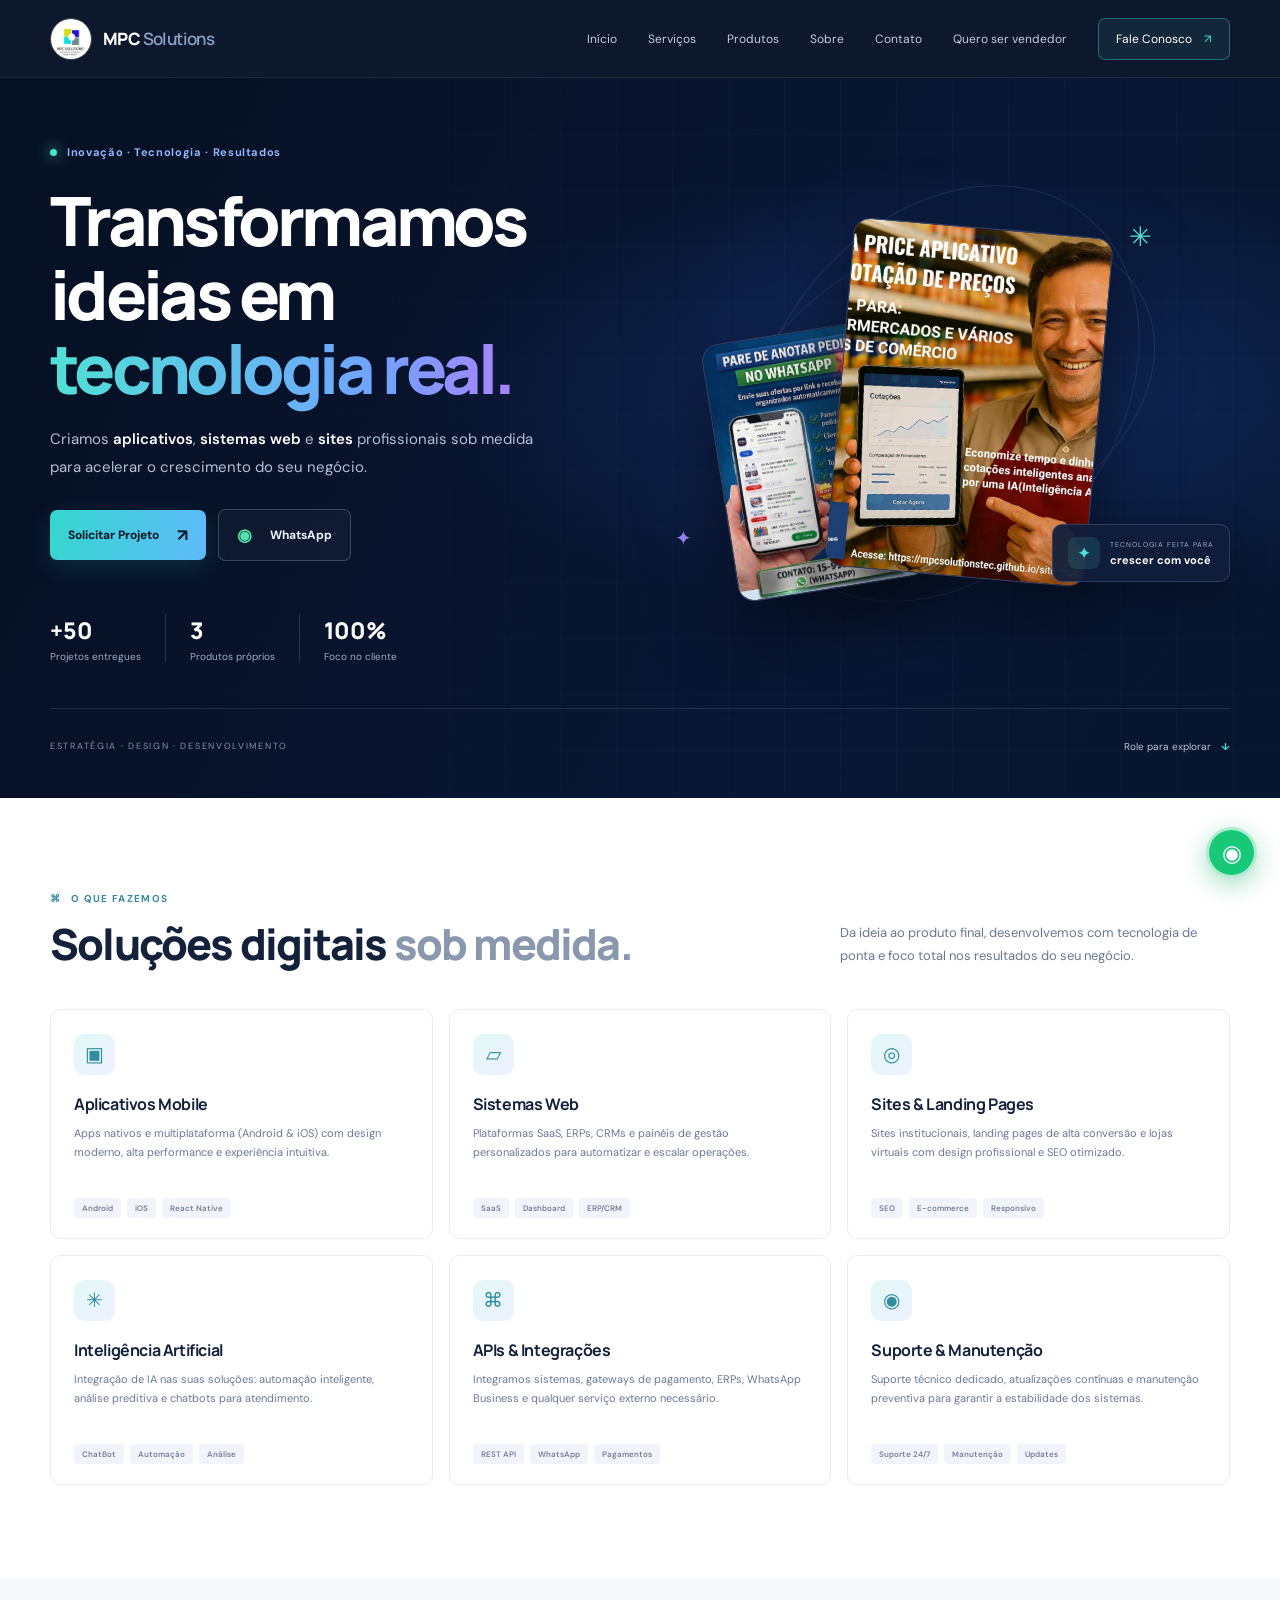
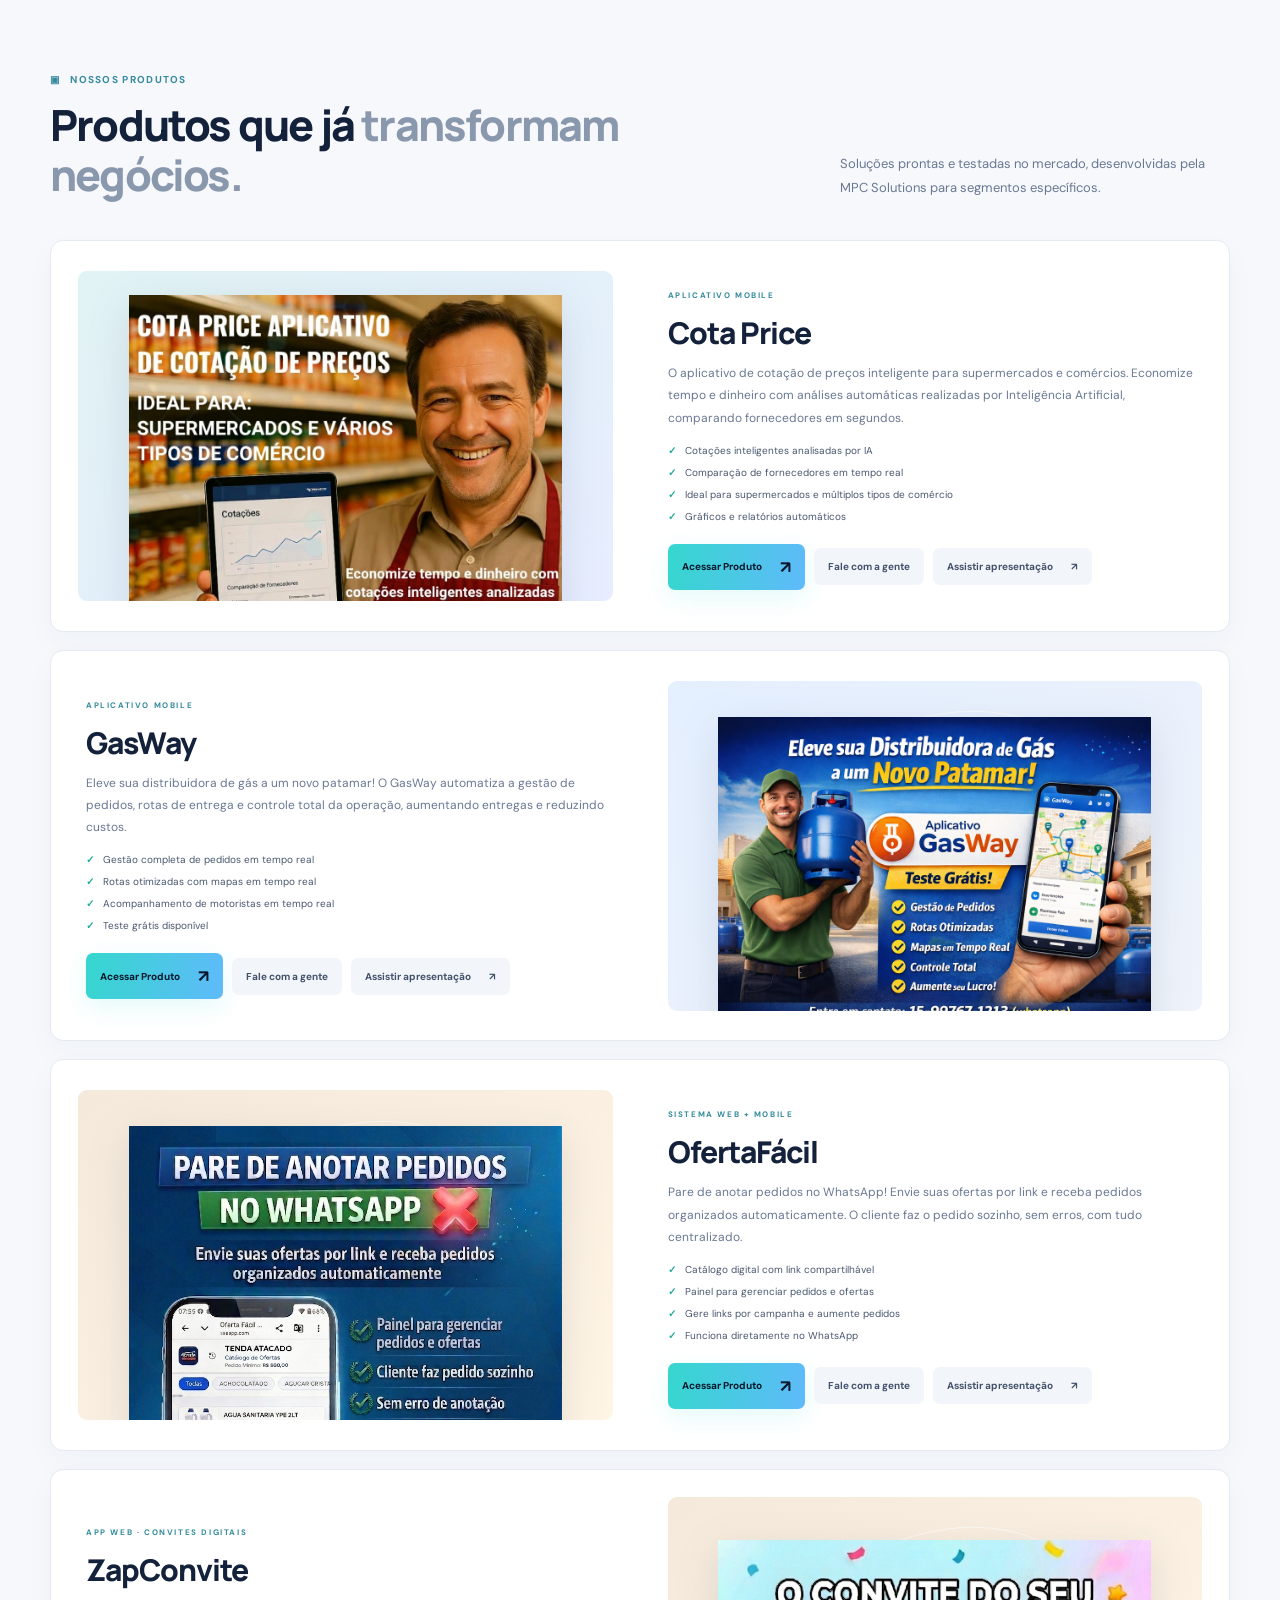
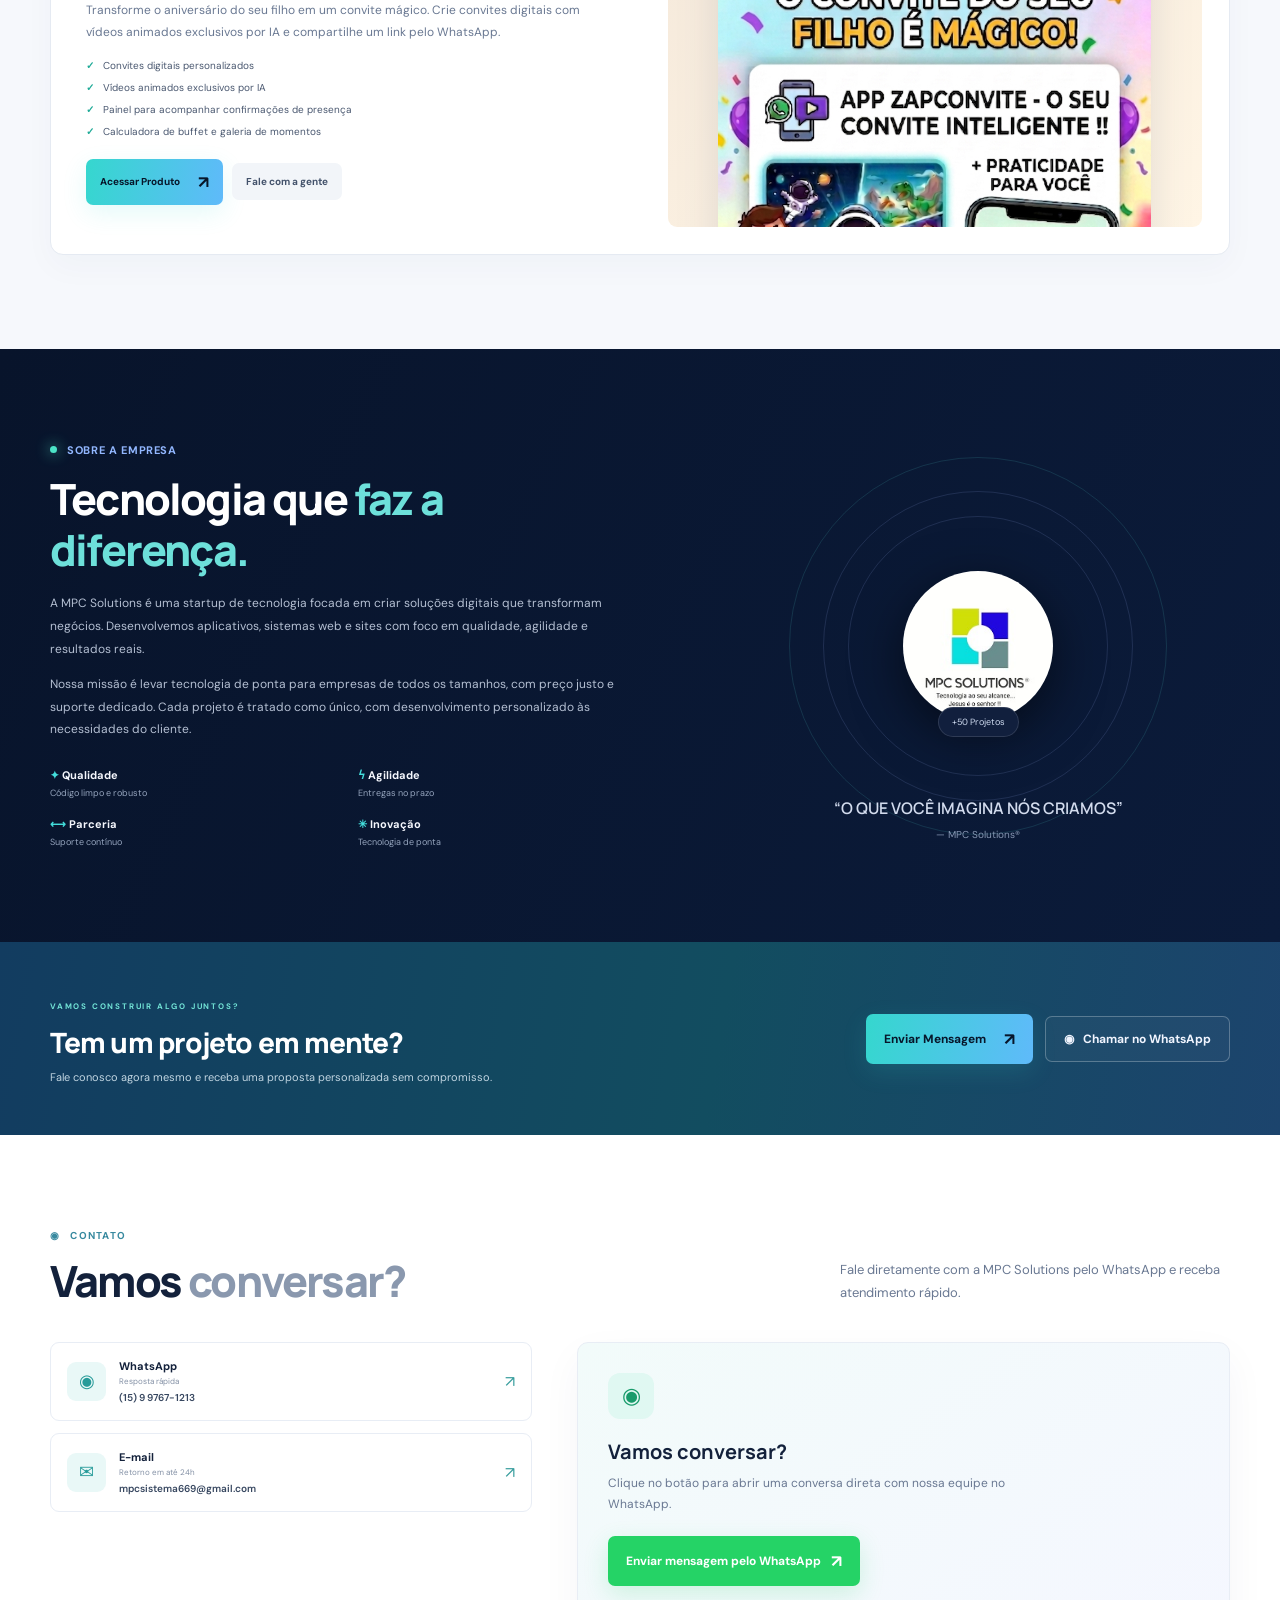
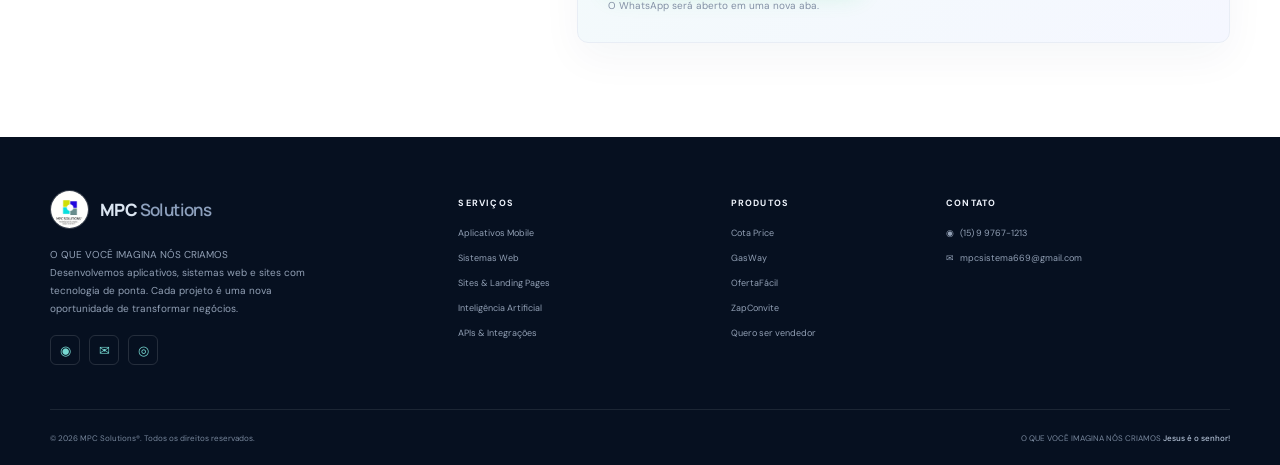
==== commit 0b3e0cb8: "Adiciona página para vendedores" ====
--- a/index.html
+++ b/index.html
@@ -18,7 +18,7 @@
     <div class="container nav-wrap">
       <a class="brand" href="#home" aria-label="MPC Solutions, início"><img src="assets/images/logo-mpc.jpg" alt=""><span>MPC <b>Solutions</b></span></a>
       <button class="menu-toggle" aria-label="Abrir menu" aria-expanded="false" aria-controls="main-nav"><span></span><span></span><span></span></button>
-      <nav class="main-nav" id="main-nav" aria-label="Navegação principal"><a href="#home">Início</a><a href="#servicos">Serviços</a><a href="#produtos">Produtos</a><a href="#sobre">Sobre</a><a href="#contato">Contato</a><a class="nav-cta" href="#contato">Fale Conosco <span>↗</span></a></nav>
+      <nav class="main-nav" id="main-nav" aria-label="Navegação principal"><a href="#home">Início</a><a href="#servicos">Serviços</a><a href="#produtos">Produtos</a><a href="#sobre">Sobre</a><a href="#contato">Contato</a><a href="quero-ser-vendedor.html">Quero ser vendedor</a><a class="nav-cta" href="#contato">Fale Conosco <span>↗</span></a></nav>
     </div>
   </header>
   <main>
@@ -44,7 +44,7 @@
     <section class="project-cta"><div class="container cta-layout"><div><span>VAMOS CONSTRUIR ALGO JUNTOS?</span><h2>Tem um projeto em mente?</h2><p>Fale conosco agora mesmo e receba uma proposta personalizada sem compromisso.</p></div><div class="cta-actions"><a class="button button-primary" href="#contato">Enviar Mensagem <span>↗</span></a><a class="button button-ghost" href="https://wa.me/5515997671213?text=Ol%C3%A1!%20Gostaria%20de%20solicitar%20um%20or%C3%A7amento." target="_blank" rel="noreferrer">◉ &nbsp; Chamar no WhatsApp</a></div></div></section>
     <section class="contact section" id="contato"><div class="container"><div class="section-heading"><div><div class="eyebrow dark-eyebrow">◉ &nbsp; CONTATO</div><h2>Vamos <span>conversar?</span></h2></div><p>Fale diretamente com a MPC Solutions pelo WhatsApp e receba atendimento rápido.</p></div><div class="contact-layout"><div class="contact-details"><a href="https://wa.me/5515997671213" target="_blank" rel="noopener noreferrer"><span class="contact-icon">◉</span><span><b>WhatsApp</b><small>Resposta rápida</small><strong>(15) 9 9767-1213</strong></span><i>↗</i></a><a href="mailto:mpcsistema669@gmail.com"><span class="contact-icon">✉</span><span><b>E-mail</b><small>Retorno em até 24h</small><strong>mpcsistema669@gmail.com</strong></span><i>↗</i></a></div><div class="contact-whatsapp-card"><span class="contact-whatsapp-icon" aria-hidden="true">◉</span><h3>Vamos conversar?</h3><p>Clique no botão para abrir uma conversa direta com nossa equipe no WhatsApp.</p><a class="button button-primary" href="https://wa.me/5515997671213?text=Ol%C3%A1%21%20Vim%20pelo%20site%20da%20MPC%20Solutions%20e%20gostaria%20de%20falar%20sobre%20um%20projeto." target="_blank" rel="noopener noreferrer">Enviar mensagem pelo WhatsApp <span>↗</span></a><small>O WhatsApp será aberto em uma nova aba.</small></div></div></div></section>
   </main>
-  <footer class="site-footer"><div class="container footer-grid"><div class="footer-about"><a class="brand footer-brand" href="#home"><img src="assets/images/logo-mpc.jpg" alt=""><span>MPC <b>Solutions</b></span></a><p>O QUE VOCÊ IMAGINA NÓS CRIAMOS<br>Desenvolvemos aplicativos, sistemas web e sites com tecnologia de ponta. Cada projeto é uma nova oportunidade de transformar negócios.</p><div class="social-links"><a aria-label="WhatsApp" href="https://wa.me/5515997671213">◉</a><a aria-label="E-mail" href="mailto:mpcsistema669@gmail.com">✉</a><a aria-label="Site" href="https://mpcsolutions.com.br/">◎</a></div></div><div><h3>SERVIÇOS</h3><a href="#servicos">Aplicativos Mobile</a><a href="#servicos">Sistemas Web</a><a href="#servicos">Sites &amp; Landing Pages</a><a href="#servicos">Inteligência Artificial</a><a href="#servicos">APIs &amp; Integrações</a></div><div><h3>PRODUTOS</h3><a href="#produtos">Cota Price</a><a href="#produtos">GasWay</a><a href="#produtos">OfertaFácil</a><a href="produtos/zapconvite.html">ZapConvite</a></div><div><h3>CONTATO</h3><a href="https://wa.me/5515997671213">◉ &nbsp; (15) 9 9767-1213</a><a href="mailto:mpcsistema669@gmail.com">✉ &nbsp; mpcsistema669@gmail.com</a></div></div><div class="container footer-bottom"><span>© <span id="year"></span> MPC Solutions®. Todos os direitos reservados.</span><span>O QUE VOCÊ IMAGINA NÓS CRIAMOS <b>Jesus é o senhor!</b></span></div></footer>
+  <footer class="site-footer"><div class="container footer-grid"><div class="footer-about"><a class="brand footer-brand" href="#home"><img src="assets/images/logo-mpc.jpg" alt=""><span>MPC <b>Solutions</b></span></a><p>O QUE VOCÊ IMAGINA NÓS CRIAMOS<br>Desenvolvemos aplicativos, sistemas web e sites com tecnologia de ponta. Cada projeto é uma nova oportunidade de transformar negócios.</p><div class="social-links"><a aria-label="WhatsApp" href="https://wa.me/5515997671213">◉</a><a aria-label="E-mail" href="mailto:mpcsistema669@gmail.com">✉</a><a aria-label="Site" href="https://mpcsolutions.com.br/">◎</a></div></div><div><h3>SERVIÇOS</h3><a href="#servicos">Aplicativos Mobile</a><a href="#servicos">Sistemas Web</a><a href="#servicos">Sites &amp; Landing Pages</a><a href="#servicos">Inteligência Artificial</a><a href="#servicos">APIs &amp; Integrações</a></div><div><h3>PRODUTOS</h3><a href="#produtos">Cota Price</a><a href="#produtos">GasWay</a><a href="#produtos">OfertaFácil</a><a href="produtos/zapconvite.html">ZapConvite</a><a href="quero-ser-vendedor.html">Quero ser vendedor</a></div><div><h3>CONTATO</h3><a href="https://wa.me/5515997671213">◉ &nbsp; (15) 9 9767-1213</a><a href="mailto:mpcsistema669@gmail.com">✉ &nbsp; mpcsistema669@gmail.com</a></div></div><div class="container footer-bottom"><span>© <span id="year"></span> MPC Solutions®. Todos os direitos reservados.</span><span>O QUE VOCÊ IMAGINA NÓS CRIAMOS <b>Jesus é o senhor!</b></span></div></footer>
   <a class="floating-whatsapp" href="https://wa.me/5515997671213?text=Ol%C3%A1!%20Vim%20pelo%20site%20e%20gostaria%20de%20mais%20informa%C3%A7%C3%B5es." target="_blank" rel="noreferrer" aria-label="Falar no WhatsApp">◉</a>
   <script src="script.js"></script>
 </body>
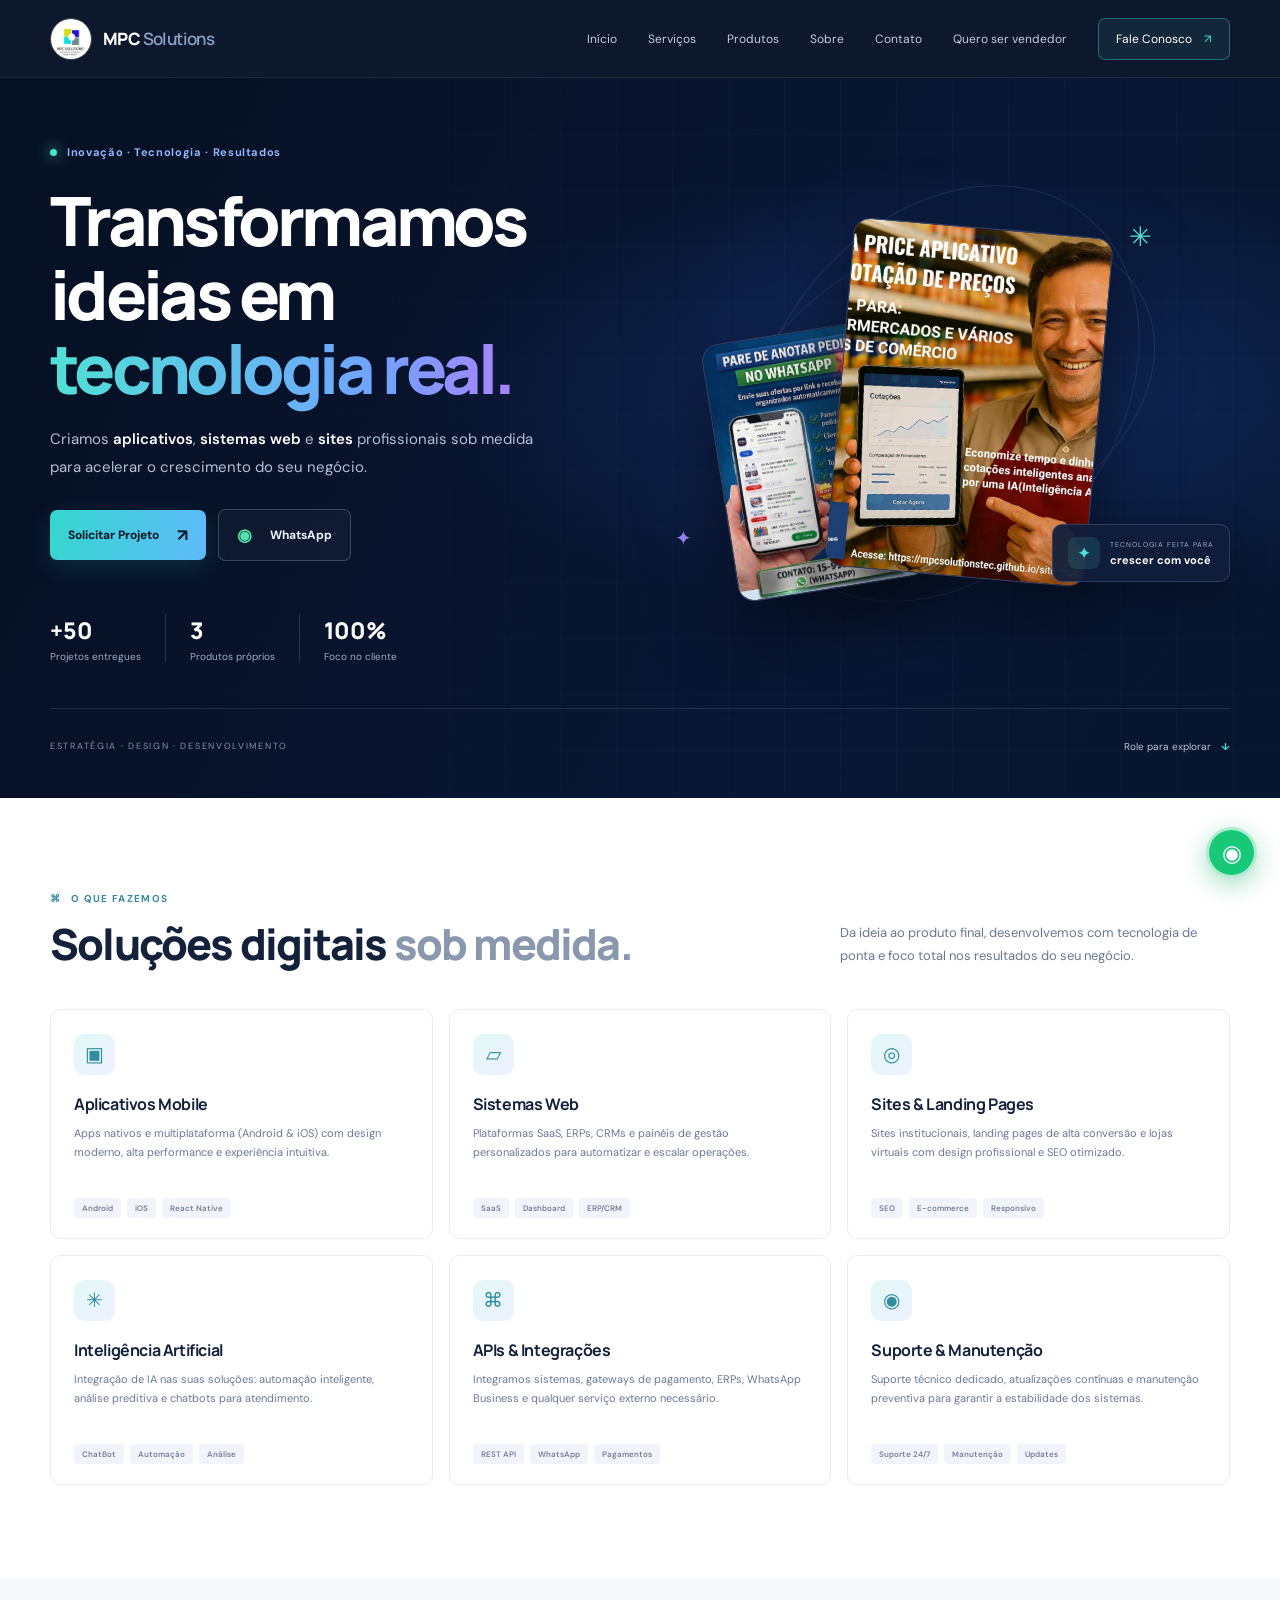
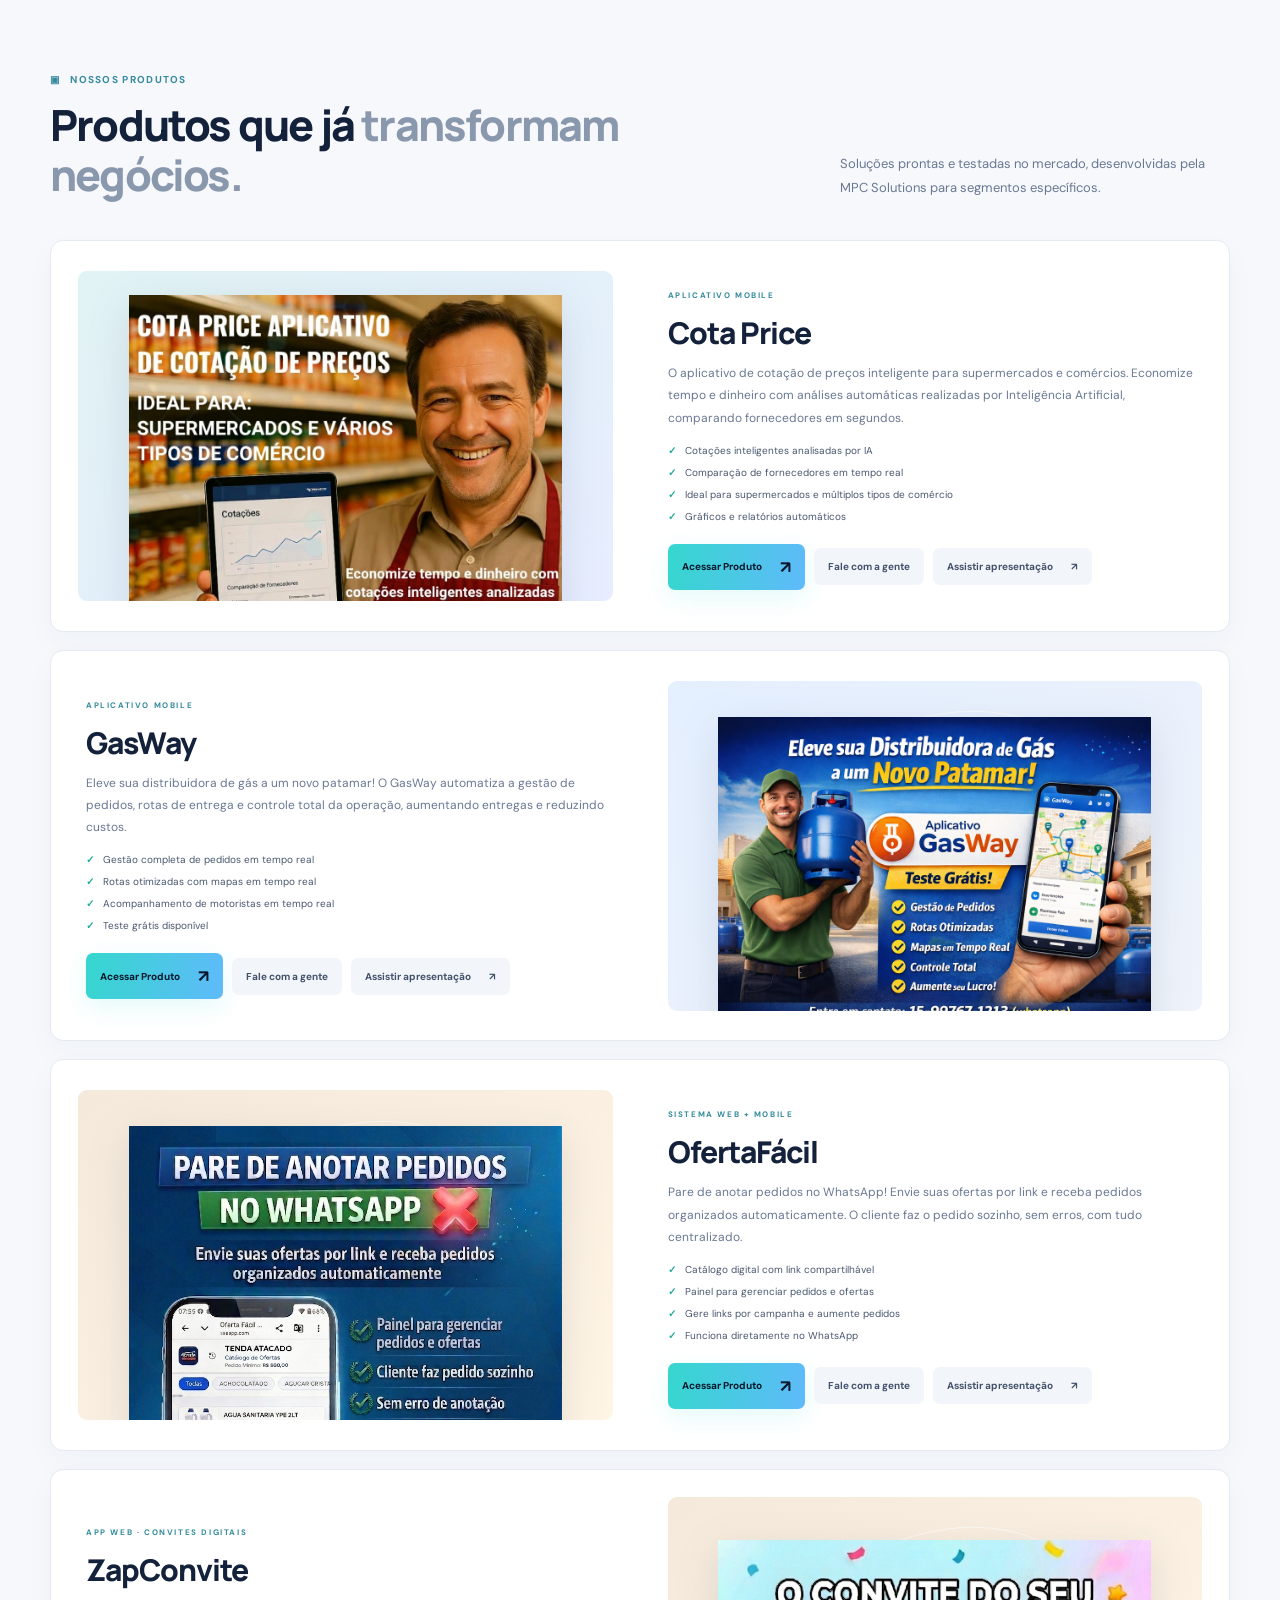
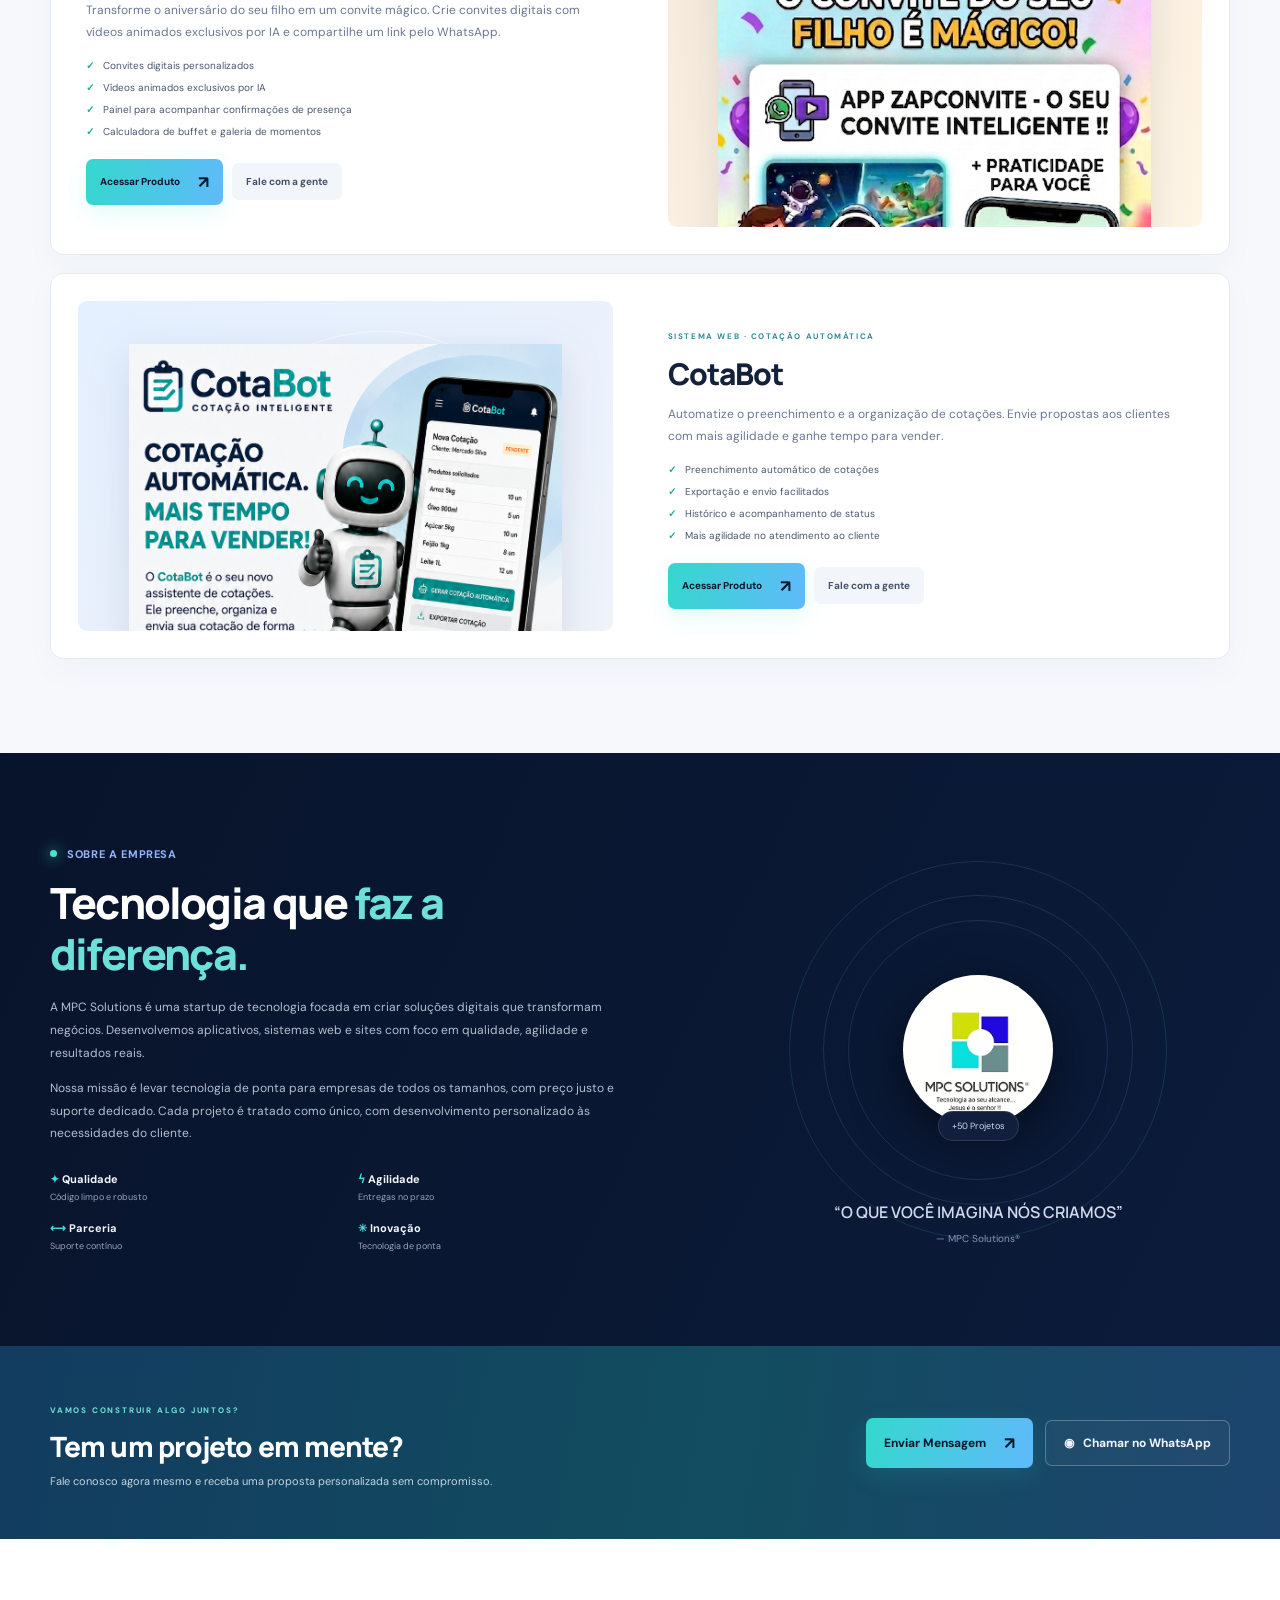
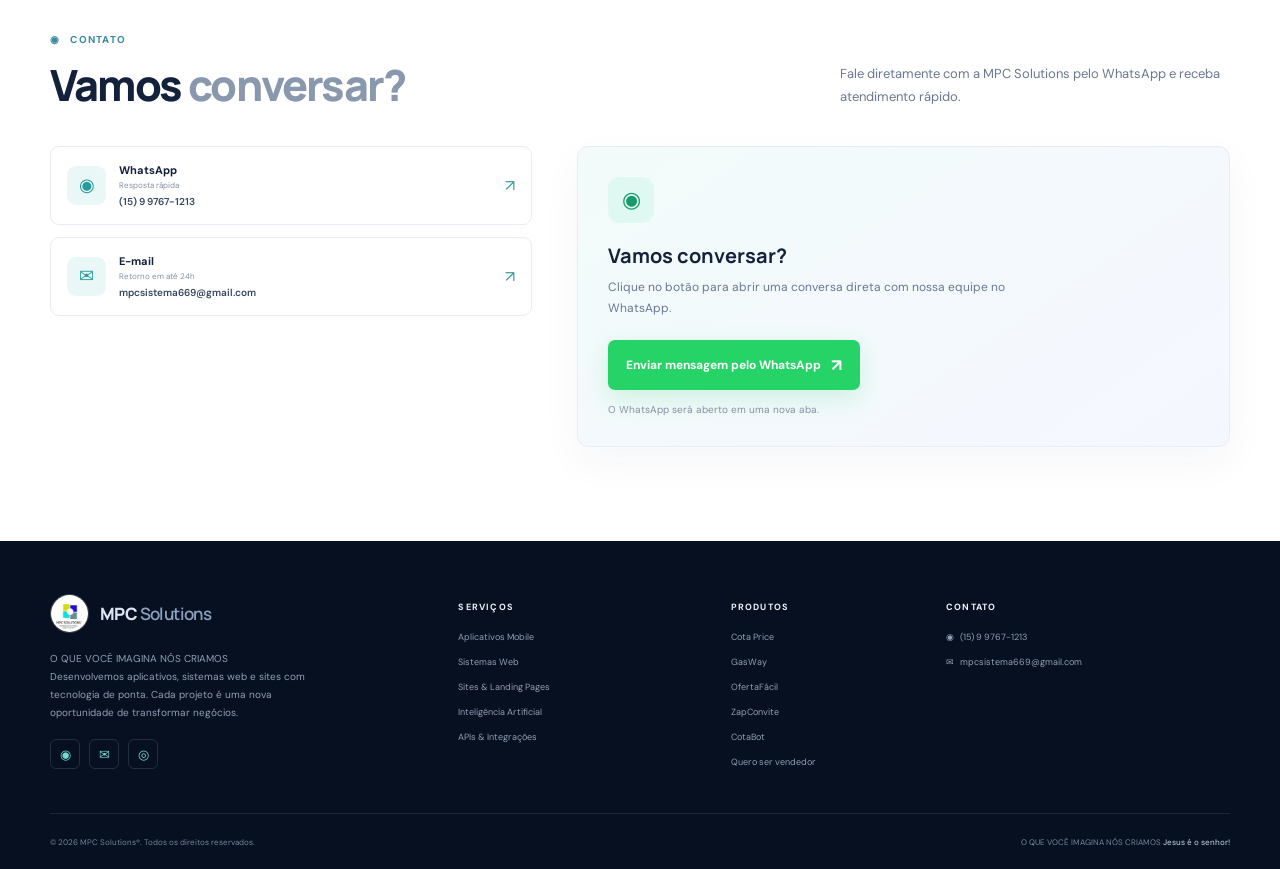
==== commit ed7151f1: "Adiciona página do CotaBot" ====
--- a/index.html
+++ b/index.html
@@ -39,12 +39,13 @@
       <article class="product-card product-reverse"><div class="product-visual visual-gas"><img src="assets/images/gasway.png" alt="GasWay - Aplicativo para Distribuidoras de Gás"></div><div class="product-copy"><span class="product-type">APLICATIVO MOBILE</span><h3>GasWay</h3><p>Eleve sua distribuidora de gás a um novo patamar! O GasWay automatiza a gestão de pedidos, rotas de entrega e controle total da operação, aumentando entregas e reduzindo custos.</p><ul><li>Gestão completa de pedidos em tempo real</li><li>Rotas otimizadas com mapas em tempo real</li><li>Acompanhamento de motoristas em tempo real</li><li>Teste grátis disponível</li></ul><div class="product-actions"><a class="button button-primary" href="produtos/gasway.html">Acessar Produto <span>↗</span></a><a class="button button-light" href="https://wa.me/5515997671213?text=Ol%C3%A1!%20Tenho%20interesse%20no%20GasWay." target="_blank" rel="noreferrer">Fale com a gente</a><a class="button button-light" href="https://youtu.be/7BEavhGPRz8" target="_blank" rel="noopener noreferrer">Assistir apresentação <span>↗</span></a></div></div></article>
       <article class="product-card"><div class="product-visual visual-oferta"><img src="assets/images/ofertafacil.png" alt="OfertaFácil - Gestão de Pedidos via WhatsApp"></div><div class="product-copy"><span class="product-type">SISTEMA WEB + MOBILE</span><h3>OfertaFácil</h3><p>Pare de anotar pedidos no WhatsApp! Envie suas ofertas por link e receba pedidos organizados automaticamente. O cliente faz o pedido sozinho, sem erros, com tudo centralizado.</p><ul><li>Catálogo digital com link compartilhável</li><li>Painel para gerenciar pedidos e ofertas</li><li>Gere links por campanha e aumente pedidos</li><li>Funciona diretamente no WhatsApp</li></ul><div class="product-actions"><a class="button button-primary" href="produtos/oferta-facil.html">Acessar Produto <span>↗</span></a><a class="button button-light" href="https://wa.me/5515997671213?text=Quero%20saber%20mais%20sobre%20o%20OfertaF%C3%A1cil." target="_blank" rel="noreferrer">Fale com a gente</a><a class="button button-light" href="https://youtu.be/jC60PhKycRU" target="_blank" rel="noopener noreferrer">Assistir apresentação <span>↗</span></a></div></div></article>
       <article class="product-card product-reverse"><div class="product-visual visual-oferta"><img src="assets/images/zapconvite.png" alt="ZapConvite — convite digital infantil com vídeos animados e confirmação de presença"></div><div class="product-copy"><span class="product-type">APP WEB · CONVITES DIGITAIS</span><h3>ZapConvite</h3><p>Transforme o aniversário do seu filho em um convite mágico. Crie convites digitais com vídeos animados exclusivos por IA e compartilhe um link pelo WhatsApp.</p><ul><li>Convites digitais personalizados</li><li>Vídeos animados exclusivos por IA</li><li>Painel para acompanhar confirmações de presença</li><li>Calculadora de buffet e galeria de momentos</li></ul><div class="product-actions"><a class="button button-primary" href="produtos/zapconvite.html">Acessar Produto <span>↗</span></a><a class="button button-light" href="https://wa.me/5515997671213?text=Ol%C3%A1%21%20Tenho%20interesse%20no%20ZapConvite." target="_blank" rel="noopener noreferrer">Fale com a gente</a></div></div></article>
+      <article class="product-card"><div class="product-visual visual-gas"><img src="assets/images/cotabot.png" alt="CotaBot, assistente inteligente para preencher e organizar cotações"></div><div class="product-copy"><span class="product-type">SISTEMA WEB · COTAÇÃO AUTOMÁTICA</span><h3>CotaBot</h3><p>Automatize o preenchimento e a organização de cotações. Envie propostas aos clientes com mais agilidade e ganhe tempo para vender.</p><ul><li>Preenchimento automático de cotações</li><li>Exportação e envio facilitados</li><li>Histórico e acompanhamento de status</li><li>Mais agilidade no atendimento ao cliente</li></ul><div class="product-actions"><a class="button button-primary" href="produtos/cotabot.html">Acessar Produto <span>↗</span></a><a class="button button-light" href="https://wa.me/5515997671213?text=Ol%C3%A1%21%20Quero%20mais%20informa%C3%A7%C3%B5es%20sobre%20o%20CotaBot." target="_blank" rel="noopener noreferrer">Fale com a gente</a></div></div></article>
     </div></section>
     <section class="about section" id="sobre"><div class="container about-layout"><div class="about-copy"><div class="eyebrow"><span class="status-dot"></span> SOBRE A EMPRESA</div><h2>Tecnologia que <span>faz a diferença.</span></h2><p>A MPC Solutions é uma startup de tecnologia focada em criar soluções digitais que transformam negócios. Desenvolvemos aplicativos, sistemas web e sites com foco em qualidade, agilidade e resultados reais.</p><p>Nossa missão é levar tecnologia de ponta para empresas de todos os tamanhos, com preço justo e suporte dedicado. Cada projeto é tratado como único, com desenvolvimento personalizado às necessidades do cliente.</p><div class="values-grid"><div><b>✦ Qualidade</b><span>Código limpo e robusto</span></div><div><b>ϟ Agilidade</b><span>Entregas no prazo</span></div><div><b>⟷ Parceria</b><span>Suporte contínuo</span></div><div><b>✳ Inovação</b><span>Tecnologia de ponta</span></div></div></div><div class="about-visual"><div class="about-ring"></div><div class="about-logo"><img src="assets/images/logo-mpc.jpg" alt="MPC Solutions – Logotipo"><span>+50 Projetos</span></div><blockquote>“O QUE VOCÊ IMAGINA NÓS CRIAMOS”<cite>— MPC Solutions®</cite></blockquote></div></div></section>
     <section class="project-cta"><div class="container cta-layout"><div><span>VAMOS CONSTRUIR ALGO JUNTOS?</span><h2>Tem um projeto em mente?</h2><p>Fale conosco agora mesmo e receba uma proposta personalizada sem compromisso.</p></div><div class="cta-actions"><a class="button button-primary" href="#contato">Enviar Mensagem <span>↗</span></a><a class="button button-ghost" href="https://wa.me/5515997671213?text=Ol%C3%A1!%20Gostaria%20de%20solicitar%20um%20or%C3%A7amento." target="_blank" rel="noreferrer">◉ &nbsp; Chamar no WhatsApp</a></div></div></section>
     <section class="contact section" id="contato"><div class="container"><div class="section-heading"><div><div class="eyebrow dark-eyebrow">◉ &nbsp; CONTATO</div><h2>Vamos <span>conversar?</span></h2></div><p>Fale diretamente com a MPC Solutions pelo WhatsApp e receba atendimento rápido.</p></div><div class="contact-layout"><div class="contact-details"><a href="https://wa.me/5515997671213" target="_blank" rel="noopener noreferrer"><span class="contact-icon">◉</span><span><b>WhatsApp</b><small>Resposta rápida</small><strong>(15) 9 9767-1213</strong></span><i>↗</i></a><a href="mailto:mpcsistema669@gmail.com"><span class="contact-icon">✉</span><span><b>E-mail</b><small>Retorno em até 24h</small><strong>mpcsistema669@gmail.com</strong></span><i>↗</i></a></div><div class="contact-whatsapp-card"><span class="contact-whatsapp-icon" aria-hidden="true">◉</span><h3>Vamos conversar?</h3><p>Clique no botão para abrir uma conversa direta com nossa equipe no WhatsApp.</p><a class="button button-primary" href="https://wa.me/5515997671213?text=Ol%C3%A1%21%20Vim%20pelo%20site%20da%20MPC%20Solutions%20e%20gostaria%20de%20falar%20sobre%20um%20projeto." target="_blank" rel="noopener noreferrer">Enviar mensagem pelo WhatsApp <span>↗</span></a><small>O WhatsApp será aberto em uma nova aba.</small></div></div></div></section>
   </main>
-  <footer class="site-footer"><div class="container footer-grid"><div class="footer-about"><a class="brand footer-brand" href="#home"><img src="assets/images/logo-mpc.jpg" alt=""><span>MPC <b>Solutions</b></span></a><p>O QUE VOCÊ IMAGINA NÓS CRIAMOS<br>Desenvolvemos aplicativos, sistemas web e sites com tecnologia de ponta. Cada projeto é uma nova oportunidade de transformar negócios.</p><div class="social-links"><a aria-label="WhatsApp" href="https://wa.me/5515997671213">◉</a><a aria-label="E-mail" href="mailto:mpcsistema669@gmail.com">✉</a><a aria-label="Site" href="https://mpcsolutions.com.br/">◎</a></div></div><div><h3>SERVIÇOS</h3><a href="#servicos">Aplicativos Mobile</a><a href="#servicos">Sistemas Web</a><a href="#servicos">Sites &amp; Landing Pages</a><a href="#servicos">Inteligência Artificial</a><a href="#servicos">APIs &amp; Integrações</a></div><div><h3>PRODUTOS</h3><a href="#produtos">Cota Price</a><a href="#produtos">GasWay</a><a href="#produtos">OfertaFácil</a><a href="produtos/zapconvite.html">ZapConvite</a><a href="quero-ser-vendedor.html">Quero ser vendedor</a></div><div><h3>CONTATO</h3><a href="https://wa.me/5515997671213">◉ &nbsp; (15) 9 9767-1213</a><a href="mailto:mpcsistema669@gmail.com">✉ &nbsp; mpcsistema669@gmail.com</a></div></div><div class="container footer-bottom"><span>© <span id="year"></span> MPC Solutions®. Todos os direitos reservados.</span><span>O QUE VOCÊ IMAGINA NÓS CRIAMOS <b>Jesus é o senhor!</b></span></div></footer>
+  <footer class="site-footer"><div class="container footer-grid"><div class="footer-about"><a class="brand footer-brand" href="#home"><img src="assets/images/logo-mpc.jpg" alt=""><span>MPC <b>Solutions</b></span></a><p>O QUE VOCÊ IMAGINA NÓS CRIAMOS<br>Desenvolvemos aplicativos, sistemas web e sites com tecnologia de ponta. Cada projeto é uma nova oportunidade de transformar negócios.</p><div class="social-links"><a aria-label="WhatsApp" href="https://wa.me/5515997671213">◉</a><a aria-label="E-mail" href="mailto:mpcsistema669@gmail.com">✉</a><a aria-label="Site" href="https://mpcsolutions.com.br/">◎</a></div></div><div><h3>SERVIÇOS</h3><a href="#servicos">Aplicativos Mobile</a><a href="#servicos">Sistemas Web</a><a href="#servicos">Sites &amp; Landing Pages</a><a href="#servicos">Inteligência Artificial</a><a href="#servicos">APIs &amp; Integrações</a></div><div><h3>PRODUTOS</h3><a href="#produtos">Cota Price</a><a href="#produtos">GasWay</a><a href="#produtos">OfertaFácil</a><a href="produtos/zapconvite.html">ZapConvite</a><a href="produtos/cotabot.html">CotaBot</a><a href="quero-ser-vendedor.html">Quero ser vendedor</a></div><div><h3>CONTATO</h3><a href="https://wa.me/5515997671213">◉ &nbsp; (15) 9 9767-1213</a><a href="mailto:mpcsistema669@gmail.com">✉ &nbsp; mpcsistema669@gmail.com</a></div></div><div class="container footer-bottom"><span>© <span id="year"></span> MPC Solutions®. Todos os direitos reservados.</span><span>O QUE VOCÊ IMAGINA NÓS CRIAMOS <b>Jesus é o senhor!</b></span></div></footer>
   <a class="floating-whatsapp" href="https://wa.me/5515997671213?text=Ol%C3%A1!%20Vim%20pelo%20site%20e%20gostaria%20de%20mais%20informa%C3%A7%C3%B5es." target="_blank" rel="noreferrer" aria-label="Falar no WhatsApp">◉</a>
   <script src="script.js"></script>
 </body>
